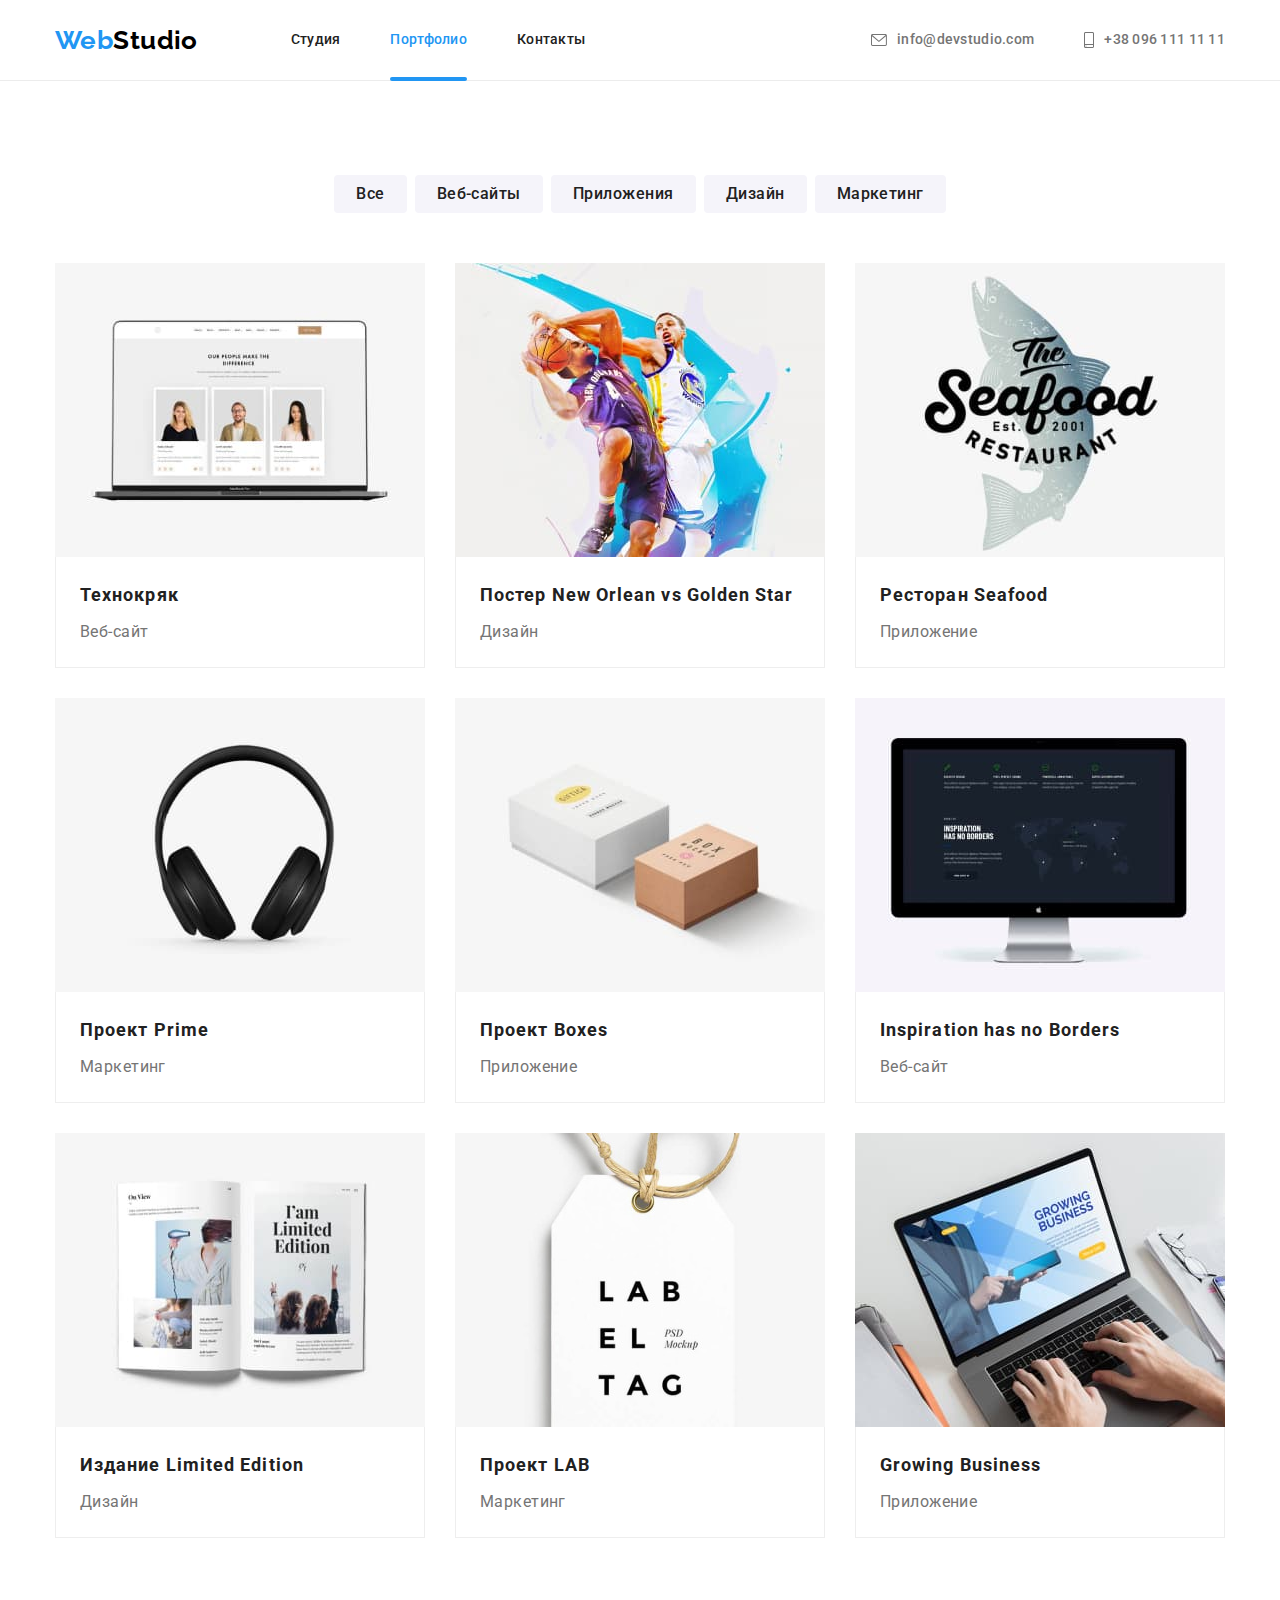
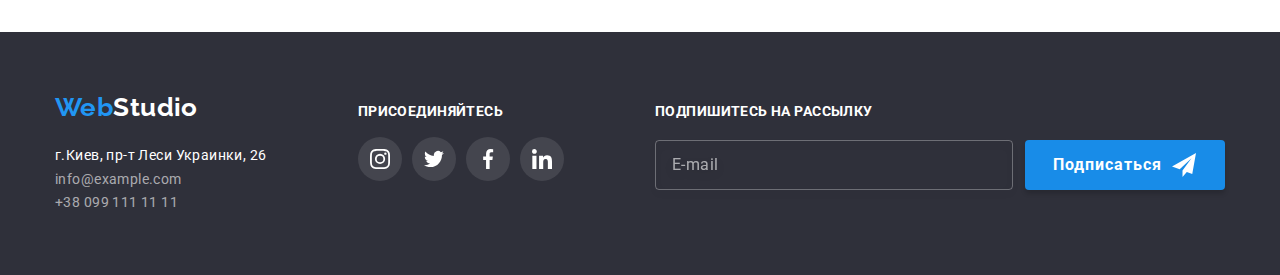
==== portfolio.html @ 729898dd "Исправления" ====
<!DOCTYPE html>
<html lang="ru">

<head>
    <meta charset="UTF-8">
    <meta http-equiv="X-UA-Compatible" content="IE=edge">
    <meta name="viewport" content="width=device-width, initial-scale=1.0">
    <title>Portfolio</title>
    <link href="https://fonts.googleapis.com/css2?family=Raleway:wght@700&family=Roboto:wght@400;500;700;900&display=swap"
        rel="stylesheet">
        <link rel="stylesheet" href="https://cdnjs.cloudflare.com/ajax/libs/modern-normalize/1.1.0/modern-normalize.min.css">
    <link rel="stylesheet" href="./css/styles.css">
</head>

<body>
    <!--Шапка сайта-->
    <header class="box">
        <div class="container nav-box">
            <nav class=" main-nav">
                <a href="./index.html" class="logo">Web<span class="logo-top">Studio</span></a>
                <!--Меню навигации-->
                <ul class="site-nav nolist">
                    <li class="item"><a href="./index.html" class="link">Студия</a></li>
                    <li class="item"><a href="./portfolio.html" class="link current">Портфолио</a></li>
                    <li class="item"><a href="" class="link">Контакты</a></li>
                </ul>
            </nav>
            <ul class="contacts-nav nolist">
                <li class="item"><a class="link" href="mailto:info@devstudio.com"><svg class="top-icon" width="16px"
                            height="12px">
                            <use href="./images/symbol-defs.svg#icon-mail"></use>
                        </svg>info@devstudio.com</a></li>
                <li class="item"><a class="link" href="tel:+380961111111"><svg class="top-icon" width="10px" height="16px">
                            <use href="./images/symbol-defs.svg#icon-smartphone"></use>
                        </svg>+38 096 111 11 11</a></li>
            </ul>
        </div>
    </header>
    <main>
<section class="portfolio section">
    <div class="container">
<ul class="filters nolist">
<li class="push"><button type="button" class="button secondary">Все</button></li>
<li class="push"><button type="button" class="button secondary">Веб-сайты</button></li>
<li class="push"><button type="button" class="button secondary">Приложения</button></li>
<li class="push"><button type="button" class="button secondary">Дизайн</button></li>
<li class="push"><button type="button" class="button secondary">Маркетинг</button></li>
</ul>
<!--Портфолио-->
<h1 hidden class="portfolio-title">Portfolio</h1>
    <ul class="portfolio-list nolist">
<li class="flex-element">
    <a class="portfolio-link" href="" target="_blank" rel="noopener noreferrer">
        <div class="portfolio-thumb"><img class="image" src="./images/portim-1.jpg"
        alt="Ноутбук крупным планом на мониторе отображается сайт с фото троих людей" width="370" height="294">
        <div class="portfolio-overlay"><p class="portfolio-info">Технокряк это современная площадка распространения коронавируса. Компании используют эту платформу для цифрового
        шпионажа и атак на защищённые сервера конкурентов.</p></div>
        </div>
    <div class="portfolio-text">
        <h2 class="portfolio-item">Технокряк</h2>
        <p class="desc">Веб-сайт</p>
    </div></a>
</li>
<li class="flex-element">
    <a class="portfolio-link" href="" target="_blank" rel="noopener noreferrer"><div class="portfolio-thumb"><img class="image" src="./images/portim-2.jpg" alt="Два баскетболиста в фиолетовой и белой форму ведут борьбу за мяч"
        width="370" height="294"><div class="portfolio-overlay"><p class="portfolio-info">Технокряк это современная площадка распространения коронавируса. Компании используют эту платформу для цифрового
        шпионажа и атак на защищённые сервера конкурентов.</p></div></div>
    <div class="portfolio-text">
        <h2 class="portfolio-item">Постер New Orlean vs Golden Star</h2>
        <p class="desc">Дизайн</p>
    </div></a>
</li>
<li class="flex-element">
    <a class="portfolio-link" href="" target="_blank" rel="noopener noreferrer"><div class="portfolio-thumb"><img class="image" src="./images/portim-3.jpg" alt="Название ресторана на фоне морской рыбы " width="370" height="294"><div class="portfolio-overlay"><p class="portfolio-info">Технокряк это современная площадка распространения коронавируса. Компании используют эту платформу для цифрового
        шпионажа и атак на защищённые сервера конкурентов.</p></div></div>
    <div class="portfolio-text">
        <h2 class="portfolio-item">Ресторан Seafood</h2>
        <p class="desc">Приложение</p>
    </div></a>
</li>
<li class="flex-element">
    <a class="portfolio-link" href="" target="_blank" rel="noopener noreferrer"><div class="portfolio-thumb"><img class="image" src="./images/portim-4.jpg" alt="Черные наушники крупным планом" width="370" height="294"><div class="portfolio-overlay"><p class="portfolio-info">Технокряк это современная площадка распространения коронавируса. Компании используют эту платформу для цифрового
        шпионажа и атак на защищённые сервера конкурентов.</p></div></div>
    <div class="portfolio-text">
        <h2 class="portfolio-item">Проект Prime</h2>
        <p class="desc">Маркетинг</p>
    </div></a>
</li>
<li class="flex-element">
    <a class="portfolio-link" href="" target="_blank" rel="noopener noreferrer"><div class="portfolio-thumb"><img class="image" src="./images/portim-5.jpg" alt="Две коробки белая больше коричневая меньше" width="370"
        height="294"><div class="portfolio-overlay"><p class="portfolio-info">Технокряк это современная площадка распространения коронавируса. Компании используют эту платформу для цифрового
        шпионажа и атак на защищённые сервера конкурентов.</p></div></div>
    <div class="portfolio-text">
        <h2 class="portfolio-item">Проект Boxes</h2>
        <p class="desc">Приложение</p>
    </div></a>
</li>
<li class="flex-element">
    <a class="portfolio-link" href="" target="_blank" rel="noopener noreferrer"><div class="portfolio-thumb"><img class="image" src="./images/portim-6.jpg" alt="Монитор Apple крупным планом с открытым веб-сайтом" width="370"
        height="294"><div class="portfolio-overlay"><p class="portfolio-info">Технокряк это современная площадка распространения коронавируса. Компании используют эту платформу для цифрового
        шпионажа и атак на защищённые сервера конкурентов.</p></div></div>
    <div class="portfolio-text">
        <h2 class="portfolio-item">Inspiration has no Borders</h2>
        <p class="desc">Веб-сайт</p>
    </div></a>
</li>
<li class="flex-element">
   <a class="portfolio-link" href="" target="_blank" rel="noopener noreferrer"><div class="portfolio-thumb"><img class="image" src="./images/portim-7.jpg" alt="Развернутая книга с фотографиями" width="370" height="294"><div class="portfolio-overlay"><p class="portfolio-info">Технокряк это современная площадка распространения коронавируса. Компании используют эту платформу для цифрового
        шпионажа и атак на защищённые сервера конкурентов.</p></div></div>
<div class="portfolio-text">
    <h2 class="portfolio-item">Издание Limited Edition</h2>
    <p class="desc">Дизайн</p>
</div></a>
</li>
<li class="flex-element">
    <a class="portfolio-link" href="" target="_blank" rel="noopener noreferrer"><div class="portfolio-thumb"><img class="image" src="./images/portim-8.jpg" alt="Бирка с надписью Labelteg крупным планом" width="370" height="294"><div class="portfolio-overlay"><p class="portfolio-info">Технокряк это современная площадка распространения коронавируса. Компании используют эту платформу для цифрового
        шпионажа и атак на защищённые сервера конкурентов.</p></div></div>
    <div class="portfolio-text">
        <h2 class="portfolio-item">Проект LAB</h2>
        <p class="desc">Маркетинг</p>
    </div></a>
</li>
<li class="flex-element">
    <a class="portfolio-link" href="" target="_blank" rel="noopener noreferrer"><div class="portfolio-thumb"><img class="image" src="./images/portim-9.jpg" alt="Программист работает за ноутбуком" width="370" height="294"><div class="portfolio-overlay"><p class="portfolio-info">Технокряк это современная площадка распространения коронавируса. Компании используют эту платформу для цифрового
        шпионажа и атак на защищённые сервера конкурентов.</p></div></div>
    <div class="portfolio-text">
        <h2 class="portfolio-item">Growing Business</h2>
        <p class="desc">Приложение</p>
    </div>
</a>
</li>
    </ul>
    </div>
</section>
    </main>
<!--Подвал-->
    <footer class="bottom">
        <div class="container bottom-flex">
            <div class="bottom-content">
                <a href="./index.html" class="logo">Web<span class="logo-bottom">Studio</span></a>
                <address class="bottom-addr">
                    <ul class="contacts-bottom nolist">
                        <li>
                            <a class="address-item" href="" target="_blank" rel="noopener noreferrer">г.Киев, пр-т Леси
                                Украинки, 26</a>
                        </li>
                        <li>
                            <a href="mailto:info@example.com" class="contacts-item">info@example.com</a>
                        </li>
                        <li>
                            <a href="tel:+380961111111" class="contacts-item">+38 099 111 11 11</a>
                        </li>
                    </ul>
                </address>
            </div>
            <div class="bottom-socials">
                <h2 class="bottom-socials-title">Присоединяйтесь</h2>
                <ul class="bottom-links nolist">
                    <li class="bottom-social-item"><a class="bottom-social-link" aria-label="Инстаграм"><svg
                                class="bottom-link-icon" width="20px" height="20px">
                                <use href="./images/symbol-defs.svg#icon-instagram"></use>
                            </svg></a></li>
                    <li class="bottom-social-item"><a class="bottom-social-link" aria-label="Твиттер"><svg
                                class="bottom-link-icon" width="20px" height="20px">
                                <use href="./images/symbol-defs.svg#icon-twitter"></use>
                            </svg></a></li>
                    <li class="bottom-social-item"><a class="bottom-social-link" aria-label="Фейсбук"><svg
                                class="bottom-link-icon" width="20px" height="20px">
                                <use href="./images/symbol-defs.svg#icon-facebook"></use>
                            </svg></a></li>
                    <li class="bottom-social-item"><a class="bottom-social-link" aria-label="Линкидин"><svg
                                class="bottom-link-icon" width="20px" height="20px">
                                <use href="./images/symbol-defs.svg#icon-linkedin"></use>
                            </svg></a></li>
                </ul>
    
            </div>
            <div class="bottom-send">
                <p class="bottom-send-title">Подпишитесь на рассылку</p>
                <form class="bottom-form">                    
                    <input class="bottom-form-input" type="email" name="mail" placeholder="E-mail" />
                    <button type="submit" class="bottom-send-button">Подписаться
                        <svg class="bottom-send-icon" width="24px" height="24px">
                            <use href="./images/symbol-defs.svg#icon-send"></use>
                        </svg></button>
                </form>
            </div>
        </div>
    </footer>
    </body>
    
    </html>
---- css/styles.css ----
:root {
  /*Текст*/
  --primary-text-color: #757575;
  --title-text-color: #212121;
  --accent-title-color: #ffffff;
  --accent-text-color: #2196f3;
  --accent-one-color: #000000;
  --accent-two-color: rgba(255, 255, 255, 0.6);
  --box-color: #ececec;
  --portfolio-box-color: #eeeeee;
  /*Фон*/
  --primary-bacground: #ffffff;
  --accent-bacground: #2f303a;
  --accent-two-background: #f5f4fa;
  --button-background: #188ce8;
}

body {
  background-color: var(--primary-bacground);
  color: var(--primary-text-color);
  font-family: Roboto, sans-serif;
  letter-spacing: 0.03em;
  font-size: 14px;
  line-height: 1.71;
}
ul {
  margin: 0;
  padding: 0;
}
p,
h1,
h2,
h3,
h4,
h5,
h6 {
  margin-top: 0;
  margin-bottom: 0;
}
.nolist {
  list-style: none;
}

/*Логотип*/
.logo-top {
  color: var(--accent-one-color);
}
.logo-bottom {
  color: var(--accent-title-color);
}
.logo {
  color: var(--accent-text-color);
  font-family: Raleway, sans-serif;
  font-weight: 700;
  font-size: 26px;
  line-height: 1.19;
  text-decoration: none;
}
.image {
  display: block;
  max-width: 100%;
  height: auto;
}
.container {
  width: 1200px;
  margin-left: auto;
  margin-right: auto;
  padding-left: 15px;
  padding-right: 15px;
}
.section {
  padding-top: 94px;
  padding-bottom: 94px;
}
/*Шапка*/
.box {
  border-bottom-width: 1px;
  border-bottom-style: solid;
  border-bottom-color: var(--box-color);
}
.nav-box {
  display: flex;
  align-items: center;
}
.main-nav {
  display: flex;
  align-items: center;
}

.site-nav {
  display: flex;
  margin-left: 93px;
}

.site-nav .link {
  position: relative;

  display: block;
  padding-top: 32px;
  padding-bottom: 32px;

  color: var(--title-text-color);
  font-weight: 500;
  font-size: 14px;
  line-height: 1.14;
  letter-spacing: 0.02em;
  text-decoration: none;

  transition: color 250ms cubic-bezier(0.4, 0, 0.2, 1);
}

.site-nav .link:hover,
.site-nav .link:focus {
  color: var(--accent-text-color);
}
.site-nav .link.current {
  color: var(--accent-text-color);
}
.current::after {
  position: absolute;
  bottom: -1%;

  display: block;

  width: 100%;
  height: 4px;
  background-color: var(--accent-text-color);
  border-radius: 2px;
  content: "";
}
.site-nav .item:not(:last-child) {
  margin-right: 50px;
}
.contacts-nav {
  display: flex;
  margin-left: auto;
}
.contacts-nav .link {
  display: flex;
  align-items: center;

  padding-top: 32px;
  padding-bottom: 32px;

  color: var(--primary-text-color);
  font-weight: 500;
  font-size: 14px;
  line-height: 1.14;
  letter-spacing: 0.02em;
  text-decoration: none;

  transition: color 250ms cubic-bezier(0.4, 0, 0.2, 1);
}
.contacts-nav .link:hover,
.contacts-nav .link:focus {
  color: var(--accent-text-color);
}
.contacts-nav .item:not(:last-child) {
  margin-right: 50px;
}
.top-icon {
  margin-right: 10px;
  fill: var(--primary-text-color);

  transition: fill 250ms cubic-bezier(0.4, 0, 0.2, 1);
}
.contacts-nav .link:hover .top-icon,
.contacts-nav .link:focus .top-icon {
  fill: var(--accent-text-color);
}

/*Герой*/
.hero {
  background-image: linear-gradient(
      to right,
      rgba(47, 48, 58, 0.4),
      rgba(47, 48, 58, 0.4)
    ),
    url("../images/hero-image.jpg");
  background-repeat: no-repeat;
  background-position: center;

  max-width: 1600px;
  min-height: 600px;
  margin-right: auto;
  margin-left: auto;

  padding-top: 200px;
  padding-bottom: 200px;
  background-color: var(--accent-bacground);

  text-align: center;
}
.hero-tytle {
  margin-bottom: 30px;

  color: var(--accent-title-color);
  font-weight: 900;
  font-size: 44px;
  line-height: 1.36;
  letter-spacing: 0.06em;
  text-transform: uppercase;
}
.button {
  cursor: pointer;
  
  border-radius: 4px;
  border: transparent;

  font-family: inherit;
}
.button.primary {
  min-width: 200px;
  padding: 10px 32px;
  border-radius: 4px;
  border: transparent;

  color: var(--accent-title-color);
  font-weight: 700;
  font-size: 16px;
  line-height: 1.87;
  letter-spacing: 0.06em;
  align-items: center;
  text-align: center;

  background-color: var(--button-background);
}
.hero-backdrop {
  position: fixed;
  z-index: 1;
  top: 0;
  left: 0;

  width: 100%;
  height: 100%;
  background: rgba(0, 0, 0, 0.2);

  transition: opacity 250ms cubic-bezier(0.4, 0, 0.2, 1);
}
.hero-backdrop.is-hidden {
  opacity: 0;
  pointer-events: none;
}
.hero-modal {
  position: absolute;
  top: 50%;
  left: 50%;
  transform: translate(-50%, -50%);

  width: 528px;

  padding-top: 40px;
  padding-left: 40px;
  padding-right: 40px;
  padding-bottom: 40px;

  background: var(--accent-title-color);
  box-shadow: 0px 1px 3px rgba(0, 0, 0, 0.12), 0px 1px 1px rgba(0, 0, 0, 0.14),
    0px 2px 1px rgba(0, 0, 0, 0.2);
  border-radius: 4px;
}
.button-modal {
  position: absolute;
  top: 8px;
  right: 8px;

  display: flex;
  align-items: center;
  justify-content: center;

  width: 30px;
  height: 30px;
  margin-left: auto;
  background-color: inherit;
  border: 1px solid rgba(0, 0, 0, 0.1);
  border-radius: 50%;

  cursor: pointer;
  transition: fill 250ms cubic-bezier(0.4, 0, 0.2, 1);
}
.button-modal:hover,
.button-modal:focus {
  fill: var(--accent-text-color);
}
.modal-title {
  margin-bottom: 12px;

  font-weight: 700;
  font-size: 20px;
  line-height: 1.15;
  letter-spacing: 0.03em;
  text-align: center;

  color: var(--title-text-color);
}
.modal-form {
  width: 100%;
}
.form-field {
  position: relative;

  display: flex;
  flex-direction: column;

  margin-bottom: 10px;
}

.form-field label {
  margin-bottom: 4px;
  margin-right: auto;

  font-size: 12px;
  line-height: 1.17;
  letter-spacing: 0.01em;
}
.modal-form-input {  
  padding-top: 12px;
  padding-right: 12px;
  padding-bottom: 12px;
  padding-left: 42px;

  border: 1px solid rgba(33, 33, 33, 0.2);
 border-radius: 4px;
  width: 100%;
  height: 40px;

  outline: none;
  cursor: pointer;
  transition: border-color 250ms cubic-bezier(0.4, 0, 0.2, 1);
}

.form-icon {
  position: absolute;
  bottom: 11px;
  left: 12px;

  display: block;
  width: 18px;
  height: 18px;

  transition: fill 250ms cubic-bezier(0.4, 0, 0.2, 1);
}

.modal-form-input:hover,
.modal-form-input:focus {
  border-color: var(--accent-text-color);
}
.modal-form-input:hover + .form-icon,
.modal-form-input:focus + .form-icon {
  fill: var(--accent-text-color);
}

.form-field textarea { 
  padding: 12px 16px;
  border: 1px solid rgba(33, 33, 33, 0.2);
  box-sizing: border-box;
  border-radius: 4px;
 
  resize: none;
  cursor: pointer;
  outline: none;
  transition: border-color 250ms cubic-bezier(0.4, 0, 0.2, 1);
}
.form-field textarea::placeholder {
  font-size: 12px;
  line-height: 1.17;
  letter-spacing: 0.01em;
  color: rgba(117, 117, 117, 0.5);
}
.form-field textarea:hover,
.form-field textarea:focus {
  border-color: var(--accent-text-color);
}

.checkbox-field {
  display: flex; 
  justify-content: space-around;

  margin-top: 20px;
}
.checkbox-label {
  display: flex;
  align-items: center;

  font-size: 14px;
  line-height: 1.71;
  letter-spacing: 0.03em;
  color: var(--primary-text-color);
}

.checkbox-input {
  border: 0;
  clip: rect(0 0 0 0);
  height: 1px;
  margin: -1px;
  overflow: hidden;
  padding: 0;
  position: absolute;
  width: 1px;
}
.checkbox-link {
  color: var(--accent-text-color);
}
.checkbox-icon-check {
  display: inline-block;

  margin-right: 7px;
  width: 16px;
  height: 15px;
  border: 1px solid var(--accent-one-color);
  border-radius: 2px;

  fill: var(--accent-title-color);

  background-origin: content-box;
  transition: border-color 250ms cubic-bezier(0.4, 0, 0.2, 1);
}

.checkbox-input:checked + .checkbox-icon-check {
  background-color: var(--accent-text-color);
}
.modal-block-button {
  min-width: 200px;
  height: 50px;
  cursor: pointer;
  border: transparent;

  margin-top: 30px;
  font-weight: bold;
  font-size: 16px;
  line-height: 1.87;
  align-items: center;
  text-align: center;
  letter-spacing: 0.06em; 
  color: var(--accent-title-color);
  background: #2196f3;

  box-shadow: 0px 4px 4px rgba(0, 0, 0, 0.15);
  border-radius: 4px;
}

/*Блок-Особенности*/
.feature-list {
  display: flex;
}
.feature-list .item + .item {
  margin-left: 30px;
}
.feature-list .item {
  width: 270px;
}
.feature-title {
  color: var(--title-text-color);
}
.feature-item {
  margin-bottom: 10px;

  color: var(--title-text-color);
  font-weight: 700;
  font-size: 14px;
  line-height: 1.14;
  text-transform: uppercase;
}
.feature-box {
  width: 270px;
  height: 120px;
  background: var(--accent-two-background);
  border-radius: 4px;
  margin-bottom: 30px;

  display: flex;
  align-items: center;
  justify-content: center;
}

/*Блок-Чем мы занимаемся*/
.work {
  padding-bottom: 94px;
}
.work-list {
  display: flex;
}
.work-list .foto + .foto {
  margin-left: 30px;
}
.work-title {
  margin-bottom: 50px;

  color: var(--title-text-color);
  font-weight: 700;
  font-size: 36px;
  line-height: 1.17;
  text-align: center;
}
.foto {
  position: relative;
}
.work-box {
  position: absolute;
  bottom: 0;
  left: 0;  

  width: 100%;
  min-height: 70px;
  background: rgba(47, 48, 58, 0.8);
  
}
.work-text {
  margin-top: 27px;

  color: var(--accent-title-color);  
  font-weight: 700;
  font-size: 14px;
  line-height: 1.14;
  text-align: center;
  letter-spacing: 0.03em;
  text-transform: uppercase;
}

/*Блок-Наша команда*/
.team {
  background-color: var(--accent-two-background);
}
.team-title {
  margin-bottom: 50px;

  color: var(--title-text-color);
  font-weight: 700;
  font-size: 36px;
  line-height: 1.17;
  text-align: center;
}

.team-item {
  margin-bottom: 10px;

  color: var(--title-text-color);
  font-weight: 500;
  font-size: 16px;
  line-height: 1.19;
  text-align: center;
}
.team-list {
  display: flex;
}
.team-list .text {
  font-size: 16px;
  line-height: 1.19;
  text-align: center;
}
.card {
  background-color: var(--accent-title-color);
  box-shadow: 0px 1px 3px rgba(0, 0, 0, 0.12), 0px 1px 1px rgba(0, 0, 0, 0.14),
    0px 2px 1px rgba(0, 0, 0, 0.2);
  border-radius: 0px 0px 4px 4px;
}
.team-list .card + .card {
  margin-left: 30px;
}
.team-text {
  padding-top: 30px;
  padding-bottom: 30px;
}
.team-text .desc {
  text-align: center;
}
.team-social-list {
  display: flex;
  justify-content: center;

  margin-top: 16px;
}
.team-social-item {
  display: flex;
  
  width: 44px;
  height: 44px;
}
.team-social-link {
  display: flex;
  align-items: center;
  justify-content: center;

  width: 100%;
  height: 100%;
  border-radius: 50%;

  transition: background-color 250ms cubic-bezier(0.4, 0, 0.2, 1);
}

.team-text .team-social-item + .team-social-item {
  margin-left: 10px;
}
.team-social-link:hover,
.team-social-link:focus {
  background-color: var(--accent-text-color);
}
.team-link-icon {
  fill: #afb1b8;

  transition: fill 250ms cubic-bezier(0.4, 0, 0.2, 1);
}
.team-social-link:hover .team-link-icon,
.team-social-link:focus .team-link-icon {
  fill: var(--accent-title-color);
}
/* Постоянные клиенты */
.clients-title {
  margin-bottom: 50px;

  color: var(--title-text-color);
  font-size: 36px;
  line-height: 1.17;
  text-align: center; 
}
.clients-list {
  display: flex;
}
.clients-item {
  display: flex;

  width: 170px;
  height: 92px;
}
.clients-item + .clients-item {
  margin-left: 30px;
}
.clients-link {
  display: flex;
  align-items: center;
  justify-content: center;

  width: 100%;
  height: 100%;
  border: 1px solid #afb1b8;
  box-sizing: border-box;
  border-radius: 4px;
  
  transition: border-color 250ms cubic-bezier(0.4, 0, 0.2, 1);
}
.clients-icon {
  fill: #afb1b8;

  transition: fill 250ms cubic-bezier(0.4, 0, 0.2, 1);
}
.clients-link:hover,
.clients-link:focus {
  border-color: var(--accent-text-color);
}
.clients-link:hover .clients-icon,
.clients-link:focus .clients-icon {
  fill: var(--accent-text-color);
}
/*Подвал*/
.bottom {
  padding-top: 60px;
  padding-bottom: 60px;

  background-color: var(--accent-bacground);

  font-size: 14px;
  line-height: 1.71;
}
.bottom-flex {
  display: flex;
  align-items: baseline;
  justify-content: space-between;
}
.contacts-item {
  color: var(--accent-two-color);
}
.address-item {
  color: var(--accent-title-color);
}
.bottom-addr {
  margin-top: 20px;
}
.contacts-bottom a {
  font-style: normal;
  text-decoration: none;

  transition: color 250ms cubic-bezier(0.4, 0, 0.2, 1);
}
.contacts-bottom a:hover,
.contacts-bottom a:focus {
  color: var(--accent-text-color);
}
.bottom-socials-title {
  margin-bottom: 20px;

  color: var(--accent-title-color);
  font-size: 14px;
  line-height: 0.89;
  text-transform: uppercase;
 
}
.bottom-links {
  display: flex;
}
.bottom-social-item {
  display: flex;

  width: 44px;
  height: 44px;
}
.bottom-social-item + .bottom-social-item {
  margin-left: 10px;
}
.bottom-social-link {
  display: flex;
  align-items: center;
  justify-content: center;

  width: 100%;
  height: 100%;
  border-radius: 50%;
  background-color: rgba(255, 255, 255, 0.1);

  transition: background-color 250ms cubic-bezier(0.4, 0, 0.2, 1);
}
.bottom-social-link:hover,
.bottom-social-link:focus {
  background-color: var(--accent-text-color);
}

.bottom-link-icon {
  fill: var(--accent-title-color);
}

.bottom-send-title {
  margin-bottom: 20px;

  font-weight: 700;
  font-size: 14px;
  line-height: 1.14;
  letter-spacing: 0.03em;
  text-transform: uppercase;
color: var(--accent-title-color);
}
.bottom-form {
  display: flex;
}
.bottom-form-input {
  width: 358px;
  height: 50px;
  padding: 15px 16px;
  border: 1px solid rgba(255, 255, 255, 0.3);
  box-sizing: border-box;
  filter: drop-shadow(0px 4px 4px rgba(0, 0, 0, 0.15));
  border-radius: 4px;
  background: inherit;

  color: rgba(255, 255, 255, 0.6);
}
.bottom-form-input::placeholder {
  font-size: 16px;
  line-height: 1.25;
  letter-spacing: 0.03em;
  color: rgba(255, 255, 255, 0.6);
}
.bottom-send-button {
  display: flex;

  margin-left: 12px;

  min-width: 200px;
  height: 50px;
  padding: 10px 28px;
  box-shadow: 0px 4px 4px rgba(0, 0, 0, 0.15);
  border-radius: 4px;
  border: transparent;
  cursor: pointer;
  background-color: var(--button-background);

  color: var(--accent-title-color); 
  font-weight: 700;
  font-size: 16px;
  line-height: 1.87;
  align-items: center;
  text-align: center;
  letter-spacing: 0.06em; 
}
.bottom-send-icon {
  width: 24px;
  height: 24px;
  margin-left: 10px;
  margin-bottom: 0;

  fill: var(--accent-title-color);
}
/*Портфолио*/
.button.secondary {
  padding: 6px 22px;
  background-color: var(--accent-two-background);

  color: var(--title-text-color); 
  font-weight: 500;
  font-size: 16px;
  line-height: 1.62;
  text-align: center;
  letter-spacing: 0.03em;
}
.filters {
  display: flex;
  justify-content: center;

  margin-bottom: 50px;
}
.filters .push + .push {
  margin-left: 8px;
}
.filters .button {
  transition: background-color 250ms cubic-bezier(0.4, 0, 0.2, 1),
    color 250ms cubic-bezier(0.4, 0, 0.2, 1),
    box-shadow 250ms cubic-bezier(0.4, 0, 0.2, 1);
}
.filters .button:hover,
.filters .button:focus {
  background-color: var(--accent-text-color);
  color: var(--accent-title-color);
  box-shadow: 0px 3px 1px rgba(0, 0, 0, 0.1), 0px 1px 2px rgba(0, 0, 0, 0.08),
    0px 2px 2px rgba(0, 0, 0, 0.12);
}
.portfolio-title {
  color: var(--title-text-color);
}
.portfolio-list {
  display: flex;
  flex-wrap: wrap;
}
.flex-element {
  width: 370px;
}
.flex-element:not(:nth-child(3n)) {
  margin-right: 30px;
}
.flex-element:not(:nth-last-child(-n + 3)) {
  margin-bottom: 30px;
}
.portfolio-link {
  display: block;
  text-decoration: none;

  transition: box-shadow 250ms cubic-bezier(0.4, 0, 0.2, 1);
}
.flex-element .portfolio-link:hover,
.flex-element .portfolio-link:focus {
  box-shadow: 0px 1px 1px rgba(0, 0, 0, 0.12), 0px 4px 4px rgba(0, 0, 0, 0.06),
    1px 4px 6px rgba(0, 0, 0, 0.16);
}
.portfolio-list .desc {
  margin-top: 4px;

  color: var(--primary-text-color);
  font-size: 16px;
  line-height: 1.87;  
}
.portfolio-text {
  border: 1px solid var(--portfolio-box-color);
  border-top-style: none;

  padding-top: 20px;
  padding-right: 24px;
  padding-bottom: 20px;
  padding-left: 24px;
}
.portfolio-item {
  color: var(--title-text-color);
  font-weight: 700;
  font-size: 18px;
  line-height: 2;
  letter-spacing: 0.06em;
}
.portfolio-thumb {
  position: relative;
  overflow: hidden;
}
.portfolio-overlay {
  position: absolute;
  transform: translateY(0);

  padding-top: 63px;
  padding-bottom: 63px;
  padding-left: 24px;
  padding-right: 24px;

  height: 100%;
  background: rgba(33, 150, 243, 0.9);

  transition: transform 250ms cubic-bezier(0.4, 0, 0.2, 1); 
}
.portfolio-info {
  font-size: 18px;
  line-height: 1.56;
  letter-spacing: 0.03em;
  color: var(--accent-title-color);
}
.portfolio-link:hover .portfolio-overlay {
  transform: translateY(-100%);
}
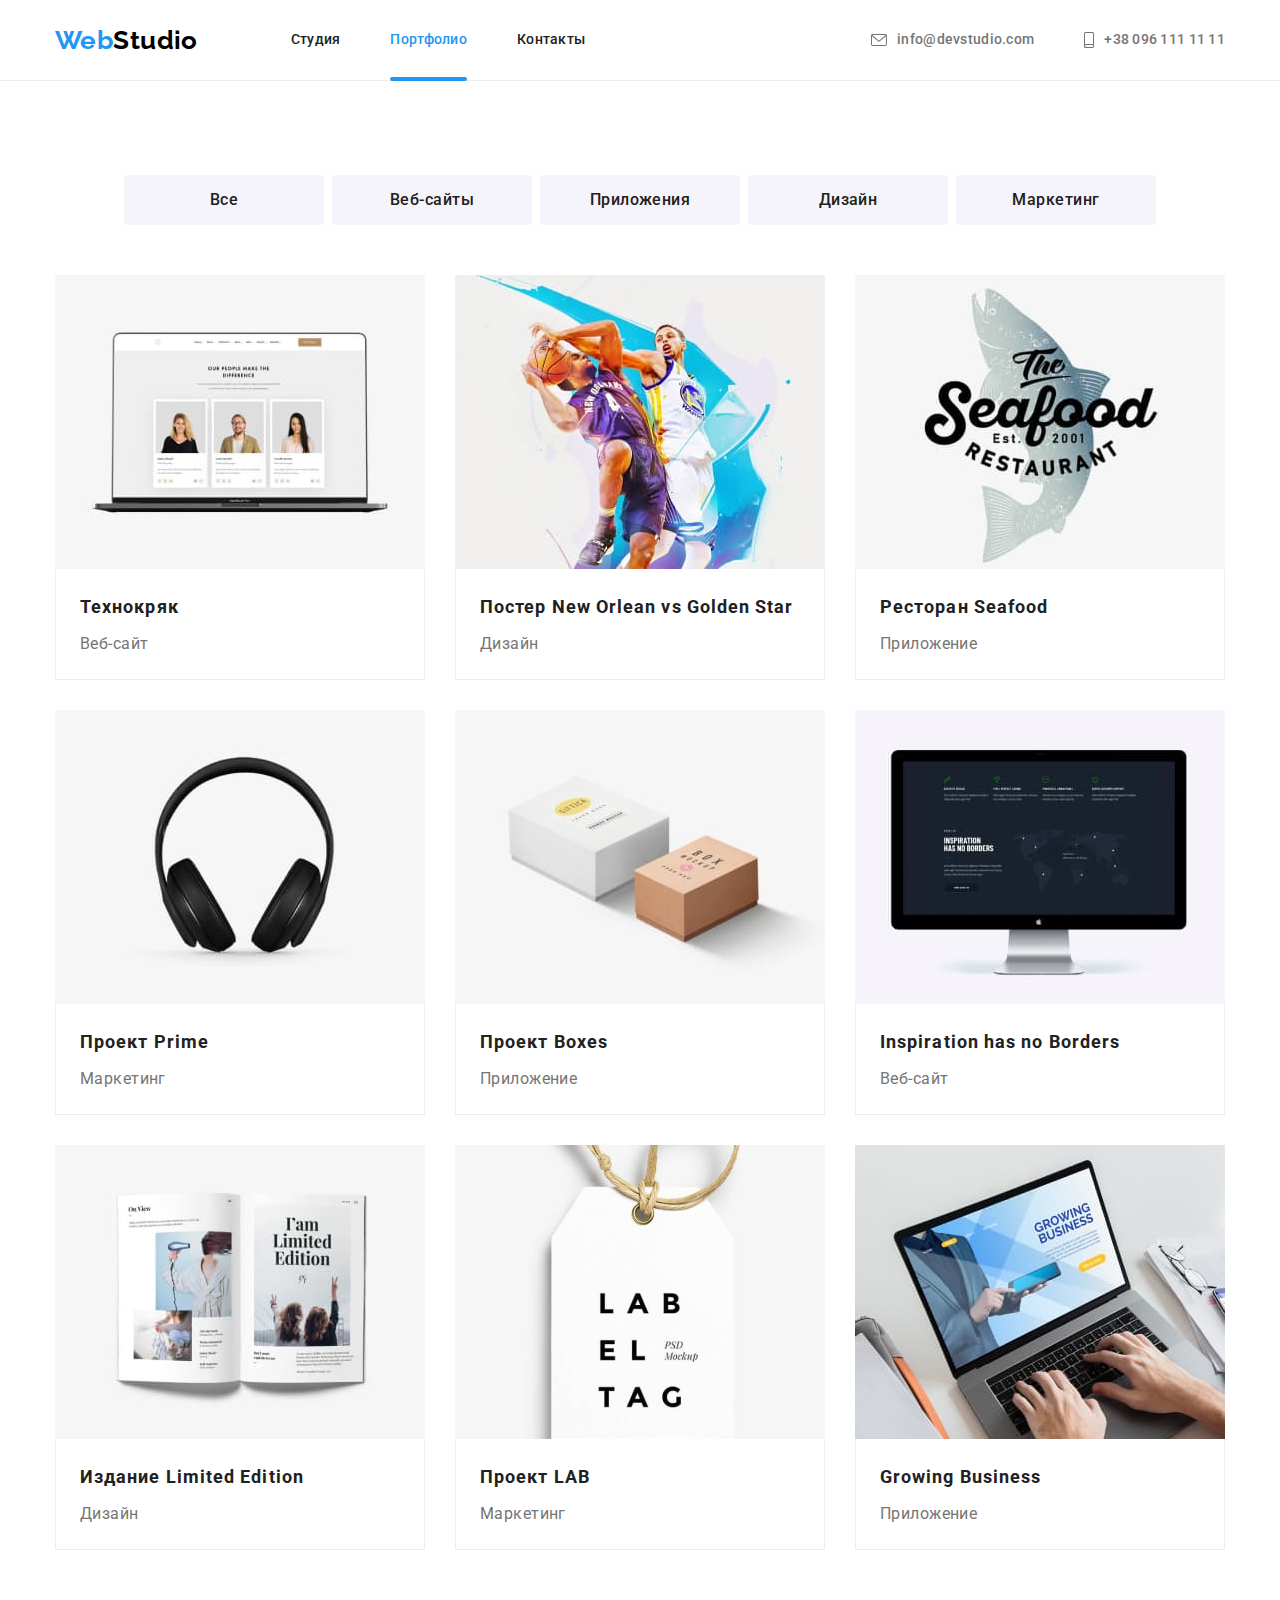
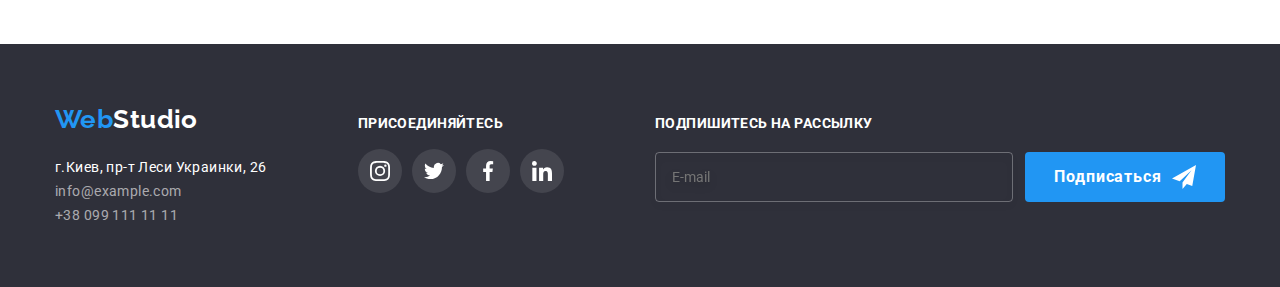
==== commit dd729aa8: "Выполнztn рефакторинг HTML-кода футера, кнопок главной страницы и логотипа используя методологию BEM" ====
--- a/portfolio.html
+++ b/portfolio.html
@@ -14,27 +14,26 @@
 
 <body>
     <!--Шапка сайта-->
-    <header class="box">
+    <header class="header-page">
         <div class="container nav-box">
-            <nav class=" main-nav">
-                <a href="./index.html" class="logo">Web<span class="logo-top">Studio</span></a>
-                <!--Меню навигации-->
-                <ul class="site-nav nolist">
-                    <li class="item"><a href="./index.html" class="link">Студия</a></li>
-                    <li class="item"><a href="./portfolio.html" class="link current">Портфолио</a></li>
-                    <li class="item"><a href="" class="link">Контакты</a></li>
-                </ul>
+        <nav class=" main-nav">
+            <a href="./index.html" class="logo">Web<span class="header-page__logo">Studio</span></a>
+            <!--Меню навигации-->
+            <ul class="site-nav nolist">
+                <li class="item"><a href="./index.html" class="link">Студия</a></li>
+                <li class="item"><a href="./portfolio.html" class="link current">Портфолио</a></li>
+                <li class="item"><a href="" class="link">Контакты</a></li>
+            </ul>
             </nav>
             <ul class="contacts-nav nolist">
-                <li class="item"><a class="link" href="mailto:info@devstudio.com"><svg class="top-icon" width="16px"
-                            height="12px">
-                            <use href="./images/symbol-defs.svg#icon-mail"></use>
-                        </svg>info@devstudio.com</a></li>
-                <li class="item"><a class="link" href="tel:+380961111111"><svg class="top-icon" width="10px" height="16px">
-                            <use href="./images/symbol-defs.svg#icon-smartphone"></use>
-                        </svg>+38 096 111 11 11</a></li>
+                <li class="item"><a class="link" href="mailto:info@devstudio.com"><svg class="top-icon"  width="16px"
+  height="12px"><use href="./images/symbol-defs.svg#icon-mail"></use></svg>info@devstudio.com</a></li>
+                <li class="item"><a class="link" href="tel:+380961111111"><svg class="top-icon" width="10px"
+  height="16px">
+                    <use href="./images/symbol-defs.svg#icon-smartphone"></use>
+                </svg>+38 096 111 11 11</a></li>
             </ul>
-        </div>
+            </div>
     </header>
     <main>
 <section class="portfolio section">
@@ -134,59 +133,59 @@
 </section>
     </main>
 <!--Подвал-->
-    <footer class="bottom">
-        <div class="container bottom-flex">
-            <div class="bottom-content">
-                <a href="./index.html" class="logo">Web<span class="logo-bottom">Studio</span></a>
-                <address class="bottom-addr">
-                    <ul class="contacts-bottom nolist">
-                        <li>
-                            <a class="address-item" href="" target="_blank" rel="noopener noreferrer">г.Киев, пр-т Леси
-                                Украинки, 26</a>
-                        </li>
-                        <li>
-                            <a href="mailto:info@example.com" class="contacts-item">info@example.com</a>
-                        </li>
-                        <li>
-                            <a href="tel:+380961111111" class="contacts-item">+38 099 111 11 11</a>
-                        </li>
-                    </ul>
-                </address>
+<footer class="footer-page">
+    <div class="container bottom-flex">
+        <div>
+            <a href="./index.html" class="logo">Web<span class="footer-page__logo">Studio</span></a>
+            <address class="contacts">
+                <ul class="contacts__list nolist">
+                    <li>
+                        <a class="contacts__link contacts__link--inverse" href="" target="_blank" rel="noopener noreferrer">г.Киев, пр-т Леси
+                            Украинки, 26</a>
+                    </li>
+                    <li>
+                        <a class="contacts__link" href="mailto:info@example.com">info@example.com</a>
+                    </li>
+                    <li>
+                        <a class="contacts__link" href="tel:+380961111111">+38 099 111 11 11</a>
+                    </li>
+                </ul>
+            </address>
+        </div>
+        <div>
+            <h2 class="socials__title">Присоединяйтесь</h2>
+            <ul class="socials nolist">
+                <li class="socials__item"><a class="socials__link" aria-label="Инстаграм"><svg
+                            class="socials__icon" width="20px" height="20px">
+                            <use href="./images/symbol-defs.svg#icon-instagram"></use>
+                        </svg></a></li>
+                <li class="socials__item"><a class="socials__link" aria-label="Твиттер"><svg
+                            class="socials__icon" width="20px" height="20px">
+                            <use href="./images/symbol-defs.svg#icon-twitter"></use>
+                        </svg></a></li>
+                <li class="socials__item"><a class="socials__link" aria-label="Фейсбук"><svg
+                            class="socials__icon" width="20px" height="20px">
+                            <use href="./images/symbol-defs.svg#icon-facebook"></use>
+                        </svg></a></li>
+                <li class="socials__item"><a class="socials__link" aria-label="Линкидин"><svg
+                            class="socials__icon" width="20px" height="20px">
+                            <use href="./images/symbol-defs.svg#icon-linkedin"></use>
+                        </svg></a></li>
+            </ul>
+            
             </div>
-            <div class="bottom-socials">
-                <h2 class="bottom-socials-title">Присоединяйтесь</h2>
-                <ul class="bottom-links nolist">
-                    <li class="bottom-social-item"><a class="bottom-social-link" aria-label="Инстаграм"><svg
-                                class="bottom-link-icon" width="20px" height="20px">
-                                <use href="./images/symbol-defs.svg#icon-instagram"></use>
-                            </svg></a></li>
-                    <li class="bottom-social-item"><a class="bottom-social-link" aria-label="Твиттер"><svg
-                                class="bottom-link-icon" width="20px" height="20px">
-                                <use href="./images/symbol-defs.svg#icon-twitter"></use>
-                            </svg></a></li>
-                    <li class="bottom-social-item"><a class="bottom-social-link" aria-label="Фейсбук"><svg
-                                class="bottom-link-icon" width="20px" height="20px">
-                                <use href="./images/symbol-defs.svg#icon-facebook"></use>
-                            </svg></a></li>
-                    <li class="bottom-social-item"><a class="bottom-social-link" aria-label="Линкидин"><svg
-                                class="bottom-link-icon" width="20px" height="20px">
-                                <use href="./images/symbol-defs.svg#icon-linkedin"></use>
-                            </svg></a></li>
-                </ul>
-    
-            </div>
-            <div class="bottom-send">
-                <p class="bottom-send-title">Подпишитесь на рассылку</p>
-                <form class="bottom-form">                    
-                    <input class="bottom-form-input" type="email" name="mail" placeholder="E-mail" />
-                    <button type="submit" class="bottom-send-button">Подписаться
-                        <svg class="bottom-send-icon" width="24px" height="24px">
-                            <use href="./images/symbol-defs.svg#icon-send"></use>
-                        </svg></button>
+            <div>
+                <p class="subscription__title">Подпишитесь на рассылку</p>
+                <form class="subscription">                        
+                    <input class="subscription__input" type="email" name="mail" placeholder="E-mail" />
+                    <button type="submit" class="button button--flex">Подписаться
+                        <svg class="button__icon" width="24px" height="24px">
+                        <use href="./images/symbol-defs.svg#icon-send"></use>
+                    </svg></button>
                 </form>
-            </div>
         </div>
-    </footer>
+    </div>
+</footer>
     </body>
     
     </html>--- a/css/styles.css
+++ b/css/styles.css
@@ -42,12 +42,6 @@
 }
 
 /*Логотип*/
-.logo-top {
-  color: var(--accent-one-color);
-}
-.logo-bottom {
-  color: var(--accent-title-color);
-}
 .logo {
   color: var(--accent-text-color);
   font-family: Raleway, sans-serif;
@@ -56,6 +50,13 @@
   line-height: 1.19;
   text-decoration: none;
 }
+.header-page__logo {
+  color: var(--accent-one-color);
+}
+.footer-page__logo {
+  color: var(--accent-title-color);
+}
+
 .image {
   display: block;
   max-width: 100%;
@@ -73,7 +74,7 @@
   padding-bottom: 94px;
 }
 /*Шапка*/
-.box {
+.header-page {
   border-bottom-width: 1px;
   border-bottom-style: solid;
   border-bottom-color: var(--box-color);
@@ -202,14 +203,29 @@
   text-transform: uppercase;
 }
 .button {
+  /* display: flex; */
+align-items: center;
+text-align: center;
+padding-top: 10px;
+padding-bottom: 10px;
   cursor: pointer;
-  
+  min-width: 200px;
+  height: 50px;
   border-radius: 4px;
   border: transparent;
-
+  font-weight: 700;
+font-size: 16px;
+line-height: 1.87;
+letter-spacing: 0.06em;
+color: var(--accent-title-color);
+background-color: var(--accent-text-color);
   font-family: inherit;
 }
-.button.primary {
+
+ 
+
+
+/* .button.primary {
   min-width: 200px;
   padding: 10px 32px;
   border-radius: 4px;
@@ -224,7 +240,7 @@
   text-align: center;
 
   background-color: var(--button-background);
-}
+} */
 .hero-backdrop {
   position: fixed;
   z-index: 1;
@@ -282,7 +298,7 @@
 .button-modal:focus {
   fill: var(--accent-text-color);
 }
-.modal-title {
+.modal-form__title {
   margin-bottom: 12px;
 
   font-weight: 700;
@@ -296,7 +312,7 @@
 .modal-form {
   width: 100%;
 }
-.form-field {
+.modal-form__field {
   position: relative;
 
   display: flex;
@@ -304,8 +320,8 @@
 
   margin-bottom: 10px;
 }
-
-.form-field label {
+ 
+.modal-form__field label {
   margin-bottom: 4px;
   margin-right: auto;
 
@@ -313,7 +329,7 @@
   line-height: 1.17;
   letter-spacing: 0.01em;
 }
-.modal-form-input {  
+.modal-form__input {  
   padding-top: 12px;
   padding-right: 12px;
   padding-bottom: 12px;
@@ -329,7 +345,7 @@
   transition: border-color 250ms cubic-bezier(0.4, 0, 0.2, 1);
 }
 
-.form-icon {
+.modal-form__icon {
   position: absolute;
   bottom: 11px;
   left: 12px;
@@ -341,16 +357,16 @@
   transition: fill 250ms cubic-bezier(0.4, 0, 0.2, 1);
 }
 
-.modal-form-input:hover,
-.modal-form-input:focus {
+.modal-form__input:hover,
+.modal-form__input:focus {
   border-color: var(--accent-text-color);
 }
-.modal-form-input:hover + .form-icon,
-.modal-form-input:focus + .form-icon {
+.modal-form__input:hover + .modal-form__icon,
+.modal-form__input:focus + .modal-form__icon {
   fill: var(--accent-text-color);
 }
 
-.form-field textarea { 
+.modal-form__field textarea { 
   padding: 12px 16px;
   border: 1px solid rgba(33, 33, 33, 0.2);
   box-sizing: border-box;
@@ -361,14 +377,14 @@
   outline: none;
   transition: border-color 250ms cubic-bezier(0.4, 0, 0.2, 1);
 }
-.form-field textarea::placeholder {
+.modal-form__field textarea::placeholder {
   font-size: 12px;
   line-height: 1.17;
   letter-spacing: 0.01em;
   color: rgba(117, 117, 117, 0.5);
 }
-.form-field textarea:hover,
-.form-field textarea:focus {
+.modal-form__field textarea:hover,
+.modal-form__field textarea:focus {
   border-color: var(--accent-text-color);
 }
 
@@ -377,6 +393,7 @@
   justify-content: space-around;
 
   margin-top: 20px;
+  margin-bottom: 30px;
 }
 .checkbox-label {
   display: flex;
@@ -419,25 +436,7 @@
 .checkbox-input:checked + .checkbox-icon-check {
   background-color: var(--accent-text-color);
 }
-.modal-block-button {
-  min-width: 200px;
-  height: 50px;
-  cursor: pointer;
-  border: transparent;
-
-  margin-top: 30px;
-  font-weight: bold;
-  font-size: 16px;
-  line-height: 1.87;
-  align-items: center;
-  text-align: center;
-  letter-spacing: 0.06em; 
-  color: var(--accent-title-color);
-  background: #2196f3;
-
-  box-shadow: 0px 4px 4px rgba(0, 0, 0, 0.15);
-  border-radius: 4px;
-}
+ 
 
 /*Блок-Особенности*/
 .feature-list {
@@ -604,8 +603,9 @@
 .team-social-link:focus .team-link-icon {
   fill: var(--accent-title-color);
 }
+
 /* Постоянные клиенты */
-.clients-title {
+.clients__title {
   margin-bottom: 50px;
 
   color: var(--title-text-color);
@@ -613,19 +613,19 @@
   line-height: 1.17;
   text-align: center; 
 }
-.clients-list {
-  display: flex;
-}
-.clients-item {
+.clients__list {
+  display: flex;
+}
+.clients__item {
   display: flex;
 
   width: 170px;
   height: 92px;
 }
-.clients-item + .clients-item {
+.clients__item + .clients__item {
   margin-left: 30px;
 }
-.clients-link {
+.clients__link {
   display: flex;
   align-items: center;
   justify-content: center;
@@ -638,21 +638,21 @@
   
   transition: border-color 250ms cubic-bezier(0.4, 0, 0.2, 1);
 }
-.clients-icon {
+.clients__icon {
   fill: #afb1b8;
 
   transition: fill 250ms cubic-bezier(0.4, 0, 0.2, 1);
 }
-.clients-link:hover,
-.clients-link:focus {
+.clients__link:hover,
+.clients__link:focus {
   border-color: var(--accent-text-color);
 }
-.clients-link:hover .clients-icon,
-.clients-link:focus .clients-icon {
+.clients__link:hover .clients__icon,
+.clients__link:focus .clients__icon {
   fill: var(--accent-text-color);
 }
 /*Подвал*/
-.bottom {
+.footer-page {
   padding-top: 60px;
   padding-bottom: 60px;
 
@@ -666,26 +666,27 @@
   align-items: baseline;
   justify-content: space-between;
 }
-.contacts-item {
+
+.contacts__link {
   color: var(--accent-two-color);
 }
-.address-item {
+.contacts__link--inverse {
   color: var(--accent-title-color);
 }
-.bottom-addr {
+.contacts {
   margin-top: 20px;
 }
-.contacts-bottom a {
+.contacts__link {
   font-style: normal;
   text-decoration: none;
 
   transition: color 250ms cubic-bezier(0.4, 0, 0.2, 1);
 }
-.contacts-bottom a:hover,
-.contacts-bottom a:focus {
+.contacts__link:hover,
+.contacts__link:focus {
   color: var(--accent-text-color);
 }
-.bottom-socials-title {
+.socials__title {
   margin-bottom: 20px;
 
   color: var(--accent-title-color);
@@ -694,19 +695,19 @@
   text-transform: uppercase;
  
 }
-.bottom-links {
-  display: flex;
-}
-.bottom-social-item {
+.socials {
+  display: flex;
+}
+.socials__item {
   display: flex;
 
   width: 44px;
   height: 44px;
 }
-.bottom-social-item + .bottom-social-item {
+.socials__item + .socials__item {
   margin-left: 10px;
 }
-.bottom-social-link {
+.socials__link {
   display: flex;
   align-items: center;
   justify-content: center;
@@ -718,16 +719,16 @@
 
   transition: background-color 250ms cubic-bezier(0.4, 0, 0.2, 1);
 }
-.bottom-social-link:hover,
-.bottom-social-link:focus {
+.socials__link:hover,
+.socials__link:focus {
   background-color: var(--accent-text-color);
 }
 
-.bottom-link-icon {
+.socials__icon {
   fill: var(--accent-title-color);
 }
 
-.bottom-send-title {
+.subscription__title {
   margin-bottom: 20px;
 
   font-weight: 700;
@@ -737,10 +738,10 @@
   text-transform: uppercase;
 color: var(--accent-title-color);
 }
-.bottom-form {
-  display: flex;
-}
-.bottom-form-input {
+.subscription {
+  display: flex;
+}
+.subscription__input {
   width: 358px;
   height: 50px;
   padding: 15px 16px;
@@ -758,29 +759,13 @@
   letter-spacing: 0.03em;
   color: rgba(255, 255, 255, 0.6);
 }
-.bottom-send-button {
-  display: flex;
-
+.button--flex {
+  display: flex;
+justify-content: center;
   margin-left: 12px;
-
-  min-width: 200px;
-  height: 50px;
-  padding: 10px 28px;
-  box-shadow: 0px 4px 4px rgba(0, 0, 0, 0.15);
-  border-radius: 4px;
-  border: transparent;
-  cursor: pointer;
-  background-color: var(--button-background);
-
-  color: var(--accent-title-color); 
-  font-weight: 700;
-  font-size: 16px;
-  line-height: 1.87;
-  align-items: center;
-  text-align: center;
-  letter-spacing: 0.06em; 
-}
-.bottom-send-icon {
+}
+  
+.button__icon {
   width: 24px;
   height: 24px;
   margin-left: 10px;
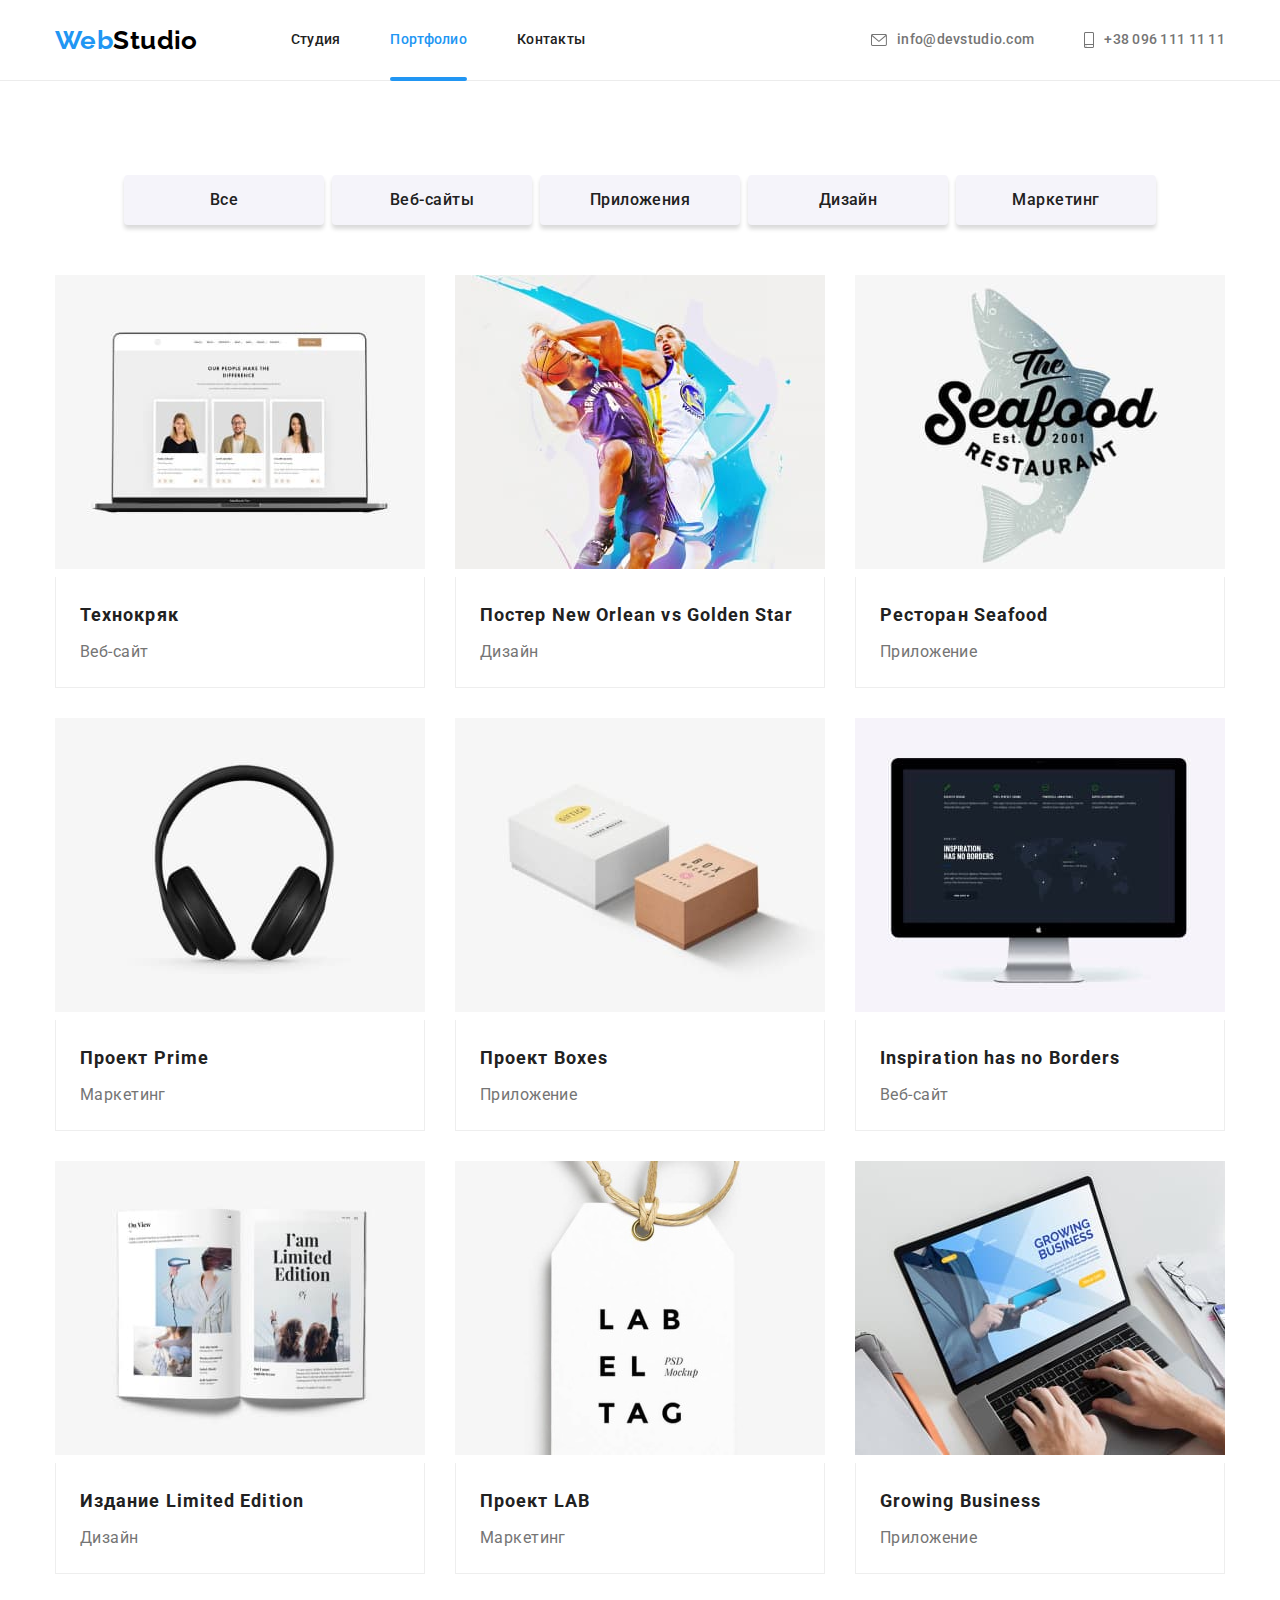
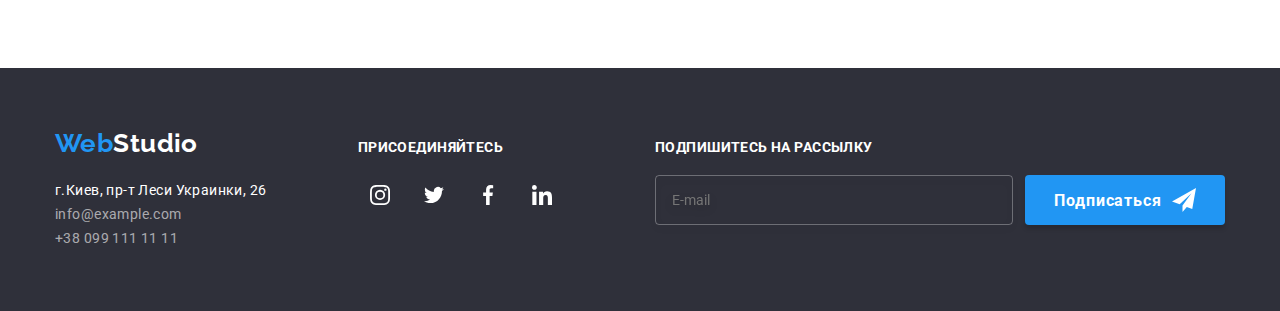
==== commit fc3dac2c: "Выполняет рефакторинг HTML-кода хедера используя методологию BEM" ====
--- a/portfolio.html
+++ b/portfolio.html
@@ -15,23 +15,30 @@
 <body>
     <!--Шапка сайта-->
     <header class="header-page">
-        <div class="container nav-box">
-        <nav class=" main-nav">
+        <div class="container header-page__box">
+        <nav class="nav">
             <a href="./index.html" class="logo">Web<span class="header-page__logo">Studio</span></a>
             <!--Меню навигации-->
-            <ul class="site-nav nolist">
-                <li class="item"><a href="./index.html" class="link">Студия</a></li>
+            <ul class="nav__list nolist">
+                <li class="item"><a href="./index.html" class="link ">Студия</a></li>
                 <li class="item"><a href="./portfolio.html" class="link current">Портфолио</a></li>
                 <li class="item"><a href="" class="link">Контакты</a></li>
             </ul>
             </nav>
-            <ul class="contacts-nav nolist">
-                <li class="item"><a class="link" href="mailto:info@devstudio.com"><svg class="top-icon"  width="16px"
-  height="12px"><use href="./images/symbol-defs.svg#icon-mail"></use></svg>info@devstudio.com</a></li>
-                <li class="item"><a class="link" href="tel:+380961111111"><svg class="top-icon" width="10px"
-  height="16px">
+            <ul class="contacts-links nolist">
+                <li class="item">
+                    <a class="link" href="mailto:info@devstudio.com">
+                    <svg class="icon header-page__icon"  width="16px"  height="12px">
+                        <use href="./images/symbol-defs.svg#icon-mail">
+                        </use>
+                    </svg>info@devstudio.com</a>
+                </li>
+                <li class="item">
+                    <a class="link" href="tel:+380961111111">
+                        <svg class="icon header-page__icon" width="10px" height="16px">
                     <use href="./images/symbol-defs.svg#icon-smartphone"></use>
-                </svg>+38 096 111 11 11</a></li>
+                </svg>+38 096 111 11 11</a>
+               </li>
             </ul>
             </div>
     </header>
--- a/css/styles.css
+++ b/css/styles.css
@@ -57,7 +57,72 @@
   color: var(--accent-title-color);
 }
 
-.image {
+/* Иконки */
+.socials {
+  display: flex;
+  justify-content: center;
+}
+.socials__item {
+  display: flex;
+
+  width: 44px;
+  height: 44px;
+}
+.socials__item + .socials__item {
+  margin-left: 10px;
+}
+.socials__link {
+  display: flex;
+  align-items: center;
+  justify-content: center;
+
+  width: 100%;
+  height: 100%;
+  border-radius: 50%;
+
+  transition: background-color 250ms cubic-bezier(0.4, 0, 0.2, 1);
+}
+.socials__link:hover,
+.socials__link:focus {
+  background-color: var(--accent-text-color);
+}
+.socials__icon {
+  fill: var(--accent-title-color);
+}
+.team__icon {
+  fill: #afb1b8;
+
+  transition: fill 250ms cubic-bezier(0.4, 0, 0.2, 1);
+}
+.socials__link:hover .team__icon,
+.socials__link:focus .team__icon {
+  fill: var(--accent-title-color);
+}
+
+/* Кнопка */
+.button {
+  align-items: center;
+  text-align: center;
+  padding-top: 10px;
+  padding-bottom: 10px;
+    cursor: pointer;
+    min-width: 200px;
+    height: 50px;
+    border-radius: 4px;
+    border: transparent;
+    font-weight: 700;
+  font-size: 16px;
+  line-height: 1.87;
+  letter-spacing: 0.06em;
+  color: var(--accent-title-color);
+  background-color: var(--accent-text-color);
+    font-family: inherit;
+    box-shadow: 0px 4px 4px rgba(0, 0, 0, 0.15);
+border-radius: 4px;
+  }
+
+
+.image-reset {
   display: block;
   max-width: 100%;
   height: auto;
@@ -73,27 +138,23 @@
   padding-top: 94px;
   padding-bottom: 94px;
 }
+
 /*Шапка*/
 .header-page {
   border-bottom-width: 1px;
   border-bottom-style: solid;
   border-bottom-color: var(--box-color);
 }
-.nav-box {
+.header-page__box,
+.nav {
   display: flex;
   align-items: center;
 }
-.main-nav {
-  display: flex;
-  align-items: center;
-}
-
-.site-nav {
+.nav__list {
   display: flex;
   margin-left: 93px;
 }
-
-.site-nav .link {
+.header-page__box .link {
   position: relative;
 
   display: block;
@@ -109,12 +170,14 @@
 
   transition: color 250ms cubic-bezier(0.4, 0, 0.2, 1);
 }
-
-.site-nav .link:hover,
-.site-nav .link:focus {
+.nav__list .item:not(:last-child) {
+  margin-right: 50px;
+}
+.nav__list .link:hover,
+.nav__list .link:focus {
   color: var(--accent-text-color);
 }
-.site-nav .link.current {
+.nav__list .link.current {
   color: var(--accent-text-color);
 }
 .current::after {
@@ -129,14 +192,12 @@
   border-radius: 2px;
   content: "";
 }
-.site-nav .item:not(:last-child) {
-  margin-right: 50px;
-}
-.contacts-nav {
+
+.contacts-links {
   display: flex;
   margin-left: auto;
 }
-.contacts-nav .link {
+.contacts-links .link {
   display: flex;
   align-items: center;
 
@@ -152,21 +213,21 @@
 
   transition: color 250ms cubic-bezier(0.4, 0, 0.2, 1);
 }
-.contacts-nav .link:hover,
-.contacts-nav .link:focus {
+.contacts-links .link:hover,
+.contacts-links .link:focus {
   color: var(--accent-text-color);
 }
-.contacts-nav .item:not(:last-child) {
+.contacts-links .item:not(:last-child) {
   margin-right: 50px;
 }
-.top-icon {
+.header-page__icon {
   margin-right: 10px;
   fill: var(--primary-text-color);
 
   transition: fill 250ms cubic-bezier(0.4, 0, 0.2, 1);
 }
-.contacts-nav .link:hover .top-icon,
-.contacts-nav .link:focus .top-icon {
+.contacts-links .link:hover .header-page__icon,
+.contacts-links .link:focus .header-page__icon {
   fill: var(--accent-text-color);
 }
 
@@ -192,7 +253,7 @@
 
   text-align: center;
 }
-.hero-tytle {
+.hero__tytle {
   margin-bottom: 30px;
 
   color: var(--accent-title-color);
@@ -202,46 +263,8 @@
   letter-spacing: 0.06em;
   text-transform: uppercase;
 }
-.button {
-  /* display: flex; */
-align-items: center;
-text-align: center;
-padding-top: 10px;
-padding-bottom: 10px;
-  cursor: pointer;
-  min-width: 200px;
-  height: 50px;
-  border-radius: 4px;
-  border: transparent;
-  font-weight: 700;
-font-size: 16px;
-line-height: 1.87;
-letter-spacing: 0.06em;
-color: var(--accent-title-color);
-background-color: var(--accent-text-color);
-  font-family: inherit;
-}
-
- 
-
-
-/* .button.primary {
-  min-width: 200px;
-  padding: 10px 32px;
-  border-radius: 4px;
-  border: transparent;
-
-  color: var(--accent-title-color);
-  font-weight: 700;
-  font-size: 16px;
-  line-height: 1.87;
-  letter-spacing: 0.06em;
-  align-items: center;
-  text-align: center;
-
-  background-color: var(--button-background);
-} */
-.hero-backdrop {
+
+.backdrop {
   position: fixed;
   z-index: 1;
   top: 0;
@@ -253,11 +276,11 @@
 
   transition: opacity 250ms cubic-bezier(0.4, 0, 0.2, 1);
 }
-.hero-backdrop.is-hidden {
+.backdrop.is-hidden {
   opacity: 0;
   pointer-events: none;
 }
-.hero-modal {
+.modal {
   position: absolute;
   top: 50%;
   left: 50%;
@@ -275,7 +298,7 @@
     0px 2px 1px rgba(0, 0, 0, 0.2);
   border-radius: 4px;
 }
-.button-modal {
+.modal__button {
   position: absolute;
   top: 8px;
   right: 8px;
@@ -294,11 +317,11 @@
   cursor: pointer;
   transition: fill 250ms cubic-bezier(0.4, 0, 0.2, 1);
 }
-.button-modal:hover,
-.button-modal:focus {
+.modal__button:hover,
+.modal__button:focus {
   fill: var(--accent-text-color);
 }
-.modal-form__title {
+.modal__title {
   margin-bottom: 12px;
 
   font-weight: 700;
@@ -309,10 +332,10 @@
 
   color: var(--title-text-color);
 }
-.modal-form {
+.modal__form {
   width: 100%;
 }
-.modal-form__field {
+.modal__field {
   position: relative;
 
   display: flex;
@@ -320,8 +343,7 @@
 
   margin-bottom: 10px;
 }
- 
-.modal-form__field label {
+.modal__label {
   margin-bottom: 4px;
   margin-right: auto;
 
@@ -329,7 +351,7 @@
   line-height: 1.17;
   letter-spacing: 0.01em;
 }
-.modal-form__input {  
+.modal__input {  
   padding-top: 12px;
   padding-right: 12px;
   padding-bottom: 12px;
@@ -345,7 +367,7 @@
   transition: border-color 250ms cubic-bezier(0.4, 0, 0.2, 1);
 }
 
-.modal-form__icon {
+.modal__icon  {
   position: absolute;
   bottom: 11px;
   left: 12px;
@@ -356,17 +378,15 @@
 
   transition: fill 250ms cubic-bezier(0.4, 0, 0.2, 1);
 }
-
-.modal-form__input:hover,
-.modal-form__input:focus {
+.modal__input:hover,
+.modal__input:focus {
   border-color: var(--accent-text-color);
 }
-.modal-form__input:hover + .modal-form__icon,
-.modal-form__input:focus + .modal-form__icon {
+.modal__input:hover + .modal__icon,
+.modal__input:focus + .modal__icon {
   fill: var(--accent-text-color);
 }
-
-.modal-form__field textarea { 
+.modal__textarea { 
   padding: 12px 16px;
   border: 1px solid rgba(33, 33, 33, 0.2);
   box-sizing: border-box;
@@ -377,25 +397,24 @@
   outline: none;
   transition: border-color 250ms cubic-bezier(0.4, 0, 0.2, 1);
 }
-.modal-form__field textarea::placeholder {
+.modal__textarea::placeholder {
   font-size: 12px;
   line-height: 1.17;
   letter-spacing: 0.01em;
   color: rgba(117, 117, 117, 0.5);
 }
-.modal-form__field textarea:hover,
-.modal-form__field textarea:focus {
+.modal__textarea:hover,
+.modal__textarea:focus {
   border-color: var(--accent-text-color);
 }
-
-.checkbox-field {
+.checkbox {
   display: flex; 
   justify-content: space-around;
 
   margin-top: 20px;
   margin-bottom: 30px;
 }
-.checkbox-label {
+.checkbox__label {
   display: flex;
   align-items: center;
 
@@ -404,8 +423,7 @@
   letter-spacing: 0.03em;
   color: var(--primary-text-color);
 }
-
-.checkbox-input {
+.checkbox__input {
   border: 0;
   clip: rect(0 0 0 0);
   height: 1px;
@@ -415,10 +433,10 @@
   position: absolute;
   width: 1px;
 }
-.checkbox-link {
+.checkbox__link {
   color: var(--accent-text-color);
 }
-.checkbox-icon-check {
+.checkbox__icon {
   display: inline-block;
 
   margin-right: 7px;
@@ -432,35 +450,32 @@
   background-origin: content-box;
   transition: border-color 250ms cubic-bezier(0.4, 0, 0.2, 1);
 }
-
-.checkbox-input:checked + .checkbox-icon-check {
+.checkbox__input:checked + .checkbox__icon {
   background-color: var(--accent-text-color);
 }
- 
 
 /*Блок-Особенности*/
-.feature-list {
-  display: flex;
-}
-.feature-list .item + .item {
+.feature__title {
+  color: var(--title-text-color);
+  border: 0;
+  clip: rect(0 0 0 0);
+  height: 1px;
+  margin: -1px;
+  overflow: hidden;
+  padding: 0;
+  position: absolute;
+  width: 1px;
+}
+.feature__list {
+  display: flex;
+}
+.feature__list .feature__item + .feature__item {
   margin-left: 30px;
 }
-.feature-list .item {
+.feature__item {
   width: 270px;
 }
-.feature-title {
-  color: var(--title-text-color);
-}
-.feature-item {
-  margin-bottom: 10px;
-
-  color: var(--title-text-color);
-  font-weight: 700;
-  font-size: 14px;
-  line-height: 1.14;
-  text-transform: uppercase;
-}
-.feature-box {
+.feature__box {
   width: 270px;
   height: 120px;
   background: var(--accent-two-background);
@@ -471,18 +486,22 @@
   align-items: center;
   justify-content: center;
 }
+.feature__subtitle {
+  margin-bottom: 10px;
+
+  color: var(--title-text-color);
+  font-weight: 700;
+  font-size: 14px;
+  line-height: 1.14;
+  text-transform: uppercase;
+}
+
 
 /*Блок-Чем мы занимаемся*/
 .work {
   padding-bottom: 94px;
 }
-.work-list {
-  display: flex;
-}
-.work-list .foto + .foto {
-  margin-left: 30px;
-}
-.work-title {
+.work__title {
   margin-bottom: 50px;
 
   color: var(--title-text-color);
@@ -491,20 +510,25 @@
   line-height: 1.17;
   text-align: center;
 }
-.foto {
+.work__list {
+  display: flex;
+}
+.work__list .work__item + .work__item {
+  margin-left: 30px;
+}
+.work__item {
   position: relative;
 }
-.work-box {
+.work__box {
   position: absolute;
   bottom: 0;
   left: 0;  
 
   width: 100%;
   min-height: 70px;
-  background: rgba(47, 48, 58, 0.8);
-  
-}
-.work-text {
+  background: rgba(47, 48, 58, 0.8); 
+}
+.work__text {
   margin-top: 27px;
 
   color: var(--accent-title-color);  
@@ -520,7 +544,7 @@
 .team {
   background-color: var(--accent-two-background);
 }
-.team-title {
+.team__title {
   margin-bottom: 50px;
 
   color: var(--title-text-color);
@@ -529,8 +553,7 @@
   line-height: 1.17;
   text-align: center;
 }
-
-.team-item {
+.members__name {
   margin-bottom: 10px;
 
   color: var(--title-text-color);
@@ -539,70 +562,32 @@
   line-height: 1.19;
   text-align: center;
 }
-.team-list {
-  display: flex;
-}
-.team-list .text {
-  font-size: 16px;
-  line-height: 1.19;
-  text-align: center;
-}
-.card {
+.members {
+  display: flex;
+}
+.members__card {
   background-color: var(--accent-title-color);
   box-shadow: 0px 1px 3px rgba(0, 0, 0, 0.12), 0px 1px 1px rgba(0, 0, 0, 0.14),
     0px 2px 1px rgba(0, 0, 0, 0.2);
   border-radius: 0px 0px 4px 4px;
 }
-.team-list .card + .card {
+.members .members__card + .members__card {
   margin-left: 30px;
 }
-.team-text {
+.members__meta {
   padding-top: 30px;
   padding-bottom: 30px;
 }
-.team-text .desc {
+.members__profession {
   text-align: center;
 }
-.team-social-list {
-  display: flex;
-  justify-content: center;
-
+.team__socials {
   margin-top: 16px;
 }
-.team-social-item {
-  display: flex;
-  
-  width: 44px;
-  height: 44px;
-}
-.team-social-link {
-  display: flex;
-  align-items: center;
-  justify-content: center;
-
-  width: 100%;
-  height: 100%;
-  border-radius: 50%;
-
-  transition: background-color 250ms cubic-bezier(0.4, 0, 0.2, 1);
-}
-
 .team-text .team-social-item + .team-social-item {
   margin-left: 10px;
 }
-.team-social-link:hover,
-.team-social-link:focus {
-  background-color: var(--accent-text-color);
-}
-.team-link-icon {
-  fill: #afb1b8;
-
-  transition: fill 250ms cubic-bezier(0.4, 0, 0.2, 1);
-}
-.team-social-link:hover .team-link-icon,
-.team-social-link:focus .team-link-icon {
-  fill: var(--accent-title-color);
-}
+
 
 /* Постоянные клиенты */
 .clients__title {
@@ -693,40 +678,8 @@
   font-size: 14px;
   line-height: 0.89;
   text-transform: uppercase;
- 
-}
-.socials {
-  display: flex;
-}
-.socials__item {
-  display: flex;
-
-  width: 44px;
-  height: 44px;
-}
-.socials__item + .socials__item {
-  margin-left: 10px;
-}
-.socials__link {
-  display: flex;
-  align-items: center;
-  justify-content: center;
-
-  width: 100%;
-  height: 100%;
-  border-radius: 50%;
-  background-color: rgba(255, 255, 255, 0.1);
-
-  transition: background-color 250ms cubic-bezier(0.4, 0, 0.2, 1);
-}
-.socials__link:hover,
-.socials__link:focus {
-  background-color: var(--accent-text-color);
-}
-
-.socials__icon {
-  fill: var(--accent-title-color);
-}
+}
+
 
 .subscription__title {
   margin-bottom: 20px;
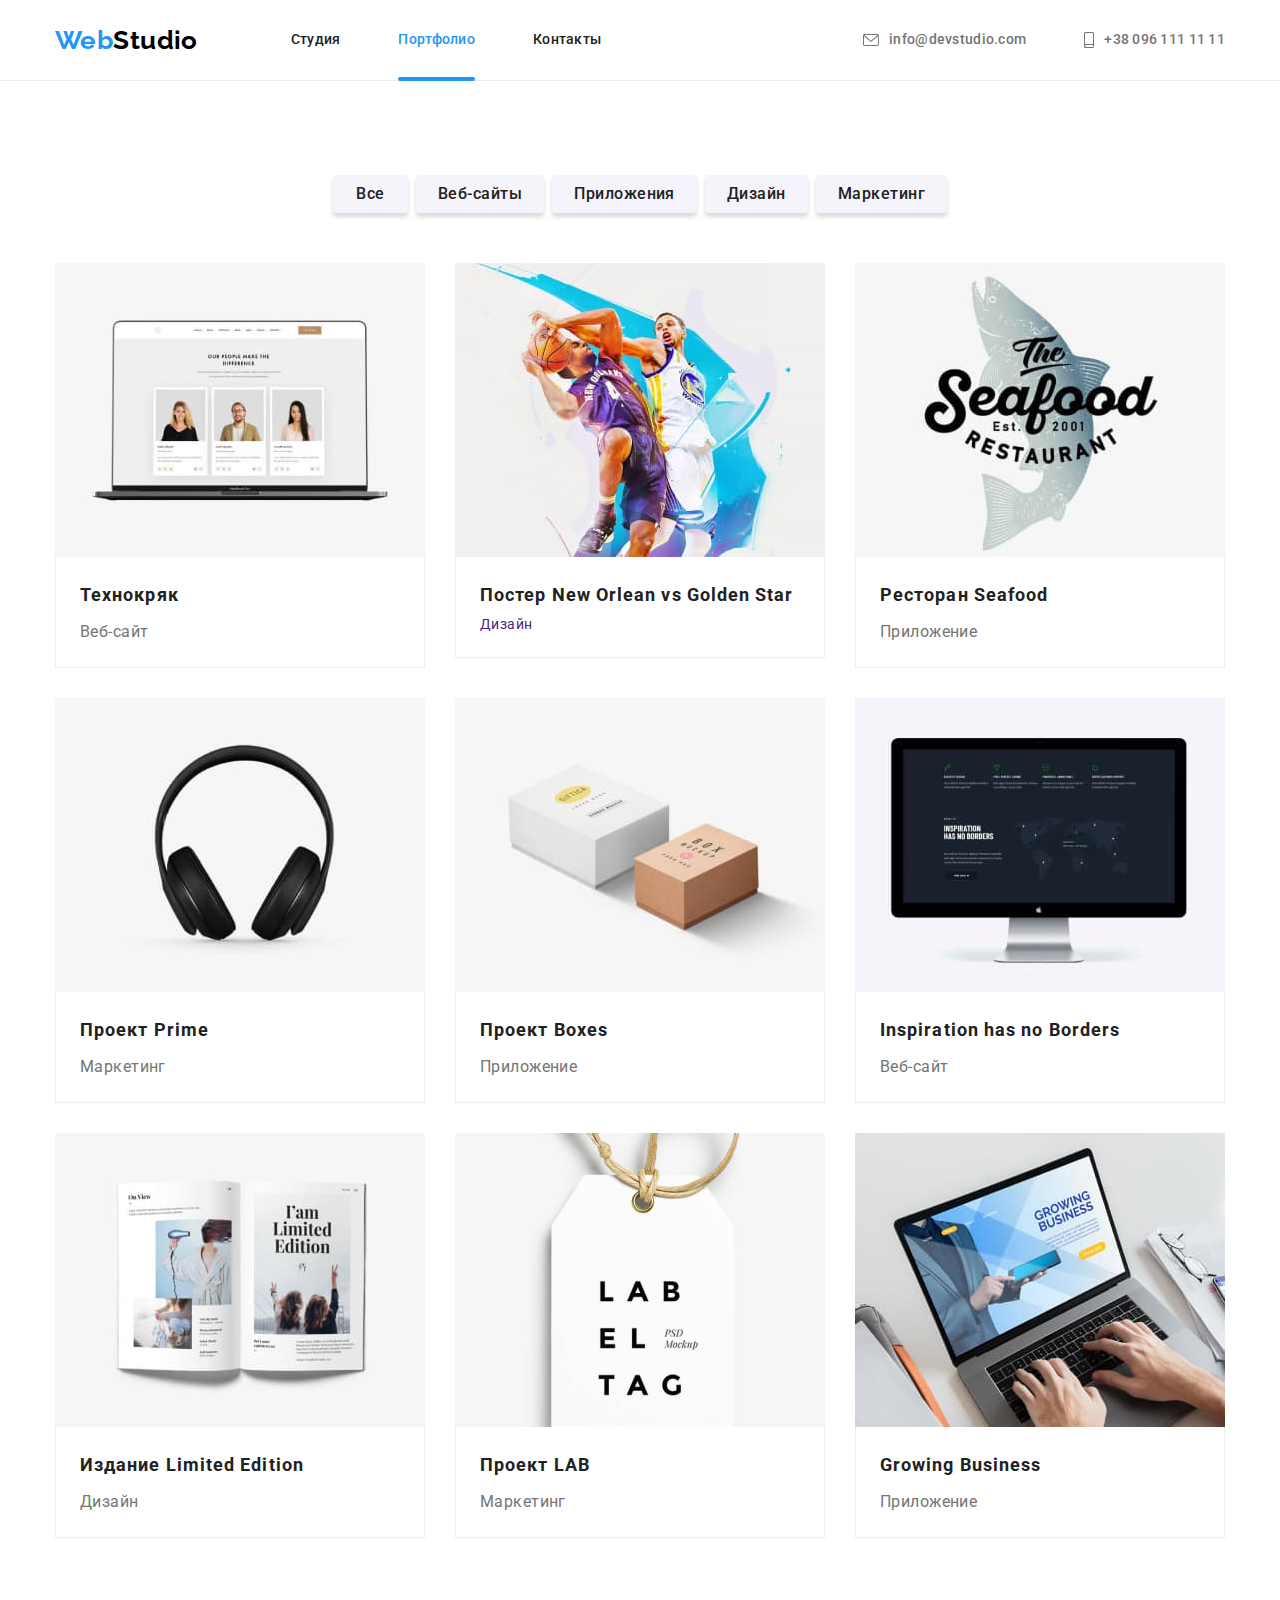
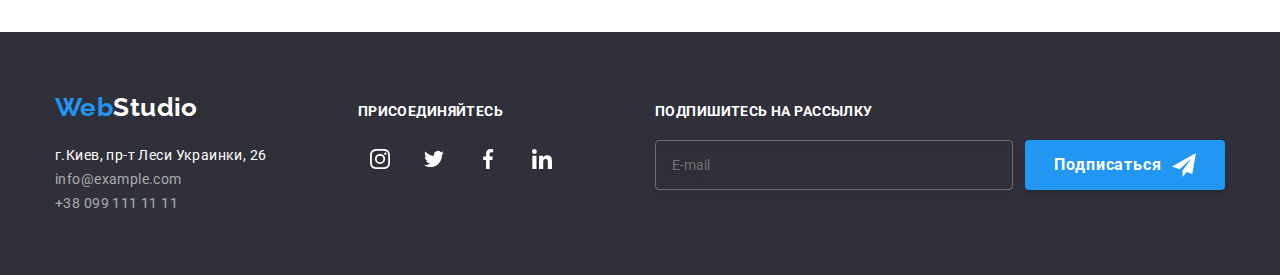
==== commit 2e0ec3ad: "Выполняет рефакторинг HTML-кода секции Портфолио используя методологию BEM" ====
--- a/portfolio.html
+++ b/portfolio.html
@@ -43,95 +43,156 @@
             </div>
     </header>
     <main>
+        <!--Портфолио-->
 <section class="portfolio section">
     <div class="container">
-<ul class="filters nolist">
-<li class="push"><button type="button" class="button secondary">Все</button></li>
-<li class="push"><button type="button" class="button secondary">Веб-сайты</button></li>
-<li class="push"><button type="button" class="button secondary">Приложения</button></li>
-<li class="push"><button type="button" class="button secondary">Дизайн</button></li>
-<li class="push"><button type="button" class="button secondary">Маркетинг</button></li>
+<ul class="filters-list nolist">
+<li class="item"><button type="button" class="button portfolio__button">Все</button></li>
+<li class="item"><button type="button" class="button portfolio__button">Веб-сайты</button></li>
+<li class="item"><button type="button" class="button portfolio__button">Приложения</button></li>
+<li class="item"><button type="button" class="button portfolio__button">Дизайн</button></li>
+<li class="item"><button type="button" class="button portfolio__button">Маркетинг</button></li>
 </ul>
-<!--Портфолио-->
-<h1 hidden class="portfolio-title">Portfolio</h1>
-    <ul class="portfolio-list nolist">
-<li class="flex-element">
-    <a class="portfolio-link" href="" target="_blank" rel="noopener noreferrer">
-        <div class="portfolio-thumb"><img class="image" src="./images/portim-1.jpg"
+
+<h1 hidden class="portfolio__title">Portfolio</h1>
+    <ul class="portfolio__list nolist">
+<li class="portfolio__item">
+    <a class="portfolio__link" href="" target="_blank" rel="noopener noreferrer">
+        <div class="portfolio__thumb">
+            <img class="image-reset" src="./images/portim-1.jpg"
         alt="Ноутбук крупным планом на мониторе отображается сайт с фото троих людей" width="370" height="294">
-        <div class="portfolio-overlay"><p class="portfolio-info">Технокряк это современная площадка распространения коронавируса. Компании используют эту платформу для цифрового
-        шпионажа и атак на защищённые сервера конкурентов.</p></div>
+        <div class="portfolio__overlay">
+            <p class="portfolio__text">Технокряк это современная площадка распространения коронавируса. Компании используют эту платформу для цифрового
+        шпионажа и атак на защищённые сервера конкурентов.
+    </p>
+    </div>
         </div>
-    <div class="portfolio-text">
-        <h2 class="portfolio-item">Технокряк</h2>
-        <p class="desc">Веб-сайт</p>
-    </div></a>
-</li>
-<li class="flex-element">
-    <a class="portfolio-link" href="" target="_blank" rel="noopener noreferrer"><div class="portfolio-thumb"><img class="image" src="./images/portim-2.jpg" alt="Два баскетболиста в фиолетовой и белой форму ведут борьбу за мяч"
-        width="370" height="294"><div class="portfolio-overlay"><p class="portfolio-info">Технокряк это современная площадка распространения коронавируса. Компании используют эту платформу для цифрового
-        шпионажа и атак на защищённые сервера конкурентов.</p></div></div>
-    <div class="portfolio-text">
-        <h2 class="portfolio-item">Постер New Orlean vs Golden Star</h2>
+    <div class="portfolio__meta">
+        <h2 class="portfolio__subtitle">Технокряк</h2>
+        <p class="portfolio__desc">Веб-сайт</p>
+    </div></a>
+</li>
+<li class="portfolio__item">
+    <a class="portfolio__link" href="" target="_blank" rel="noopener noreferrer">
+        <div class="portfolio__thumb">
+        <img class="image-reset" src="./images/portim-2.jpg" alt="Два баскетболиста в фиолетовой и белой форму ведут борьбу за мяч"
+        width="370" height="294">
+        <div class="portfolio__overlay">
+            <p class="portfolio__text">Технокряк это современная площадка распространения коронавируса. Компании используют эту платформу для цифрового
+        шпионажа и атак на защищённые сервера конкурентов.
+    </p>
+    </div>
+</div>
+    <div class="portfolio__meta">
+        <h2 class="portfolio__subtitle">Постер New Orlean vs Golden Star</h2>
         <p class="desc">Дизайн</p>
     </div></a>
 </li>
-<li class="flex-element">
-    <a class="portfolio-link" href="" target="_blank" rel="noopener noreferrer"><div class="portfolio-thumb"><img class="image" src="./images/portim-3.jpg" alt="Название ресторана на фоне морской рыбы " width="370" height="294"><div class="portfolio-overlay"><p class="portfolio-info">Технокряк это современная площадка распространения коронавируса. Компании используют эту платформу для цифрового
-        шпионажа и атак на защищённые сервера конкурентов.</p></div></div>
-    <div class="portfolio-text">
-        <h2 class="portfolio-item">Ресторан Seafood</h2>
-        <p class="desc">Приложение</p>
-    </div></a>
-</li>
-<li class="flex-element">
-    <a class="portfolio-link" href="" target="_blank" rel="noopener noreferrer"><div class="portfolio-thumb"><img class="image" src="./images/portim-4.jpg" alt="Черные наушники крупным планом" width="370" height="294"><div class="portfolio-overlay"><p class="portfolio-info">Технокряк это современная площадка распространения коронавируса. Компании используют эту платформу для цифрового
-        шпионажа и атак на защищённые сервера конкурентов.</p></div></div>
-    <div class="portfolio-text">
-        <h2 class="portfolio-item">Проект Prime</h2>
-        <p class="desc">Маркетинг</p>
-    </div></a>
-</li>
-<li class="flex-element">
-    <a class="portfolio-link" href="" target="_blank" rel="noopener noreferrer"><div class="portfolio-thumb"><img class="image" src="./images/portim-5.jpg" alt="Две коробки белая больше коричневая меньше" width="370"
-        height="294"><div class="portfolio-overlay"><p class="portfolio-info">Технокряк это современная площадка распространения коронавируса. Компании используют эту платформу для цифрового
-        шпионажа и атак на защищённые сервера конкурентов.</p></div></div>
-    <div class="portfolio-text">
-        <h2 class="portfolio-item">Проект Boxes</h2>
-        <p class="desc">Приложение</p>
-    </div></a>
-</li>
-<li class="flex-element">
-    <a class="portfolio-link" href="" target="_blank" rel="noopener noreferrer"><div class="portfolio-thumb"><img class="image" src="./images/portim-6.jpg" alt="Монитор Apple крупным планом с открытым веб-сайтом" width="370"
-        height="294"><div class="portfolio-overlay"><p class="portfolio-info">Технокряк это современная площадка распространения коронавируса. Компании используют эту платформу для цифрового
-        шпионажа и атак на защищённые сервера конкурентов.</p></div></div>
-    <div class="portfolio-text">
-        <h2 class="portfolio-item">Inspiration has no Borders</h2>
-        <p class="desc">Веб-сайт</p>
-    </div></a>
-</li>
-<li class="flex-element">
-   <a class="portfolio-link" href="" target="_blank" rel="noopener noreferrer"><div class="portfolio-thumb"><img class="image" src="./images/portim-7.jpg" alt="Развернутая книга с фотографиями" width="370" height="294"><div class="portfolio-overlay"><p class="portfolio-info">Технокряк это современная площадка распространения коронавируса. Компании используют эту платформу для цифрового
-        шпионажа и атак на защищённые сервера конкурентов.</p></div></div>
-<div class="portfolio-text">
-    <h2 class="portfolio-item">Издание Limited Edition</h2>
-    <p class="desc">Дизайн</p>
+<li class="portfolio__item">
+    <a class="portfolio__link" href="" target="_blank" rel="noopener noreferrer">
+        <div class="portfolio__thumb">
+            <img class="image-reset" src="./images/portim-3.jpg" alt="Название ресторана на фоне морской рыбы " width="370" height="294">
+            <div class="portfolio__overlay">
+                <p class="portfolio__text">Технокряк это современная площадка распространения коронавируса. Компании используют эту платформу для цифрового
+        шпионажа и атак на защищённые сервера конкурентов.
+    </p>
+    </div>
+</div>
+    <div class="portfolio__meta">
+        <h2 class="portfolio__subtitle">Ресторан Seafood</h2>
+        <p class="portfolio__desc">Приложение</p>
+    </div></a>
+</li>
+<li class="portfolio__item">
+    <a class="portfolio__link" href="" target="_blank" rel="noopener noreferrer">
+        <div class="portfolio__thumb">
+            <img class="image-reset" src="./images/portim-4.jpg" alt="Черные наушники крупным планом" width="370" height="294">
+            <div class="portfolio__overlay">
+                <p class="portfolio__text">Технокряк это современная площадка распространения коронавируса. Компании используют эту платформу для цифрового
+        шпионажа и атак на защищённые сервера конкурентов.
+    </p>
+    </div>
+</div>
+    <div class="portfolio__meta">
+        <h2 class="portfolio__subtitle">Проект Prime</h2>
+        <p class="portfolio__desc">Маркетинг</p>
+    </div></a>
+</li>
+<li class="portfolio__item">
+    <a class="portfolio__link" href="" target="_blank" rel="noopener noreferrer">
+        <div class="portfolio__thumb">
+            <img class="image-reset" src="./images/portim-5.jpg" alt="Две коробки белая больше коричневая меньше" width="370"
+        height="294">
+        <div class="portfolio__overlay">
+            <p class="portfolio__text">Технокряк это современная площадка распространения коронавируса. Компании используют эту платформу для цифрового
+        шпионажа и атак на защищённые сервера конкурентов.
+    </p>
+    </div>
+</div>
+    <div class="portfolio__meta">
+        <h2 class="portfolio__subtitle">Проект Boxes</h2>
+        <p class="portfolio__desc">Приложение</p>
+    </div></a>
+</li>
+<li class="portfolio__item">
+    <a class="portfolio__link" href="" target="_blank" rel="noopener noreferrer">
+        <div class="portfolio__thumb">
+            <img class="image-reset" src="./images/portim-6.jpg" alt="Монитор Apple крупным планом с открытым веб-сайтом" width="370"
+        height="294">
+        <div class="portfolio__overlay">
+            <p class="portfolio__text">Технокряк это современная площадка распространения коронавируса. Компании используют эту платформу для цифрового
+        шпионажа и атак на защищённые сервера конкурентов.
+    </p>
+    </div>
+</div>
+    <div class="portfolio__meta">
+        <h2 class="portfolio__subtitle">Inspiration has no Borders</h2>
+        <p class="portfolio__desc">Веб-сайт</p>
+    </div></a>
+</li>
+<li class="portfolio__item">
+   <a class="portfolio__link" href="" target="_blank" rel="noopener noreferrer">
+       <div class="portfolio__thumb">
+           <img class="image-reset" src="./images/portim-7.jpg" alt="Развернутая книга с фотографиями" width="370" height="294">
+           <div class="portfolio__overlay">
+               <p class="portfolio__text">Технокряк это современная площадка распространения коронавируса. Компании используют эту платформу для цифрового
+        шпионажа и атак на защищённые сервера конкурентов.
+    </p>
+    </div>
+</div>
+<div class="portfolio__meta">
+    <h2 class="portfolio__subtitle">Издание Limited Edition</h2>
+    <p class="portfolio__desc">Дизайн</p>
 </div></a>
 </li>
-<li class="flex-element">
-    <a class="portfolio-link" href="" target="_blank" rel="noopener noreferrer"><div class="portfolio-thumb"><img class="image" src="./images/portim-8.jpg" alt="Бирка с надписью Labelteg крупным планом" width="370" height="294"><div class="portfolio-overlay"><p class="portfolio-info">Технокряк это современная площадка распространения коронавируса. Компании используют эту платформу для цифрового
-        шпионажа и атак на защищённые сервера конкурентов.</p></div></div>
-    <div class="portfolio-text">
-        <h2 class="portfolio-item">Проект LAB</h2>
-        <p class="desc">Маркетинг</p>
-    </div></a>
-</li>
-<li class="flex-element">
-    <a class="portfolio-link" href="" target="_blank" rel="noopener noreferrer"><div class="portfolio-thumb"><img class="image" src="./images/portim-9.jpg" alt="Программист работает за ноутбуком" width="370" height="294"><div class="portfolio-overlay"><p class="portfolio-info">Технокряк это современная площадка распространения коронавируса. Компании используют эту платформу для цифрового
-        шпионажа и атак на защищённые сервера конкурентов.</p></div></div>
-    <div class="portfolio-text">
-        <h2 class="portfolio-item">Growing Business</h2>
-        <p class="desc">Приложение</p>
+<li class="portfolio__item">
+    <a class="portfolio__link" href="" target="_blank" rel="noopener noreferrer">
+        <div class="portfolio__thumb">
+            <img class="image-reset" src="./images/portim-8.jpg" alt="Бирка с надписью Labelteg крупным планом" width="370" height="294">
+            <div class="portfolio__overlay">
+                <p class="portfolio__text">Технокряк это современная площадка распространения коронавируса. Компании используют эту платформу для цифрового
+        шпионажа и атак на защищённые сервера конкурентов.
+    </p>
+    </div>
+</div>
+    <div class="portfolio__meta">
+        <h2 class="portfolio__subtitle">Проект LAB</h2>
+        <p class="portfolio__desc">Маркетинг</p>
+    </div></a>
+</li>
+<li class="portfolio__item">
+    <a class="portfolio__link" href="" target="_blank" rel="noopener noreferrer">
+        <div class="portfolio__thumb">
+            <img class="image-reset" src="./images/portim-9.jpg" alt="Программист работает за ноутбуком" width="370" height="294">
+            <div class="portfolio__overlay">
+                <p class="portfolio__text">Технокряк это современная площадка распространения коронавируса. Компании используют эту платформу для цифрового
+        шпионажа и атак на защищённые сервера конкурентов.
+    </p>
+    </div>
+</div>
+    <div class="portfolio__meta">
+        <h2 class="portfolio__subtitle">Growing Business</h2>
+        <p class="portfolio__desc">Приложение</p>
     </div>
 </a>
 </li>
--- a/css/styles.css
+++ b/css/styles.css
@@ -332,10 +332,10 @@
 
   color: var(--title-text-color);
 }
-.modal__form {
+.form {
   width: 100%;
 }
-.modal__field {
+.form__field {
   position: relative;
 
   display: flex;
@@ -343,7 +343,8 @@
 
   margin-bottom: 10px;
 }
-.modal__label {
+.form__label,
+.form__comment{
   margin-bottom: 4px;
   margin-right: auto;
 
@@ -351,7 +352,7 @@
   line-height: 1.17;
   letter-spacing: 0.01em;
 }
-.modal__input {  
+.form__input {  
   padding-top: 12px;
   padding-right: 12px;
   padding-bottom: 12px;
@@ -367,7 +368,7 @@
   transition: border-color 250ms cubic-bezier(0.4, 0, 0.2, 1);
 }
 
-.modal__icon  {
+.form__icon  {
   position: absolute;
   bottom: 11px;
   left: 12px;
@@ -378,15 +379,15 @@
 
   transition: fill 250ms cubic-bezier(0.4, 0, 0.2, 1);
 }
-.modal__input:hover,
-.modal__input:focus {
+.form__input:hover,
+.form__input:focus {
   border-color: var(--accent-text-color);
 }
-.modal__input:hover + .modal__icon,
-.modal__input:focus + .modal__icon {
+.form__input:hover + .form__icon,
+.form__input:focus + .form__icon {
   fill: var(--accent-text-color);
 }
-.modal__textarea { 
+.form__textarea { 
   padding: 12px 16px;
   border: 1px solid rgba(33, 33, 33, 0.2);
   box-sizing: border-box;
@@ -397,14 +398,14 @@
   outline: none;
   transition: border-color 250ms cubic-bezier(0.4, 0, 0.2, 1);
 }
-.modal__textarea::placeholder {
+.form__textarea::placeholder {
   font-size: 12px;
   line-height: 1.17;
   letter-spacing: 0.01em;
   color: rgba(117, 117, 117, 0.5);
 }
-.modal__textarea:hover,
-.modal__textarea:focus {
+.form__textarea:hover,
+.form__textarea:focus {
   border-color: var(--accent-text-color);
 }
 .checkbox {
@@ -496,7 +497,6 @@
   text-transform: uppercase;
 }
 
-
 /*Блок-Чем мы занимаемся*/
 .work {
   padding-bottom: 94px;
@@ -679,8 +679,6 @@
   line-height: 0.89;
   text-transform: uppercase;
 }
-
-
 .subscription__title {
   margin-bottom: 20px;
 
@@ -717,8 +715,7 @@
 justify-content: center;
   margin-left: 12px;
 }
-  
-.button__icon {
+  .button__icon {
   width: 24px;
   height: 24px;
   margin-left: 10px;
@@ -726,74 +723,76 @@
 
   fill: var(--accent-title-color);
 }
+
 /*Портфолио*/
-.button.secondary {
+.filters-list {
+  display: flex;
+  justify-content: center;
+
+  margin-bottom: 50px;
+}
+.portfolio__button {
   padding: 6px 22px;
   background-color: var(--accent-two-background);
-
+  min-width: 75px;
+height: 38px;
   color: var(--title-text-color); 
   font-weight: 500;
   font-size: 16px;
   line-height: 1.62;
   text-align: center;
   letter-spacing: 0.03em;
-}
-.filters {
-  display: flex;
-  justify-content: center;
-
-  margin-bottom: 50px;
-}
-.filters .push + .push {
+  transition: background-color 250ms cubic-bezier(0.4, 0, 0.2, 1),
+  color 250ms cubic-bezier(0.4, 0, 0.2, 1),
+  box-shadow 250ms cubic-bezier(0.4, 0, 0.2, 1);
+}
+
+.item + .item {
   margin-left: 8px;
 }
-.filters .button {
-  transition: background-color 250ms cubic-bezier(0.4, 0, 0.2, 1),
-    color 250ms cubic-bezier(0.4, 0, 0.2, 1),
-    box-shadow 250ms cubic-bezier(0.4, 0, 0.2, 1);
-}
-.filters .button:hover,
-.filters .button:focus {
+ 
+.portfolio__button:hover,
+.portfolio__button:focus {
   background-color: var(--accent-text-color);
   color: var(--accent-title-color);
   box-shadow: 0px 3px 1px rgba(0, 0, 0, 0.1), 0px 1px 2px rgba(0, 0, 0, 0.08),
     0px 2px 2px rgba(0, 0, 0, 0.12);
 }
-.portfolio-title {
-  color: var(--title-text-color);
-}
-.portfolio-list {
+.portfolio__title {
+  color: var(--title-text-color);
+}
+.portfolio__list {
   display: flex;
   flex-wrap: wrap;
 }
-.flex-element {
+.portfolio__item {
   width: 370px;
 }
-.flex-element:not(:nth-child(3n)) {
+.portfolio__item:not(:nth-child(3n)) {
   margin-right: 30px;
 }
-.flex-element:not(:nth-last-child(-n + 3)) {
+.portfolio__item:not(:nth-last-child(-n + 3)) {
   margin-bottom: 30px;
 }
-.portfolio-link {
+.portfolio__link {
   display: block;
   text-decoration: none;
 
   transition: box-shadow 250ms cubic-bezier(0.4, 0, 0.2, 1);
 }
-.flex-element .portfolio-link:hover,
-.flex-element .portfolio-link:focus {
+.portfolio__link:hover,
+ .portfolio__link:focus {
   box-shadow: 0px 1px 1px rgba(0, 0, 0, 0.12), 0px 4px 4px rgba(0, 0, 0, 0.06),
     1px 4px 6px rgba(0, 0, 0, 0.16);
 }
-.portfolio-list .desc {
+.portfolio__desc {
   margin-top: 4px;
 
   color: var(--primary-text-color);
   font-size: 16px;
   line-height: 1.87;  
 }
-.portfolio-text {
+.portfolio__meta {
   border: 1px solid var(--portfolio-box-color);
   border-top-style: none;
 
@@ -802,18 +801,18 @@
   padding-bottom: 20px;
   padding-left: 24px;
 }
-.portfolio-item {
+.portfolio__subtitle {
   color: var(--title-text-color);
   font-weight: 700;
   font-size: 18px;
   line-height: 2;
   letter-spacing: 0.06em;
 }
-.portfolio-thumb {
+.portfolio__thumb {
   position: relative;
   overflow: hidden;
 }
-.portfolio-overlay {
+.portfolio__overlay {
   position: absolute;
   transform: translateY(0);
 
@@ -827,12 +826,12 @@
 
   transition: transform 250ms cubic-bezier(0.4, 0, 0.2, 1); 
 }
-.portfolio-info {
+.portfolio__text {
   font-size: 18px;
   line-height: 1.56;
   letter-spacing: 0.03em;
   color: var(--accent-title-color);
 }
-.portfolio-link:hover .portfolio-overlay {
+.portfolio__link:hover .portfolio__overlay {
   transform: translateY(-100%);
 }
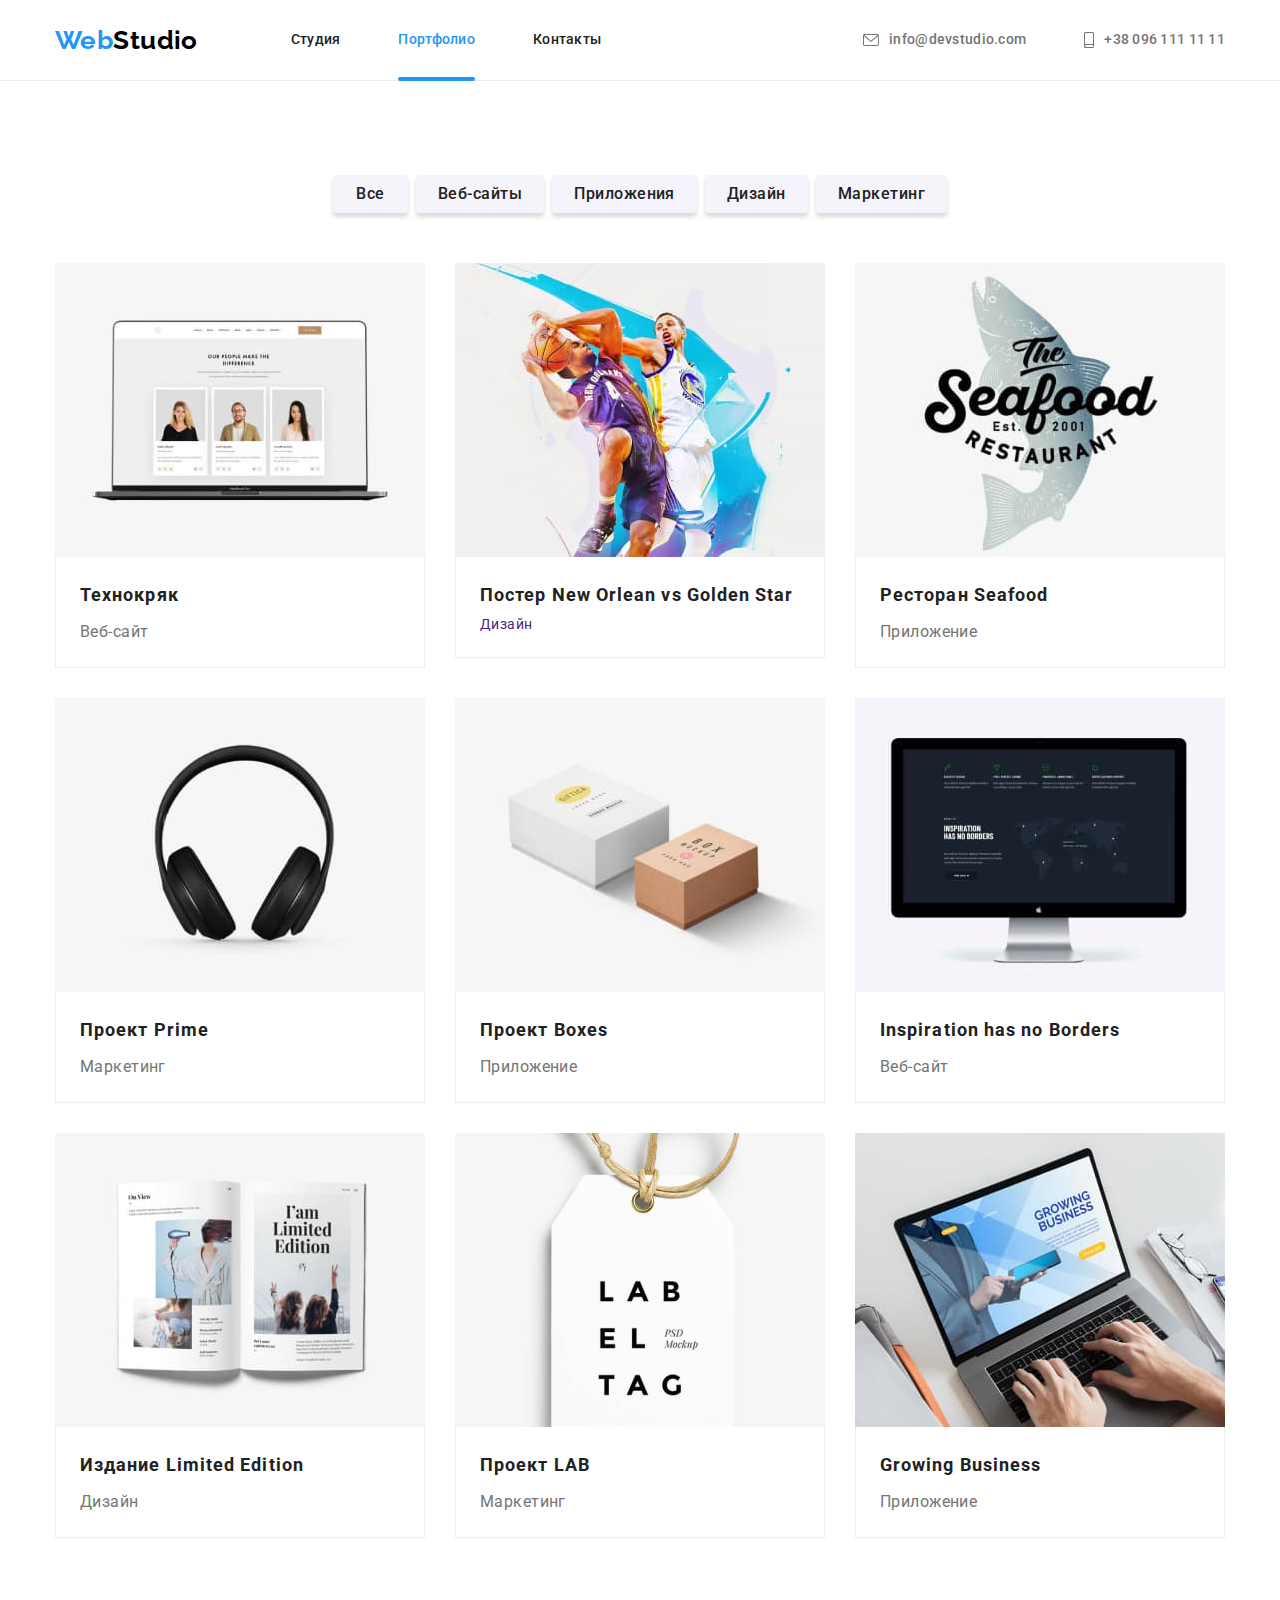
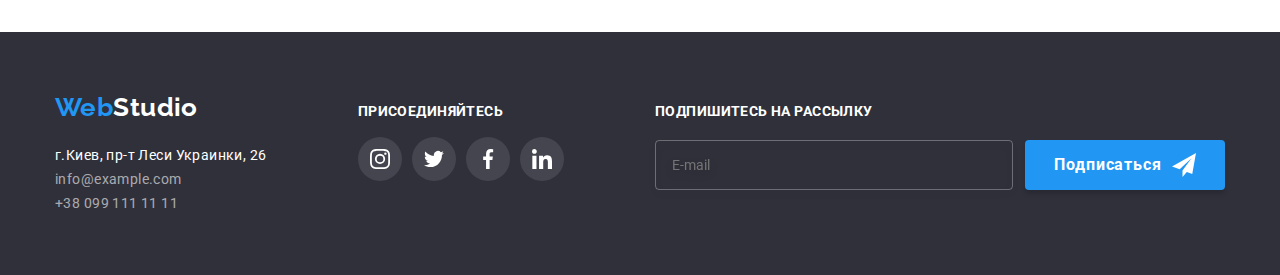
==== commit 583ab69c: "Выполнztn рефакторинг CSS-кода  c помощью SASS" ====
--- a/portfolio.html
+++ b/portfolio.html
@@ -8,8 +8,8 @@
     <title>Portfolio</title>
     <link href="https://fonts.googleapis.com/css2?family=Raleway:wght@700&family=Roboto:wght@400;500;700;900&display=swap"
         rel="stylesheet">
-        <link rel="stylesheet" href="https://cdnjs.cloudflare.com/ajax/libs/modern-normalize/1.1.0/modern-normalize.min.css">
-    <link rel="stylesheet" href="./css/styles.css">
+        <link rel="stylesheet" href="https://cdnjs.cloudflare.com/ajax/libs/modern-normalize/1.1.0/modern-normalize.min.css">    
+    <link rel="stylesheet" href="./css/main.min.css">
 </head>
 
 <body>
@@ -54,7 +54,7 @@
 <li class="item"><button type="button" class="button portfolio__button">Маркетинг</button></li>
 </ul>
 
-<h1 hidden class="portfolio__title">Portfolio</h1>
+<h1 class="portfolio__title">Portfolio</h1>
     <ul class="portfolio__list nolist">
 <li class="portfolio__item">
     <a class="portfolio__link" href="" target="_blank" rel="noopener noreferrer">
@@ -202,7 +202,7 @@
     </main>
 <!--Подвал-->
 <footer class="footer-page">
-    <div class="container bottom-flex">
+    <div class="container footer-page__flex">
         <div>
             <a href="./index.html" class="logo">Web<span class="footer-page__logo">Studio</span></a>
             <address class="contacts">
--- a/css/main.min.css
+++ b/css/main.min.css
@@ -0,0 +1,2 @@
+body{background-color:#fff;color:#757575;font-family:Roboto,sans-serif;letter-spacing:0.03em;font-size:14px;line-height:1.71}ul{margin:0;padding:0}p,h1,h2,h3,h4,h5,h6{margin-top:0;margin-bottom:0}.nolist{list-style:none}.logo{color:#2196f3;font-family:Raleway,sans-serif;font-weight:700;font-size:26px;line-height:1.19;text-decoration:none}.socials{display:flex;justify-content:center}.socials__icon{fill:#fff}.button{align-items:center;text-align:center;padding-top:10px;padding-bottom:10px;cursor:pointer;min-width:200px;height:50px;border-radius:4px;border:transparent;font-weight:700;font-size:16px;line-height:1.87;letter-spacing:0.06em;color:#fff;background-color:#2196f3;font-family:inherit;box-shadow:0px 4px 4px rgba(0,0,0,0.15);border-radius:4px}.image-reset{display:block;max-width:100%;height:auto}.container{width:1200px;margin-left:auto;margin-right:auto;padding-left:15px;padding-right:15px}.section{padding-top:94px;padding-bottom:94px}.header-page{border-bottom-width:1px;border-bottom-style:solid;border-bottom-color:#ececec}.header-page__box,.nav{display:flex;align-items:center}.header-page__logo{color:#000}.header-page__box .link{position:relative;display:block;padding-top:32px;padding-bottom:32px;color:#212121;font-weight:500;font-size:14px;line-height:1.14;letter-spacing:0.02em;text-decoration:none;transition:color 250ms cubic-bezier(0.4, 0, 0.2, 1)}.nav__list{display:flex;margin-left:93px}.nav__list .item:not(:last-child){margin-right:50px}.nav__list .link:hover,.nav__list .link:focus{color:#2196f3}.nav__list .link.current{color:#2196f3}.current::after{position:absolute;bottom:-1%;display:block;width:100%;height:4px;background-color:#2196f3;border-radius:2px;content:""}.contacts-links{display:flex;margin-left:auto}.contacts-links .link{display:flex;align-items:center;padding-top:32px;padding-bottom:32px;color:#757575;font-weight:500;font-size:14px;line-height:1.14;letter-spacing:0.02em;text-decoration:none;transition:color 250ms cubic-bezier(0.4, 0, 0.2, 1)}.contacts-links .link:hover,.contacts-links .link:focus{color:#2196f3}.contacts-links .item:not(:last-child){margin-right:50px}.header-page__icon{margin-right:10px;fill:#757575;transition:fill 250ms cubic-bezier(0.4, 0, 0.2, 1)}.contacts-links .link:hover .header-page__icon,.contacts-links .link:focus .header-page__icon{fill:#2196f3}.hero{background-image:linear-gradient(to right, rgba(47,48,58,0.4), rgba(47,48,58,0.4)),url("../images/hero-image.jpg");background-repeat:no-repeat;background-position:center;max-width:1600px;min-height:600px;margin-right:auto;margin-left:auto;padding-top:200px;padding-bottom:200px;background-color:#2f303a;text-align:center}.hero__tytle{margin-bottom:30px;color:#fff;font-weight:900;font-size:44px;line-height:1.36;letter-spacing:0.06em;text-transform:uppercase}.backdrop{position:fixed;z-index:1;top:0;left:0;width:100%;height:100%;background:rgba(0,0,0,0.2);transition:opacity 250ms cubic-bezier(0.4, 0, 0.2, 1)}.backdrop.is-hidden{opacity:0;pointer-events:none}.modal{position:absolute;top:50%;left:50%;transform:translate(-50%, -50%);width:528px;padding-top:40px;padding-left:40px;padding-right:40px;padding-bottom:40px;background:#fff;box-shadow:0px 1px 3px rgba(0,0,0,0.12),0px 1px 1px rgba(0,0,0,0.14),0px 2px 1px rgba(0,0,0,0.2);border-radius:4px}.modal__button{position:absolute;top:8px;right:8px;display:flex;align-items:center;justify-content:center;width:30px;height:30px;margin-left:auto;background-color:inherit;border:1px solid rgba(0,0,0,0.1);border-radius:50%;cursor:pointer;transition:fill 250ms cubic-bezier(0.4, 0, 0.2, 1)}.modal__button:hover,.modal__button:focus{fill:#2196f3}.modal__title{margin-bottom:12px;font-weight:700;font-size:20px;line-height:1.15;letter-spacing:0.03em;text-align:center;color:#212121}.form{width:100%}.form__field{position:relative;display:flex;flex-direction:column;margin-bottom:10px}.form__label,.form__comment{margin-bottom:4px;margin-right:auto;font-size:12px;line-height:1.17;letter-spacing:0.01em}.form__input{padding-top:12px;padding-right:12px;padding-bottom:12px;padding-left:42px;border:1px solid rgba(33,33,33,0.2);border-radius:4px;width:100%;height:40px;outline:none;cursor:pointer;transition:border-color 250ms cubic-bezier(0.4, 0, 0.2, 1)}.form__input:hover,.form__input:focus{border-color:#2196f3}.form__icon{position:absolute;bottom:11px;left:12px;display:block;width:18px;height:18px;transition:fill 250ms cubic-bezier(0.4, 0, 0.2, 1)}.form__input:hover+.form__icon,.form__input:focus+.form__icon{fill:#2196f3}.form__textarea{padding:12px 16px;border:1px solid rgba(33,33,33,0.2);box-sizing:border-box;border-radius:4px;resize:none;cursor:pointer;outline:none;transition:border-color 250ms cubic-bezier(0.4, 0, 0.2, 1)}.form__textarea::placeholder{font-size:12px;line-height:1.17;letter-spacing:0.01em;color:rgba(117,117,117,0.5)}.form__textarea:hover,.form__textarea:focus{border-color:#2196f3}.checkbox{display:flex;justify-content:space-around;margin-top:20px;margin-bottom:30px}.checkbox__label{display:flex;align-items:center;font-size:14px;line-height:1.71;letter-spacing:0.03em;color:#757575}.checkbox__input{border:0;clip:rect(0 0 0 0);height:1px;margin:-1px;overflow:hidden;padding:0;position:absolute;width:1px}.checkbox__link{color:#2196f3}.checkbox__icon{display:inline-block;margin-right:7px;width:16px;height:15px;border:1px solid #000;border-radius:2px;fill:#fff;background-origin:content-box;transition:border-color var(--animation)}.checkbox__input:checked+.checkbox__icon{background-color:#2196f3}.feature__title{color:#212121;border:0;clip:rect(0 0 0 0);height:1px;margin:-1px;overflow:hidden;padding:0;position:absolute;width:1px}.feature__list{display:flex}.feature__item{width:270px}.feature__list .feature__item+.feature__item{margin-left:30px}.feature__box{width:270px;height:120px;background:#f5f4fa;border-radius:4px;margin-bottom:30px;display:flex;align-items:center;justify-content:center}.feature__subtitle{margin-bottom:10px;color:#212121;font-weight:700;font-size:14px;line-height:1.14;text-transform:uppercase}.work{padding-bottom:94px}.work__title{margin-bottom:50px;color:#212121;font-weight:700;font-size:36px;line-height:1.17;text-align:center}.work__list{display:flex}.work__item{position:relative}.work__list .work__item+.work__item{margin-left:30px}.work__box{position:absolute;bottom:0;left:0;width:100%;min-height:70px;background:rgba(47,48,58,0.8)}.work__text{margin-top:27px;color:#fff;font-weight:700;font-size:14px;line-height:1.14;text-align:center;letter-spacing:0.03em;text-transform:uppercase}.team{background-color:#f5f4fa}.team__title{margin-bottom:50px;color:#212121;font-weight:700;font-size:36px;line-height:1.17;text-align:center}.members__name{margin-bottom:10px;color:#212121;font-weight:500;font-size:16px;line-height:1.19;text-align:center}.members{display:flex}.members__card{background-color:#fff;box-shadow:0px 1px 3px rgba(0,0,0,0.12),0px 1px 1px rgba(0,0,0,0.14),0px 2px 1px rgba(0,0,0,0.2);border-radius:0px 0px 4px 4px}.members .members__card+.members__card{margin-left:30px}.members__meta{padding-top:30px;padding-bottom:30px}.members__profession{text-align:center}.team__socials{margin-top:16px}.team__socials .socials__item+.socials__item{margin-left:10px}.team__icon{fill:#afb1b8;transition:fill 250ms cubic-bezier(0.4, 0, 0.2, 1)}.socials__link:hover .team__icon,.socials__link:focus .team__icon{fill:#fff}.clients__title{margin-bottom:50px;color:#212121;font-size:36px;line-height:1.17;text-align:center}.clients__list{display:flex}.clients__item{display:flex;width:170px;height:92px}.clients__item+.clients__item{margin-left:30px}.clients__link{display:flex;align-items:center;justify-content:center;width:100%;height:100%;border:1px solid #afb1b8;box-sizing:border-box;border-radius:4px;transition:border-color 250ms cubic-bezier(0.4, 0, 0.2, 1)}.clients__link:hover,.clients__link:focus{border-color:#2196f3}.clients__icon{fill:#afb1b8;transition:fill 250ms cubic-bezier(0.4, 0, 0.2, 1)}.clients__link:hover .clients__icon,.clients__link:focus .clients__icon{fill:#2196f3}.footer-page{padding-top:60px;padding-bottom:60px;background-color:#2f303a;font-size:14px;line-height:1.71}.footer-page__logo{color:#fff}.footer-page__flex{display:flex;align-items:baseline;justify-content:space-between}.contacts__link{color:rgba(255,255,255,0.6)}.contacts__link--inverse{color:#fff}.contacts{margin-top:20px}.contacts__link{font-style:normal;text-decoration:none;transition:color 250ms cubic-bezier(0.4, 0, 0.2, 1)}.contacts__link:focus,.contacts__link:hover{color:#2196f3}.socials__title{margin-bottom:20px;color:#fff;font-size:14px;line-height:0.89;text-transform:uppercase}.socials__item{display:flex;background:rgba(255,255,255,0.1);border-radius:50%;width:44px;height:44px}.socials__item+.socials__item{margin-left:10px}.socials__link{display:flex;align-items:center;justify-content:center;width:100%;height:100%;border-radius:50%;transition:background-color 250ms cubic-bezier(0.4, 0, 0.2, 1)}.socials__link:hover,.socials__link:focus{background-color:#2196f3}.subscription__title{margin-bottom:20px;font-weight:700;font-size:14px;line-height:1.14;letter-spacing:0.03em;text-transform:uppercase;color:#fff}.subscription{display:flex}.subscription::placeholder{font-size:16px;line-height:1.25;letter-spacing:0.03em;color:rgba(255,255,255,0.6)}.subscription__input{width:358px;height:50px;padding:15px 16px;border:1px solid rgba(255,255,255,0.3);box-sizing:border-box;filter:drop-shadow(0px 4px 4px rgba(0,0,0,0.15));border-radius:4px;background:inherit;color:rgba(255,255,255,0.6)}.button--flex{display:flex;justify-content:center;margin-left:12px}.button__icon{width:24px;height:24px;margin-left:10px;margin-bottom:0;fill:#fff}.filters-list{display:flex;justify-content:center;margin-bottom:50px}.portfolio__button{padding:6px 22px;background-color:#f5f4fa;min-width:75px;height:38px;color:#212121;font-weight:500;font-size:16px;line-height:1.62;text-align:center;letter-spacing:0.03em;transition:background-color 250ms cubic-bezier(0.4, 0, 0.2, 1),color 250ms cubic-bezier(0.4, 0, 0.2, 1),box-shadow 250ms cubic-bezier(0.4, 0, 0.2, 1)}.portfolio__button:hover,.portfolio__button:focus{background-color:#2196f3;color:#fff;box-shadow:0px 3px 1px rgba(0,0,0,0.1),0px 1px 2px rgba(0,0,0,0.08),0px 2px 2px rgba(0,0,0,0.12)}.item+.item{margin-left:8px}.portfolio__title{color:#212121;border:0;clip:rect(0 0 0 0);height:1px;margin:-1px;overflow:hidden;padding:0;position:absolute;width:1px}.portfolio__list{display:flex;flex-wrap:wrap}.portfolio__item{width:370px}.portfolio__item:not(:nth-child(3n)){margin-right:30px}.portfolio__item:not(:nth-last-child(-n+3)){margin-bottom:30px}.portfolio__link{display:block;text-decoration:none;transition:box-shadow 250ms cubic-bezier(0.4, 0, 0.2, 1)}.portfolio__link:hover,.portfolio__link:focus{box-shadow:0px 1px 1px rgba(0,0,0,0.12),0px 4px 4px rgba(0,0,0,0.06),1px 4px 6px rgba(0,0,0,0.16)}.portfolio__desc{margin-top:4px;color:#757575;font-size:16px;line-height:1.87}.portfolio__meta{border:1px solid #eee;border-top-style:none;padding-top:20px;padding-right:24px;padding-bottom:20px;padding-left:24px}.portfolio__subtitle{color:#212121;font-weight:700;font-size:18px;line-height:2;letter-spacing:0.06em}.portfolio__thumb{position:relative;overflow:hidden}.portfolio__overlay{position:absolute;transform:translateY(0);padding-top:63px;padding-bottom:63px;padding-left:24px;padding-right:24px;height:100%;background:rgba(33,150,243,0.9);transition:transform 250ms cubic-bezier(0.4, 0, 0.2, 1)}.portfolio__text{font-size:18px;line-height:1.56;letter-spacing:0.03em;color:#fff}.portfolio__link:hover .portfolio__overlay{transform:translateY(-100%)}
+/*# sourceMappingURL=main.min.css.map */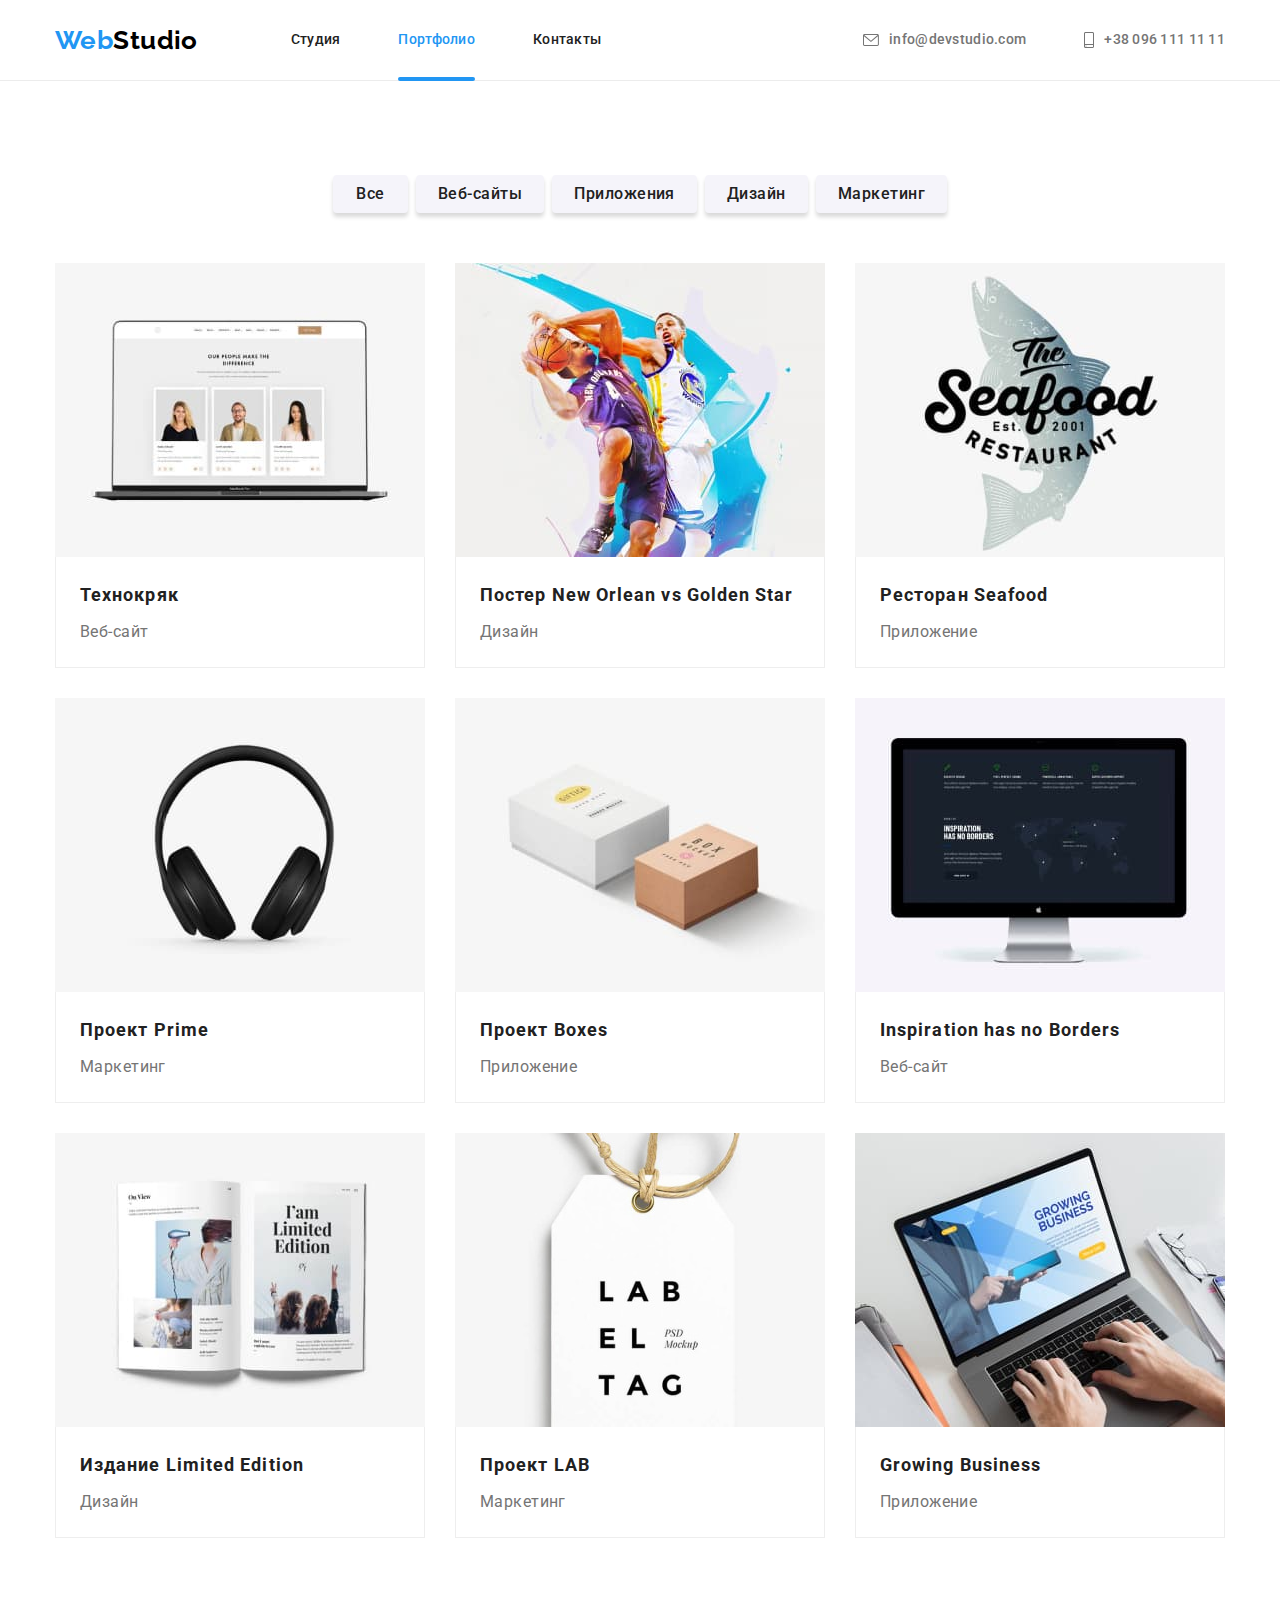
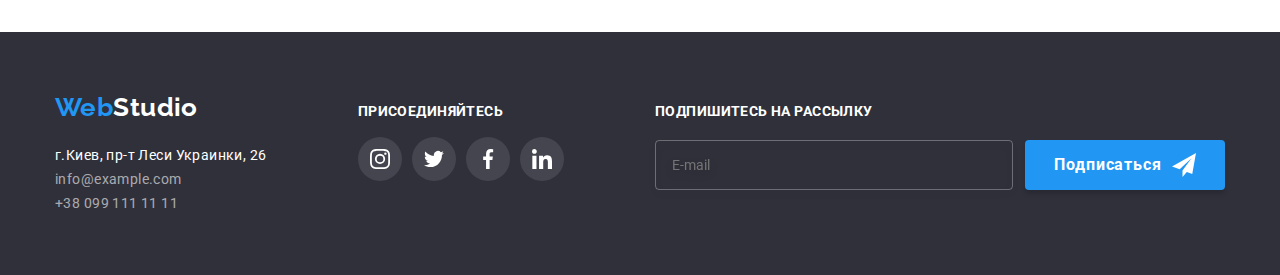
==== commit 6b5d6044: "Стилізує текст на сторінці "Portfolio"" ====
--- a/portfolio.html
+++ b/portfolio.html
@@ -8,7 +8,7 @@
     <title>Portfolio</title>
     <link href="https://fonts.googleapis.com/css2?family=Raleway:wght@700&family=Roboto:wght@400;500;700;900&display=swap"
         rel="stylesheet">
-        <link rel="stylesheet" href="https://cdnjs.cloudflare.com/ajax/libs/modern-normalize/1.1.0/modern-normalize.min.css">    
+        <link rel="stylesheet" href="https://cdnjs.cloudflare.com/ajax/libs/modern-normalize/1.1.0/modern-normalize.min.css">           
     <link rel="stylesheet" href="./css/main.min.css">
 </head>
 
@@ -85,7 +85,7 @@
 </div>
     <div class="portfolio__meta">
         <h2 class="portfolio__subtitle">Постер New Orlean vs Golden Star</h2>
-        <p class="desc">Дизайн</p>
+        <p class="portfolio__desc">Дизайн</p>
     </div></a>
 </li>
 <li class="portfolio__item">
@@ -245,7 +245,7 @@
             <div>
                 <p class="subscription__title">Подпишитесь на рассылку</p>
                 <form class="subscription">                        
-                    <input class="subscription__input" type="email" name="mail" placeholder="E-mail" />
+                    <input class="subscription__input" type="email" name="mail" placeholder="E-mail">
                     <button type="submit" class="button button--flex">Подписаться
                         <svg class="button__icon" width="24px" height="24px">
                         <use href="./images/symbol-defs.svg#icon-send"></use>
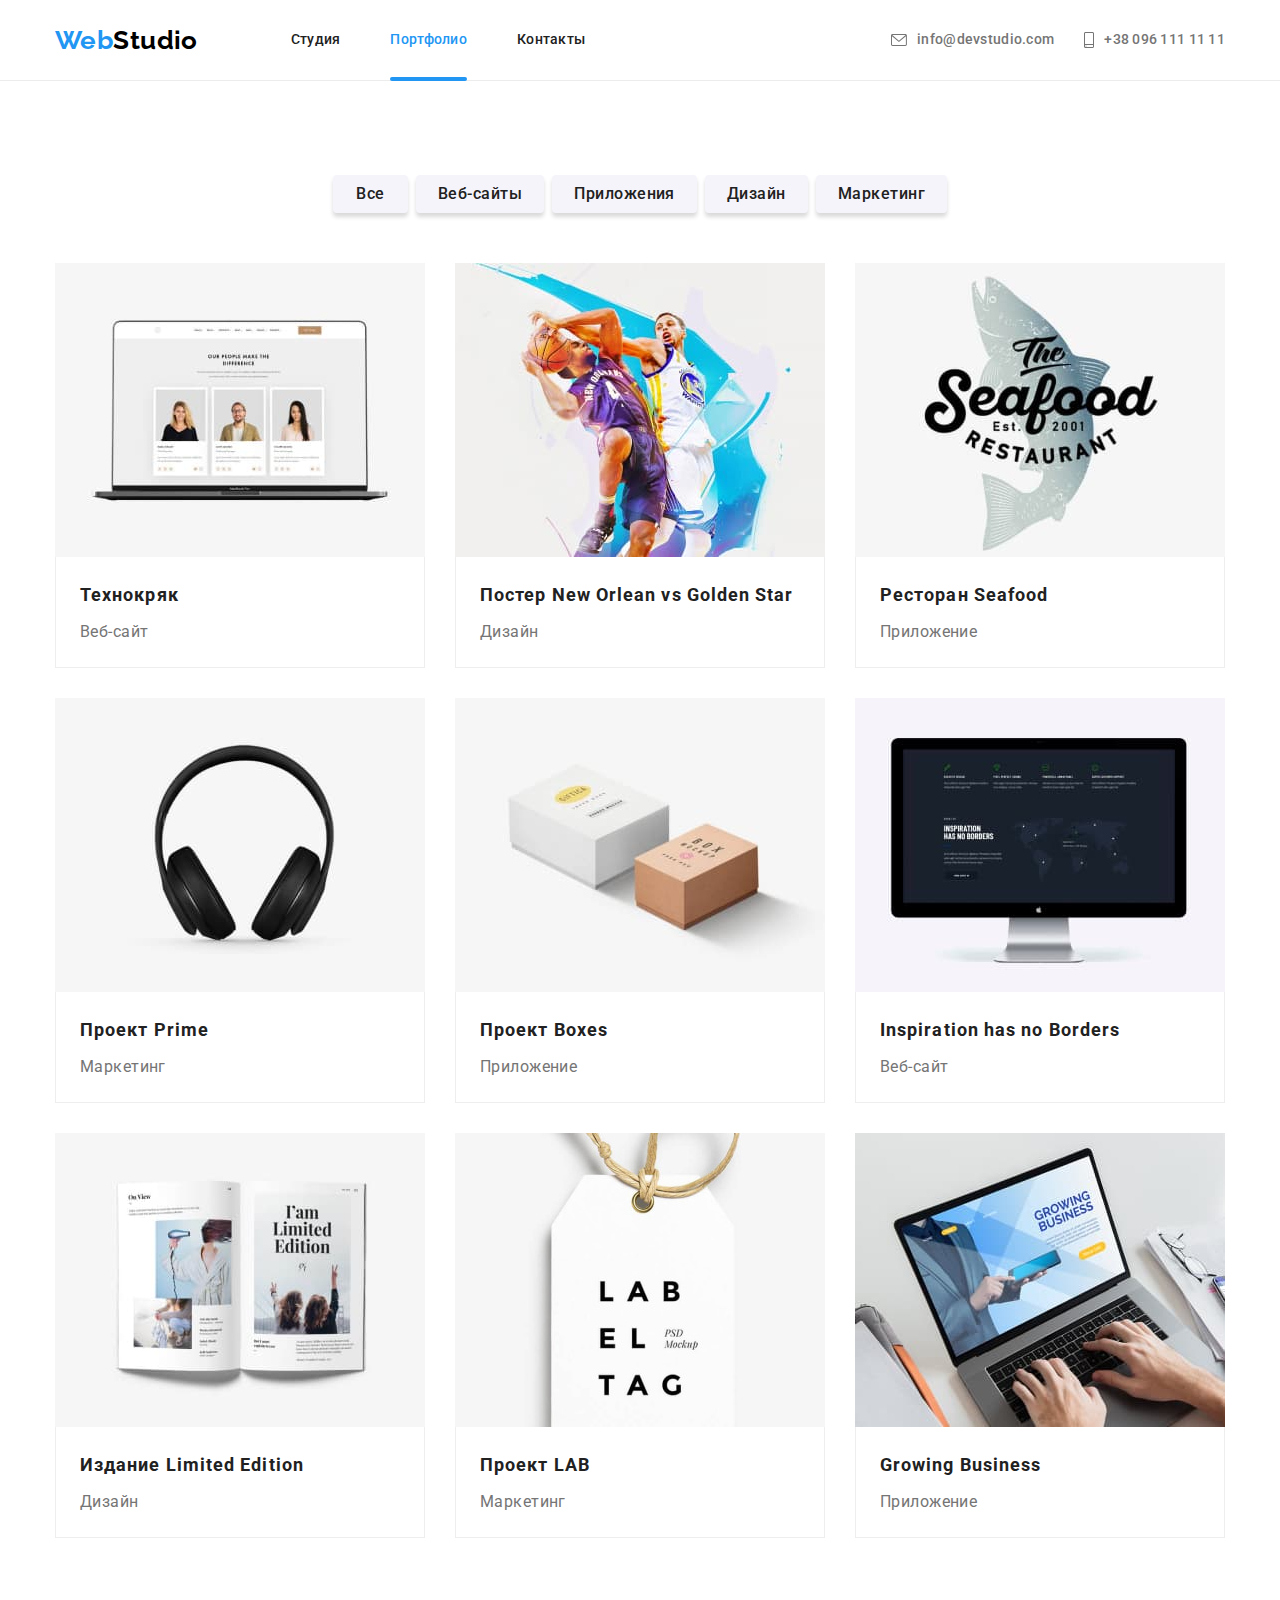
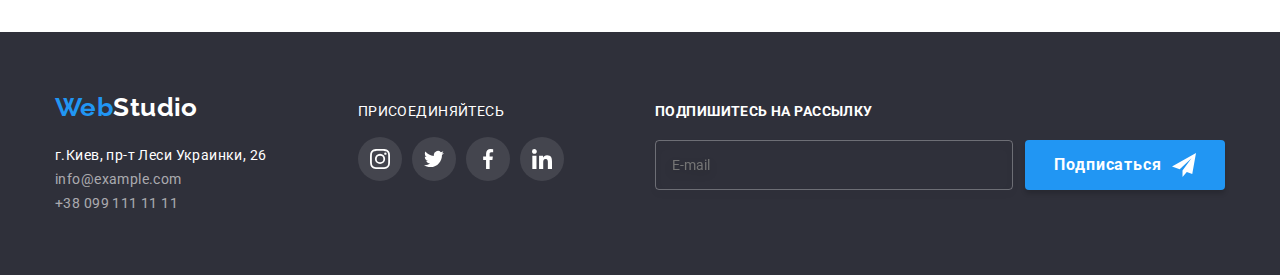
==== commit 32417cf2: "Додає фокус ссилкам соцмереж, маржини у футері та хедері. Прибирає висоту героя та ширину feature it" ====
--- a/portfolio.html
+++ b/portfolio.html
@@ -203,7 +203,7 @@
 <!--Подвал-->
 <footer class="footer-page">
     <div class="container footer-page__flex">
-        <div>
+        <div class="address-wrapper">
             <a href="./index.html" class="logo">Web<span class="footer-page__logo">Studio</span></a>
             <address class="contacts">
                 <ul class="contacts__list nolist">
@@ -220,29 +220,29 @@
                 </ul>
             </address>
         </div>
-        <div>
-            <h2 class="socials__title">Присоединяйтесь</h2>
+        <div class="socialsLinks-wrapper">
+            <p class="socials__title">Присоединяйтесь</p>
             <ul class="socials nolist">
-                <li class="socials__item"><a class="socials__link" aria-label="Инстаграм"><svg
+                <li class="socials__item"><a class="socials__link" href="" aria-label="Инстаграм"><svg
                             class="socials__icon" width="20px" height="20px">
                             <use href="./images/symbol-defs.svg#icon-instagram"></use>
                         </svg></a></li>
-                <li class="socials__item"><a class="socials__link" aria-label="Твиттер"><svg
+                <li class="socials__item"><a class="socials__link" href="" aria-label="Твиттер"><svg
                             class="socials__icon" width="20px" height="20px">
                             <use href="./images/symbol-defs.svg#icon-twitter"></use>
                         </svg></a></li>
-                <li class="socials__item"><a class="socials__link" aria-label="Фейсбук"><svg
+                <li class="socials__item"><a class="socials__link" href="" aria-label="Фейсбук"><svg
                             class="socials__icon" width="20px" height="20px">
                             <use href="./images/symbol-defs.svg#icon-facebook"></use>
                         </svg></a></li>
-                <li class="socials__item"><a class="socials__link" aria-label="Линкидин"><svg
+                <li class="socials__item"><a class="socials__link" href="" aria-label="Линкидин"><svg
                             class="socials__icon" width="20px" height="20px">
                             <use href="./images/symbol-defs.svg#icon-linkedin"></use>
                         </svg></a></li>
             </ul>
             
             </div>
-            <div>
+            <div class="subscription-wrapper">
                 <p class="subscription__title">Подпишитесь на рассылку</p>
                 <form class="subscription">                        
                     <input class="subscription__input" type="email" name="mail" placeholder="E-mail">
--- a/css/main.min.css
+++ b/css/main.min.css
@@ -1,2 +1,2 @@
-body{background-color:#fff;color:#757575;font-family:Roboto,sans-serif;letter-spacing:0.03em;font-size:14px;line-height:1.71}ul{margin:0;padding:0}p,h1,h2,h3,h4,h5,h6{margin-top:0;margin-bottom:0}.nolist{list-style:none}.logo{color:#2196f3;font-family:Raleway,sans-serif;font-weight:700;font-size:26px;line-height:1.19;text-decoration:none}.socials{display:flex;justify-content:center}.socials__icon{fill:#fff}.button{align-items:center;text-align:center;padding-top:10px;padding-bottom:10px;cursor:pointer;min-width:200px;height:50px;border-radius:4px;border:transparent;font-weight:700;font-size:16px;line-height:1.87;letter-spacing:0.06em;color:#fff;background-color:#2196f3;font-family:inherit;box-shadow:0px 4px 4px rgba(0,0,0,0.15);border-radius:4px}.image-reset{display:block;max-width:100%;height:auto}.container{width:1200px;margin-left:auto;margin-right:auto;padding-left:15px;padding-right:15px}.section{padding-top:94px;padding-bottom:94px}.header-page{border-bottom-width:1px;border-bottom-style:solid;border-bottom-color:#ececec}.header-page__box,.nav{display:flex;align-items:center}.header-page__logo{color:#000}.header-page__box .link{position:relative;display:block;padding-top:32px;padding-bottom:32px;color:#212121;font-weight:500;font-size:14px;line-height:1.14;letter-spacing:0.02em;text-decoration:none;transition:color 250ms cubic-bezier(0.4, 0, 0.2, 1)}.nav__list{display:flex;margin-left:93px}.nav__list .item:not(:last-child){margin-right:50px}.nav__list .link:hover,.nav__list .link:focus{color:#2196f3}.nav__list .link.current{color:#2196f3}.current::after{position:absolute;bottom:-1%;display:block;width:100%;height:4px;background-color:#2196f3;border-radius:2px;content:""}.contacts-links{display:flex;margin-left:auto}.contacts-links .link{display:flex;align-items:center;padding-top:32px;padding-bottom:32px;color:#757575;font-weight:500;font-size:14px;line-height:1.14;letter-spacing:0.02em;text-decoration:none;transition:color 250ms cubic-bezier(0.4, 0, 0.2, 1)}.contacts-links .link:hover,.contacts-links .link:focus{color:#2196f3}.contacts-links .item:not(:last-child){margin-right:50px}.header-page__icon{margin-right:10px;fill:#757575;transition:fill 250ms cubic-bezier(0.4, 0, 0.2, 1)}.contacts-links .link:hover .header-page__icon,.contacts-links .link:focus .header-page__icon{fill:#2196f3}.hero{background-image:linear-gradient(to right, rgba(47,48,58,0.4), rgba(47,48,58,0.4)),url("../images/hero-image.jpg");background-repeat:no-repeat;background-position:center;max-width:1600px;min-height:600px;margin-right:auto;margin-left:auto;padding-top:200px;padding-bottom:200px;background-color:#2f303a;text-align:center}.hero__tytle{margin-bottom:30px;color:#fff;font-weight:900;font-size:44px;line-height:1.36;letter-spacing:0.06em;text-transform:uppercase}.backdrop{position:fixed;z-index:1;top:0;left:0;width:100%;height:100%;background:rgba(0,0,0,0.2);transition:opacity 250ms cubic-bezier(0.4, 0, 0.2, 1)}.backdrop.is-hidden{opacity:0;pointer-events:none}.modal{position:absolute;top:50%;left:50%;transform:translate(-50%, -50%);width:528px;padding-top:40px;padding-left:40px;padding-right:40px;padding-bottom:40px;background:#fff;box-shadow:0px 1px 3px rgba(0,0,0,0.12),0px 1px 1px rgba(0,0,0,0.14),0px 2px 1px rgba(0,0,0,0.2);border-radius:4px}.modal__button{position:absolute;top:8px;right:8px;display:flex;align-items:center;justify-content:center;width:30px;height:30px;margin-left:auto;background-color:inherit;border:1px solid rgba(0,0,0,0.1);border-radius:50%;cursor:pointer;transition:fill 250ms cubic-bezier(0.4, 0, 0.2, 1)}.modal__button:hover,.modal__button:focus{fill:#2196f3}.modal__title{margin-bottom:12px;font-weight:700;font-size:20px;line-height:1.15;letter-spacing:0.03em;text-align:center;color:#212121}.form{width:100%}.form__field{position:relative;display:flex;flex-direction:column;margin-bottom:10px}.form__label,.form__comment{margin-bottom:4px;margin-right:auto;font-size:12px;line-height:1.17;letter-spacing:0.01em}.form__input{padding-top:12px;padding-right:12px;padding-bottom:12px;padding-left:42px;border:1px solid rgba(33,33,33,0.2);border-radius:4px;width:100%;height:40px;outline:none;cursor:pointer;transition:border-color 250ms cubic-bezier(0.4, 0, 0.2, 1)}.form__input:hover,.form__input:focus{border-color:#2196f3}.form__icon{position:absolute;bottom:11px;left:12px;display:block;width:18px;height:18px;transition:fill 250ms cubic-bezier(0.4, 0, 0.2, 1)}.form__input:hover+.form__icon,.form__input:focus+.form__icon{fill:#2196f3}.form__textarea{padding:12px 16px;border:1px solid rgba(33,33,33,0.2);box-sizing:border-box;border-radius:4px;resize:none;cursor:pointer;outline:none;transition:border-color 250ms cubic-bezier(0.4, 0, 0.2, 1)}.form__textarea::placeholder{font-size:12px;line-height:1.17;letter-spacing:0.01em;color:rgba(117,117,117,0.5)}.form__textarea:hover,.form__textarea:focus{border-color:#2196f3}.checkbox{display:flex;justify-content:space-around;margin-top:20px;margin-bottom:30px}.checkbox__label{display:flex;align-items:center;font-size:14px;line-height:1.71;letter-spacing:0.03em;color:#757575}.checkbox__input{border:0;clip:rect(0 0 0 0);height:1px;margin:-1px;overflow:hidden;padding:0;position:absolute;width:1px}.checkbox__link{color:#2196f3}.checkbox__icon{display:inline-block;margin-right:7px;width:16px;height:15px;border:1px solid #000;border-radius:2px;fill:#fff;background-origin:content-box;transition:border-color var(--animation)}.checkbox__input:checked+.checkbox__icon{background-color:#2196f3}.feature__title{color:#212121;border:0;clip:rect(0 0 0 0);height:1px;margin:-1px;overflow:hidden;padding:0;position:absolute;width:1px}.feature__list{display:flex}.feature__item{width:270px}.feature__list .feature__item+.feature__item{margin-left:30px}.feature__box{width:270px;height:120px;background:#f5f4fa;border-radius:4px;margin-bottom:30px;display:flex;align-items:center;justify-content:center}.feature__subtitle{margin-bottom:10px;color:#212121;font-weight:700;font-size:14px;line-height:1.14;text-transform:uppercase}.work{padding-bottom:94px}.work__title{margin-bottom:50px;color:#212121;font-weight:700;font-size:36px;line-height:1.17;text-align:center}.work__list{display:flex}.work__item{position:relative}.work__list .work__item+.work__item{margin-left:30px}.work__box{position:absolute;bottom:0;left:0;width:100%;min-height:70px;background:rgba(47,48,58,0.8)}.work__text{margin-top:27px;color:#fff;font-weight:700;font-size:14px;line-height:1.14;text-align:center;letter-spacing:0.03em;text-transform:uppercase}.team{background-color:#f5f4fa}.team__title{margin-bottom:50px;color:#212121;font-weight:700;font-size:36px;line-height:1.17;text-align:center}.members__name{margin-bottom:10px;color:#212121;font-weight:500;font-size:16px;line-height:1.19;text-align:center}.members{display:flex}.members__card{background-color:#fff;box-shadow:0px 1px 3px rgba(0,0,0,0.12),0px 1px 1px rgba(0,0,0,0.14),0px 2px 1px rgba(0,0,0,0.2);border-radius:0px 0px 4px 4px}.members .members__card+.members__card{margin-left:30px}.members__meta{padding-top:30px;padding-bottom:30px}.members__profession{text-align:center}.team__socials{margin-top:16px}.team__socials .socials__item+.socials__item{margin-left:10px}.team__icon{fill:#afb1b8;transition:fill 250ms cubic-bezier(0.4, 0, 0.2, 1)}.socials__link:hover .team__icon,.socials__link:focus .team__icon{fill:#fff}.clients__title{margin-bottom:50px;color:#212121;font-size:36px;line-height:1.17;text-align:center}.clients__list{display:flex}.clients__item{display:flex;width:170px;height:92px}.clients__item+.clients__item{margin-left:30px}.clients__link{display:flex;align-items:center;justify-content:center;width:100%;height:100%;border:1px solid #afb1b8;box-sizing:border-box;border-radius:4px;transition:border-color 250ms cubic-bezier(0.4, 0, 0.2, 1)}.clients__link:hover,.clients__link:focus{border-color:#2196f3}.clients__icon{fill:#afb1b8;transition:fill 250ms cubic-bezier(0.4, 0, 0.2, 1)}.clients__link:hover .clients__icon,.clients__link:focus .clients__icon{fill:#2196f3}.footer-page{padding-top:60px;padding-bottom:60px;background-color:#2f303a;font-size:14px;line-height:1.71}.footer-page__logo{color:#fff}.footer-page__flex{display:flex;align-items:baseline;justify-content:space-between}.contacts__link{color:rgba(255,255,255,0.6)}.contacts__link--inverse{color:#fff}.contacts{margin-top:20px}.contacts__link{font-style:normal;text-decoration:none;transition:color 250ms cubic-bezier(0.4, 0, 0.2, 1)}.contacts__link:focus,.contacts__link:hover{color:#2196f3}.socials__title{margin-bottom:20px;color:#fff;font-size:14px;line-height:0.89;text-transform:uppercase}.socials__item{display:flex;background:rgba(255,255,255,0.1);border-radius:50%;width:44px;height:44px}.socials__item+.socials__item{margin-left:10px}.socials__link{display:flex;align-items:center;justify-content:center;width:100%;height:100%;border-radius:50%;transition:background-color 250ms cubic-bezier(0.4, 0, 0.2, 1)}.socials__link:hover,.socials__link:focus{background-color:#2196f3}.subscription__title{margin-bottom:20px;font-weight:700;font-size:14px;line-height:1.14;letter-spacing:0.03em;text-transform:uppercase;color:#fff}.subscription{display:flex}.subscription::placeholder{font-size:16px;line-height:1.25;letter-spacing:0.03em;color:rgba(255,255,255,0.6)}.subscription__input{width:358px;height:50px;padding:15px 16px;border:1px solid rgba(255,255,255,0.3);box-sizing:border-box;filter:drop-shadow(0px 4px 4px rgba(0,0,0,0.15));border-radius:4px;background:inherit;color:rgba(255,255,255,0.6)}.button--flex{display:flex;justify-content:center;margin-left:12px}.button__icon{width:24px;height:24px;margin-left:10px;margin-bottom:0;fill:#fff}.filters-list{display:flex;justify-content:center;margin-bottom:50px}.portfolio__button{padding:6px 22px;background-color:#f5f4fa;min-width:75px;height:38px;color:#212121;font-weight:500;font-size:16px;line-height:1.62;text-align:center;letter-spacing:0.03em;transition:background-color 250ms cubic-bezier(0.4, 0, 0.2, 1),color 250ms cubic-bezier(0.4, 0, 0.2, 1),box-shadow 250ms cubic-bezier(0.4, 0, 0.2, 1)}.portfolio__button:hover,.portfolio__button:focus{background-color:#2196f3;color:#fff;box-shadow:0px 3px 1px rgba(0,0,0,0.1),0px 1px 2px rgba(0,0,0,0.08),0px 2px 2px rgba(0,0,0,0.12)}.item+.item{margin-left:8px}.portfolio__title{color:#212121;border:0;clip:rect(0 0 0 0);height:1px;margin:-1px;overflow:hidden;padding:0;position:absolute;width:1px}.portfolio__list{display:flex;flex-wrap:wrap}.portfolio__item{width:370px}.portfolio__item:not(:nth-child(3n)){margin-right:30px}.portfolio__item:not(:nth-last-child(-n+3)){margin-bottom:30px}.portfolio__link{display:block;text-decoration:none;transition:box-shadow 250ms cubic-bezier(0.4, 0, 0.2, 1)}.portfolio__link:hover,.portfolio__link:focus{box-shadow:0px 1px 1px rgba(0,0,0,0.12),0px 4px 4px rgba(0,0,0,0.06),1px 4px 6px rgba(0,0,0,0.16)}.portfolio__desc{margin-top:4px;color:#757575;font-size:16px;line-height:1.87}.portfolio__meta{border:1px solid #eee;border-top-style:none;padding-top:20px;padding-right:24px;padding-bottom:20px;padding-left:24px}.portfolio__subtitle{color:#212121;font-weight:700;font-size:18px;line-height:2;letter-spacing:0.06em}.portfolio__thumb{position:relative;overflow:hidden}.portfolio__overlay{position:absolute;transform:translateY(0);padding-top:63px;padding-bottom:63px;padding-left:24px;padding-right:24px;height:100%;background:rgba(33,150,243,0.9);transition:transform 250ms cubic-bezier(0.4, 0, 0.2, 1)}.portfolio__text{font-size:18px;line-height:1.56;letter-spacing:0.03em;color:#fff}.portfolio__link:hover .portfolio__overlay{transform:translateY(-100%)}
+.checkbox__input,.feature__title,.portfolio__title{border:0;clip:rect(0 0 0 0);height:1px;margin:-1px;overflow:hidden;padding:0;position:absolute;width:1px}body{background-color:#fff;color:#757575;font-family:Roboto,sans-serif;font-size:14px;line-height:1.71;letter-spacing:.03em}ul{margin:0;padding:0}p,h1,h2,h3,h4,h5,h6{margin-top:0;margin-bottom:0}.nolist{list-style:none}.logo{color:#2196f3;font-family:Raleway,sans-serif;font-weight:700;font-size:26px;line-height:1.19;text-decoration:none}.socials{display:flex;justify-content:center}.socials__icon{fill:#fff}.button{align-items:center;text-align:center;padding-top:10px;padding-bottom:10px;cursor:pointer;min-width:200px;height:50px;border-radius:4px;border:transparent;font-weight:700;font-size:16px;line-height:1.87;letter-spacing:0.06em;color:#fff;background-color:#2196f3;font-family:inherit;box-shadow:0px 4px 4px rgba(0,0,0,0.15);border-radius:4px}.image-reset{display:block;max-width:100%;height:auto}.container{width:1200px;margin-left:auto;margin-right:auto;padding-left:15px;padding-right:15px}.section{padding-top:94px;padding-bottom:94px}.header-page{border-bottom-width:1px;border-bottom-style:solid;border-bottom-color:#ececec}.header-page__box,.nav{display:flex;align-items:center}.header-page__logo{color:#000}.header-page__box .link{position:relative;display:block;padding-top:32px;padding-bottom:32px;color:#212121;text-decoration:none;transition:color 250ms cubic-bezier(0.4, 0, 0.2, 1);font-weight:500;font-size:14px;line-height:1.14;letter-spacing:.02em}.nav__list{display:flex;margin-left:93px}.nav__list .item:not(:last-child){margin-right:50px}.nav__list .link:hover,.nav__list .link:focus{color:#2196f3}.nav__list .link.current{color:#2196f3}.current::after{position:absolute;bottom:-1%;display:block;width:100%;height:4px;background-color:#2196f3;border-radius:2px;content:""}.contacts-links{display:flex;margin-left:auto}.contacts-links .link{display:flex;align-items:center;padding-top:32px;padding-bottom:32px;color:#757575;text-decoration:none;transition:color 250ms cubic-bezier(0.4, 0, 0.2, 1);font-weight:500;font-size:14px;line-height:1.14;letter-spacing:.02em}.contacts-links .link:hover,.contacts-links .link:focus{color:#2196f3}.contacts-links .item:not(:last-child){margin-right:30px}.header-page__icon{margin-right:10px;fill:#757575;transition:fill 250ms cubic-bezier(0.4, 0, 0.2, 1)}.contacts-links .link:hover .header-page__icon,.contacts-links .link:focus .header-page__icon{fill:#2196f3}.hero{background-image:linear-gradient(to right, rgba(47,48,58,0.4), rgba(47,48,58,0.4)),url("../images/hero-image.jpg");background-repeat:no-repeat;background-position:center;max-width:1600px;margin-right:auto;margin-left:auto;padding-top:200px;padding-bottom:200px;background-color:#2f303a;text-align:center}.hero__tytle{margin-bottom:30px;color:#fff;text-transform:uppercase;font-weight:900;font-size:44px;line-height:1.36;letter-spacing:.06em}.backdrop{position:fixed;z-index:1;top:0;left:0;width:100%;height:100%;background:rgba(0,0,0,0.2);transition:opacity 250ms cubic-bezier(0.4, 0, 0.2, 1)}.backdrop.is-hidden{opacity:0;pointer-events:none}.modal{position:absolute;top:50%;left:50%;transform:translate(-50%, -50%);width:528px;padding-top:40px;padding-left:40px;padding-right:40px;padding-bottom:40px;background:#fff;box-shadow:0px 1px 3px rgba(0,0,0,0.12),0px 1px 1px rgba(0,0,0,0.14),0px 2px 1px rgba(0,0,0,0.2);border-radius:4px}.modal__button{position:absolute;top:8px;right:8px;display:flex;align-items:center;justify-content:center;width:30px;height:30px;margin-left:auto;background-color:inherit;border:1px solid rgba(0,0,0,0.1);border-radius:50%;cursor:pointer;transition:fill 250ms cubic-bezier(0.4, 0, 0.2, 1)}.modal__button:hover,.modal__button:focus{fill:#2196f3}.modal__title{margin-bottom:12px;text-align:center;color:#212121;font-weight:700;font-size:20px;line-height:1.15;letter-spacing:.03em}.form{width:100%}.form__field{position:relative;display:flex;flex-direction:column;margin-bottom:10px}.form__label,.form__comment{margin-bottom:4px;margin-right:auto;font-size:12px;line-height:1.17;letter-spacing:.01em}.form__input{padding-top:12px;padding-right:12px;padding-bottom:12px;padding-left:42px;border:1px solid rgba(33,33,33,0.2);border-radius:4px;width:100%;height:40px;outline:none;cursor:pointer;transition:border-color 250ms cubic-bezier(0.4, 0, 0.2, 1)}.form__input:hover,.form__input:focus{border-color:#2196f3}.form__icon{position:absolute;bottom:11px;left:12px;display:block;width:18px;height:18px;transition:fill 250ms cubic-bezier(0.4, 0, 0.2, 1)}.form__input:hover+.form__icon,.form__input:focus+.form__icon{fill:#2196f3}.form__textarea{padding:12px 16px;border:1px solid rgba(33,33,33,0.2);box-sizing:border-box;border-radius:4px;resize:none;cursor:pointer;outline:none;transition:border-color 250ms cubic-bezier(0.4, 0, 0.2, 1)}.form__textarea::placeholder{color:rgba(117,117,117,0.5);font-size:12px;line-height:1.17;letter-spacing:.01em}.form__textarea:hover,.form__textarea:focus{border-color:#2196f3}.checkbox{display:flex;justify-content:space-around;margin-top:20px;margin-bottom:30px}.checkbox__label{display:flex;align-items:center;color:#757575;font-size:14px;line-height:1.71;letter-spacing:.03em}.checkbox__link{color:#2196f3}.checkbox__icon{display:inline-block;margin-right:7px;width:16px;height:15px;border:1px solid #000;border-radius:2px;fill:#fff;background-origin:content-box;transition:border-color var(--animation)}.checkbox__input:checked+.checkbox__icon{background-color:#2196f3}.feature__title{color:#212121}.feature__list{display:flex}.feature__list .feature__item+.feature__item{margin-left:30px}.feature__box{width:270px;height:120px;background:#f5f4fa;border-radius:4px;margin-bottom:30px;display:flex;align-items:center;justify-content:center}.feature__subtitle{margin-bottom:10px;color:#212121;text-transform:uppercase;font-weight:700;font-size:14px;line-height:1.14}.work{padding-bottom:94px}.work__title{margin-bottom:50px;color:#212121;text-align:center;font-weight:700;font-size:36px;line-height:1.17}.work__list{display:flex}.work__item{position:relative}.work__list .work__item+.work__item{margin-left:30px}.work__box{position:absolute;bottom:0;left:0;width:100%;min-height:70px;background:rgba(47,48,58,0.8)}.work__text{margin-top:27px;color:#fff;text-align:center;text-transform:uppercase;font-weight:700;font-size:14px;line-height:1.14;letter-spacing:.03em}.team{background-color:#f5f4fa}.team__title{margin-bottom:50px;color:#212121;text-align:center;font-weight:700;font-size:36px;line-height:1.17}.members__name{margin-bottom:10px;color:#212121;text-align:center;font-weight:500;font-size:16px;line-height:1.19}.members{display:flex}.members__card{background-color:#fff;box-shadow:0px 1px 3px rgba(0,0,0,0.12),0px 1px 1px rgba(0,0,0,0.14),0px 2px 1px rgba(0,0,0,0.2);border-radius:0px 0px 4px 4px}.members .members__card+.members__card{margin-left:30px}.members__meta{padding-top:30px;padding-bottom:30px}.members__profession{text-align:center}.team__socials{margin-top:16px}.team__socials .socials__item+.socials__item{margin-left:10px}.team__icon{fill:#afb1b8;transition:fill 250ms cubic-bezier(0.4, 0, 0.2, 1)}.socials__link:hover .team__icon,.socials__link:focus .team__icon{fill:#fff}.clients__title{margin-bottom:50px;color:#212121;text-align:center;font-size:36px;line-height:1.17}.clients__list{display:flex}.clients__item{display:flex;width:170px;height:92px}.clients__item+.clients__item{margin-left:30px}.clients__link{display:flex;align-items:center;justify-content:center;width:100%;height:100%;border:1px solid #afb1b8;box-sizing:border-box;border-radius:4px;transition:border-color 250ms cubic-bezier(0.4, 0, 0.2, 1)}.clients__link:hover,.clients__link:focus{border-color:#2196f3}.clients__icon{fill:#afb1b8;transition:fill 250ms cubic-bezier(0.4, 0, 0.2, 1)}.clients__link:hover .clients__icon,.clients__link:focus .clients__icon{fill:#2196f3}.footer-page{padding-top:60px;padding-bottom:60px;background-color:#2f303a;font-size:14px;line-height:1.71}.footer-page__logo{color:#fff}.footer-page__flex{display:flex;align-items:baseline;justify-content:space-between}.contacts__link{color:rgba(255,255,255,0.6)}.contacts-item+.contacts-item:not(:first-child){margin-top:9px}.contacts__link--inverse{color:#fff}.contacts{margin-top:20px}.contacts__link{font-style:normal;text-decoration:none;transition:color 250ms cubic-bezier(0.4, 0, 0.2, 1)}.contacts__link:focus,.contacts__link:hover{color:#2196f3}.socials__title{margin-bottom:20px;color:#fff;text-transform:uppercase;font-size:14px;line-height:.89}.socials__item{display:flex;background:rgba(255,255,255,0.1);border-radius:50%;width:44px;height:44px}.socials__item+.socials__item{margin-left:10px}.socials__link{display:flex;align-items:center;justify-content:center;width:100%;height:100%;border-radius:50%;transition:background-color 250ms cubic-bezier(0.4, 0, 0.2, 1)}.socials__link:hover,.socials__link:focus{background-color:#2196f3}.subscription__title{margin-bottom:20px;color:#fff;text-transform:uppercase;font-weight:700;font-size:14px;line-height:1.14;letter-spacing:.03em}.subscription{display:flex}.subscription::placeholder{color:rgba(255,255,255,0.6);font-size:16px;line-height:1.25;letter-spacing:.03em}.subscription__input{width:358px;height:50px;padding:15px 16px;border:1px solid rgba(255,255,255,0.3);box-sizing:border-box;filter:drop-shadow(0px 4px 4px rgba(0,0,0,0.15));border-radius:4px;background:inherit;color:rgba(255,255,255,0.6)}.button--flex{display:flex;justify-content:center;margin-left:12px}.button__icon{width:24px;height:24px;margin-left:10px;margin-bottom:0;fill:#fff}.filters-list{display:flex;justify-content:center;margin-bottom:50px}.filters-list .item+.item{margin-left:8px}.portfolio__button{padding:6px 22px;background-color:#f5f4fa;min-width:75px;height:38px;color:#212121;text-align:center;transition:background-color 250ms cubic-bezier(0.4, 0, 0.2, 1),color 250ms cubic-bezier(0.4, 0, 0.2, 1),box-shadow 250ms cubic-bezier(0.4, 0, 0.2, 1);font-weight:500;font-size:16px;line-height:1.62;letter-spacing:.03em}.portfolio__button:hover,.portfolio__button:focus{background-color:#2196f3;color:#fff;box-shadow:0px 3px 1px rgba(0,0,0,0.1),0px 1px 2px rgba(0,0,0,0.08),0px 2px 2px rgba(0,0,0,0.12)}.portfolio__title{color:#212121}.portfolio__list{display:flex;flex-wrap:wrap}.portfolio__item{width:370px}.portfolio__item:not(:nth-child(3n)){margin-right:30px}.portfolio__item:not(:nth-last-child(-n+3)){margin-bottom:30px}.portfolio__link{display:block;text-decoration:none;transition:box-shadow 250ms cubic-bezier(0.4, 0, 0.2, 1)}.portfolio__link:hover,.portfolio__link:focus{box-shadow:0px 1px 1px rgba(0,0,0,0.12),0px 4px 4px rgba(0,0,0,0.06),1px 4px 6px rgba(0,0,0,0.16)}.portfolio__desc{margin-top:4px;color:#757575;font-size:16px;line-height:1.87}.portfolio__meta{border:1px solid #eee;border-top-style:none;padding-top:20px;padding-right:24px;padding-bottom:20px;padding-left:24px}.portfolio__subtitle{color:#212121;font-weight:700;font-size:18px;line-height:2;letter-spacing:.06em}.portfolio__thumb{position:relative;overflow:hidden}.portfolio__overlay{position:absolute;transform:translateY(0);padding-top:63px;padding-bottom:63px;padding-left:24px;padding-right:24px;height:100%;background:rgba(33,150,243,0.9);transition:transform 250ms cubic-bezier(0.4, 0, 0.2, 1)}.portfolio__text{color:#fff;font-size:18px;line-height:1.56;letter-spacing:.03em}.portfolio__link:hover .portfolio__overlay{transform:translateY(-100%)}
 /*# sourceMappingURL=main.min.css.map */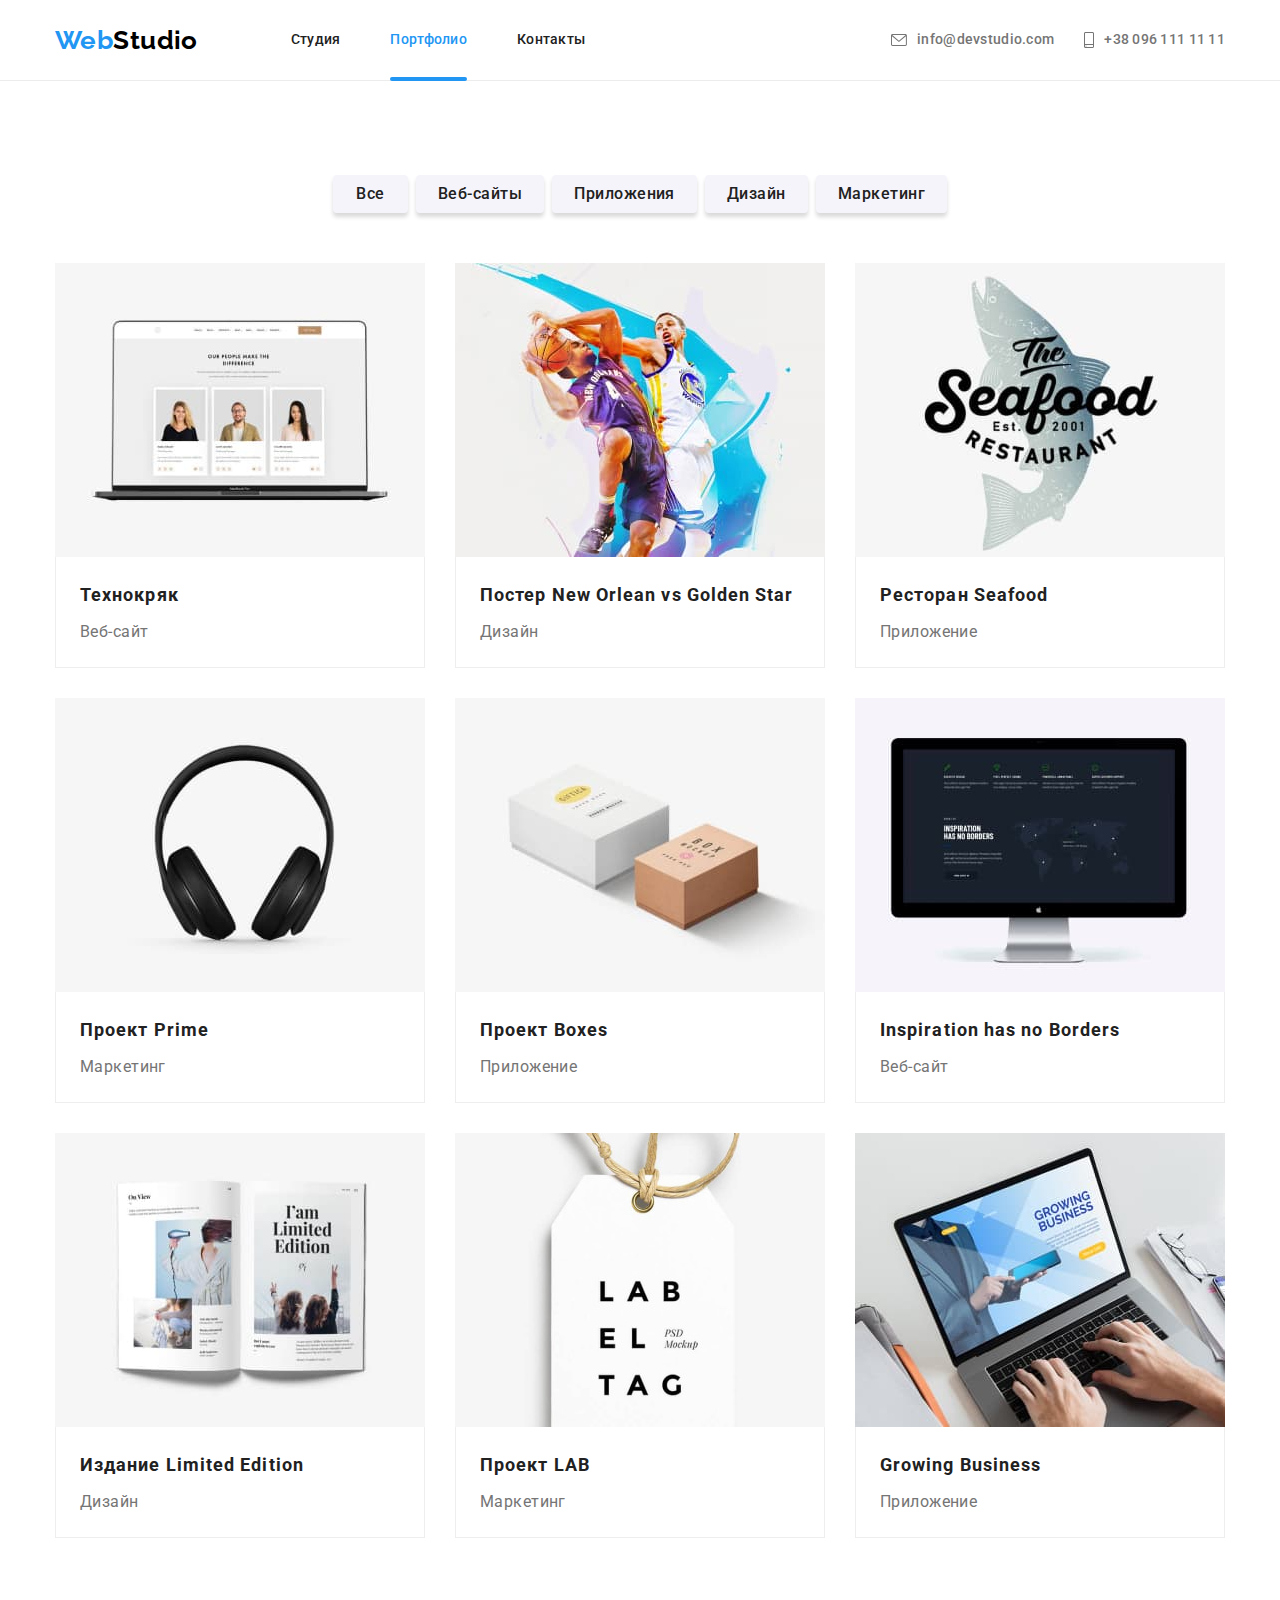
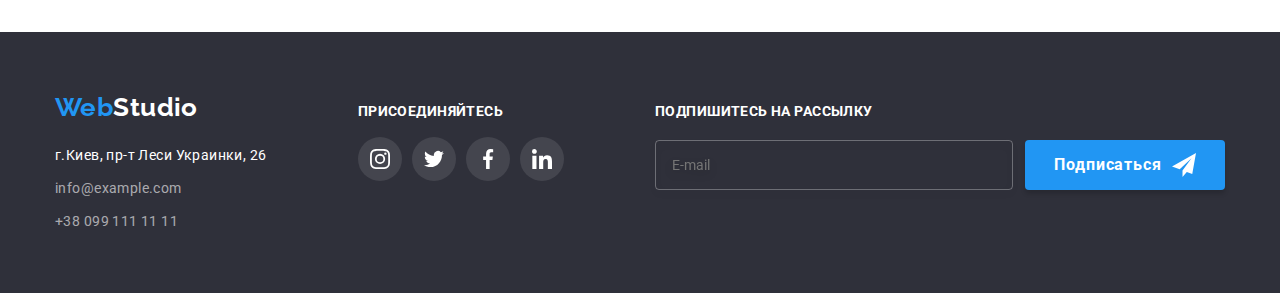
==== commit 466079fd: "Виправляє маржіни в address" ====
--- a/portfolio.html
+++ b/portfolio.html
@@ -207,14 +207,14 @@
             <a href="./index.html" class="logo">Web<span class="footer-page__logo">Studio</span></a>
             <address class="contacts">
                 <ul class="contacts__list nolist">
-                    <li>
+                    <li class="contacts__item">
                         <a class="contacts__link contacts__link--inverse" href="" target="_blank" rel="noopener noreferrer">г.Киев, пр-т Леси
                             Украинки, 26</a>
                     </li>
-                    <li>
+                    <li class="contacts__item">
                         <a class="contacts__link" href="mailto:info@example.com">info@example.com</a>
                     </li>
-                    <li>
+                    <li class="contacts__item">
                         <a class="contacts__link" href="tel:+380961111111">+38 099 111 11 11</a>
                     </li>
                 </ul>
@@ -241,8 +241,8 @@
                         </svg></a></li>
             </ul>
             
-            </div>
-            <div class="subscription-wrapper">
+        </div>
+        <div class="subscription-wrapper">
                 <p class="subscription__title">Подпишитесь на рассылку</p>
                 <form class="subscription">                        
                     <input class="subscription__input" type="email" name="mail" placeholder="E-mail">
--- a/css/main.min.css
+++ b/css/main.min.css
@@ -1,2 +1,2 @@
-.checkbox__input,.feature__title,.portfolio__title{border:0;clip:rect(0 0 0 0);height:1px;margin:-1px;overflow:hidden;padding:0;position:absolute;width:1px}body{background-color:#fff;color:#757575;font-family:Roboto,sans-serif;font-size:14px;line-height:1.71;letter-spacing:.03em}ul{margin:0;padding:0}p,h1,h2,h3,h4,h5,h6{margin-top:0;margin-bottom:0}.nolist{list-style:none}.logo{color:#2196f3;font-family:Raleway,sans-serif;font-weight:700;font-size:26px;line-height:1.19;text-decoration:none}.socials{display:flex;justify-content:center}.socials__icon{fill:#fff}.button{align-items:center;text-align:center;padding-top:10px;padding-bottom:10px;cursor:pointer;min-width:200px;height:50px;border-radius:4px;border:transparent;font-weight:700;font-size:16px;line-height:1.87;letter-spacing:0.06em;color:#fff;background-color:#2196f3;font-family:inherit;box-shadow:0px 4px 4px rgba(0,0,0,0.15);border-radius:4px}.image-reset{display:block;max-width:100%;height:auto}.container{width:1200px;margin-left:auto;margin-right:auto;padding-left:15px;padding-right:15px}.section{padding-top:94px;padding-bottom:94px}.header-page{border-bottom-width:1px;border-bottom-style:solid;border-bottom-color:#ececec}.header-page__box,.nav{display:flex;align-items:center}.header-page__logo{color:#000}.header-page__box .link{position:relative;display:block;padding-top:32px;padding-bottom:32px;color:#212121;text-decoration:none;transition:color 250ms cubic-bezier(0.4, 0, 0.2, 1);font-weight:500;font-size:14px;line-height:1.14;letter-spacing:.02em}.nav__list{display:flex;margin-left:93px}.nav__list .item:not(:last-child){margin-right:50px}.nav__list .link:hover,.nav__list .link:focus{color:#2196f3}.nav__list .link.current{color:#2196f3}.current::after{position:absolute;bottom:-1%;display:block;width:100%;height:4px;background-color:#2196f3;border-radius:2px;content:""}.contacts-links{display:flex;margin-left:auto}.contacts-links .link{display:flex;align-items:center;padding-top:32px;padding-bottom:32px;color:#757575;text-decoration:none;transition:color 250ms cubic-bezier(0.4, 0, 0.2, 1);font-weight:500;font-size:14px;line-height:1.14;letter-spacing:.02em}.contacts-links .link:hover,.contacts-links .link:focus{color:#2196f3}.contacts-links .item:not(:last-child){margin-right:30px}.header-page__icon{margin-right:10px;fill:#757575;transition:fill 250ms cubic-bezier(0.4, 0, 0.2, 1)}.contacts-links .link:hover .header-page__icon,.contacts-links .link:focus .header-page__icon{fill:#2196f3}.hero{background-image:linear-gradient(to right, rgba(47,48,58,0.4), rgba(47,48,58,0.4)),url("../images/hero-image.jpg");background-repeat:no-repeat;background-position:center;max-width:1600px;margin-right:auto;margin-left:auto;padding-top:200px;padding-bottom:200px;background-color:#2f303a;text-align:center}.hero__tytle{margin-bottom:30px;color:#fff;text-transform:uppercase;font-weight:900;font-size:44px;line-height:1.36;letter-spacing:.06em}.backdrop{position:fixed;z-index:1;top:0;left:0;width:100%;height:100%;background:rgba(0,0,0,0.2);transition:opacity 250ms cubic-bezier(0.4, 0, 0.2, 1)}.backdrop.is-hidden{opacity:0;pointer-events:none}.modal{position:absolute;top:50%;left:50%;transform:translate(-50%, -50%);width:528px;padding-top:40px;padding-left:40px;padding-right:40px;padding-bottom:40px;background:#fff;box-shadow:0px 1px 3px rgba(0,0,0,0.12),0px 1px 1px rgba(0,0,0,0.14),0px 2px 1px rgba(0,0,0,0.2);border-radius:4px}.modal__button{position:absolute;top:8px;right:8px;display:flex;align-items:center;justify-content:center;width:30px;height:30px;margin-left:auto;background-color:inherit;border:1px solid rgba(0,0,0,0.1);border-radius:50%;cursor:pointer;transition:fill 250ms cubic-bezier(0.4, 0, 0.2, 1)}.modal__button:hover,.modal__button:focus{fill:#2196f3}.modal__title{margin-bottom:12px;text-align:center;color:#212121;font-weight:700;font-size:20px;line-height:1.15;letter-spacing:.03em}.form{width:100%}.form__field{position:relative;display:flex;flex-direction:column;margin-bottom:10px}.form__label,.form__comment{margin-bottom:4px;margin-right:auto;font-size:12px;line-height:1.17;letter-spacing:.01em}.form__input{padding-top:12px;padding-right:12px;padding-bottom:12px;padding-left:42px;border:1px solid rgba(33,33,33,0.2);border-radius:4px;width:100%;height:40px;outline:none;cursor:pointer;transition:border-color 250ms cubic-bezier(0.4, 0, 0.2, 1)}.form__input:hover,.form__input:focus{border-color:#2196f3}.form__icon{position:absolute;bottom:11px;left:12px;display:block;width:18px;height:18px;transition:fill 250ms cubic-bezier(0.4, 0, 0.2, 1)}.form__input:hover+.form__icon,.form__input:focus+.form__icon{fill:#2196f3}.form__textarea{padding:12px 16px;border:1px solid rgba(33,33,33,0.2);box-sizing:border-box;border-radius:4px;resize:none;cursor:pointer;outline:none;transition:border-color 250ms cubic-bezier(0.4, 0, 0.2, 1)}.form__textarea::placeholder{color:rgba(117,117,117,0.5);font-size:12px;line-height:1.17;letter-spacing:.01em}.form__textarea:hover,.form__textarea:focus{border-color:#2196f3}.checkbox{display:flex;justify-content:space-around;margin-top:20px;margin-bottom:30px}.checkbox__label{display:flex;align-items:center;color:#757575;font-size:14px;line-height:1.71;letter-spacing:.03em}.checkbox__link{color:#2196f3}.checkbox__icon{display:inline-block;margin-right:7px;width:16px;height:15px;border:1px solid #000;border-radius:2px;fill:#fff;background-origin:content-box;transition:border-color var(--animation)}.checkbox__input:checked+.checkbox__icon{background-color:#2196f3}.feature__title{color:#212121}.feature__list{display:flex}.feature__list .feature__item+.feature__item{margin-left:30px}.feature__box{width:270px;height:120px;background:#f5f4fa;border-radius:4px;margin-bottom:30px;display:flex;align-items:center;justify-content:center}.feature__subtitle{margin-bottom:10px;color:#212121;text-transform:uppercase;font-weight:700;font-size:14px;line-height:1.14}.work{padding-bottom:94px}.work__title{margin-bottom:50px;color:#212121;text-align:center;font-weight:700;font-size:36px;line-height:1.17}.work__list{display:flex}.work__item{position:relative}.work__list .work__item+.work__item{margin-left:30px}.work__box{position:absolute;bottom:0;left:0;width:100%;min-height:70px;background:rgba(47,48,58,0.8)}.work__text{margin-top:27px;color:#fff;text-align:center;text-transform:uppercase;font-weight:700;font-size:14px;line-height:1.14;letter-spacing:.03em}.team{background-color:#f5f4fa}.team__title{margin-bottom:50px;color:#212121;text-align:center;font-weight:700;font-size:36px;line-height:1.17}.members__name{margin-bottom:10px;color:#212121;text-align:center;font-weight:500;font-size:16px;line-height:1.19}.members{display:flex}.members__card{background-color:#fff;box-shadow:0px 1px 3px rgba(0,0,0,0.12),0px 1px 1px rgba(0,0,0,0.14),0px 2px 1px rgba(0,0,0,0.2);border-radius:0px 0px 4px 4px}.members .members__card+.members__card{margin-left:30px}.members__meta{padding-top:30px;padding-bottom:30px}.members__profession{text-align:center}.team__socials{margin-top:16px}.team__socials .socials__item+.socials__item{margin-left:10px}.team__icon{fill:#afb1b8;transition:fill 250ms cubic-bezier(0.4, 0, 0.2, 1)}.socials__link:hover .team__icon,.socials__link:focus .team__icon{fill:#fff}.clients__title{margin-bottom:50px;color:#212121;text-align:center;font-size:36px;line-height:1.17}.clients__list{display:flex}.clients__item{display:flex;width:170px;height:92px}.clients__item+.clients__item{margin-left:30px}.clients__link{display:flex;align-items:center;justify-content:center;width:100%;height:100%;border:1px solid #afb1b8;box-sizing:border-box;border-radius:4px;transition:border-color 250ms cubic-bezier(0.4, 0, 0.2, 1)}.clients__link:hover,.clients__link:focus{border-color:#2196f3}.clients__icon{fill:#afb1b8;transition:fill 250ms cubic-bezier(0.4, 0, 0.2, 1)}.clients__link:hover .clients__icon,.clients__link:focus .clients__icon{fill:#2196f3}.footer-page{padding-top:60px;padding-bottom:60px;background-color:#2f303a;font-size:14px;line-height:1.71}.footer-page__logo{color:#fff}.footer-page__flex{display:flex;align-items:baseline;justify-content:space-between}.contacts__link{color:rgba(255,255,255,0.6)}.contacts-item+.contacts-item:not(:first-child){margin-top:9px}.contacts__link--inverse{color:#fff}.contacts{margin-top:20px}.contacts__link{font-style:normal;text-decoration:none;transition:color 250ms cubic-bezier(0.4, 0, 0.2, 1)}.contacts__link:focus,.contacts__link:hover{color:#2196f3}.socials__title{margin-bottom:20px;color:#fff;text-transform:uppercase;font-size:14px;line-height:.89}.socials__item{display:flex;background:rgba(255,255,255,0.1);border-radius:50%;width:44px;height:44px}.socials__item+.socials__item{margin-left:10px}.socials__link{display:flex;align-items:center;justify-content:center;width:100%;height:100%;border-radius:50%;transition:background-color 250ms cubic-bezier(0.4, 0, 0.2, 1)}.socials__link:hover,.socials__link:focus{background-color:#2196f3}.subscription__title{margin-bottom:20px;color:#fff;text-transform:uppercase;font-weight:700;font-size:14px;line-height:1.14;letter-spacing:.03em}.subscription{display:flex}.subscription::placeholder{color:rgba(255,255,255,0.6);font-size:16px;line-height:1.25;letter-spacing:.03em}.subscription__input{width:358px;height:50px;padding:15px 16px;border:1px solid rgba(255,255,255,0.3);box-sizing:border-box;filter:drop-shadow(0px 4px 4px rgba(0,0,0,0.15));border-radius:4px;background:inherit;color:rgba(255,255,255,0.6)}.button--flex{display:flex;justify-content:center;margin-left:12px}.button__icon{width:24px;height:24px;margin-left:10px;margin-bottom:0;fill:#fff}.filters-list{display:flex;justify-content:center;margin-bottom:50px}.filters-list .item+.item{margin-left:8px}.portfolio__button{padding:6px 22px;background-color:#f5f4fa;min-width:75px;height:38px;color:#212121;text-align:center;transition:background-color 250ms cubic-bezier(0.4, 0, 0.2, 1),color 250ms cubic-bezier(0.4, 0, 0.2, 1),box-shadow 250ms cubic-bezier(0.4, 0, 0.2, 1);font-weight:500;font-size:16px;line-height:1.62;letter-spacing:.03em}.portfolio__button:hover,.portfolio__button:focus{background-color:#2196f3;color:#fff;box-shadow:0px 3px 1px rgba(0,0,0,0.1),0px 1px 2px rgba(0,0,0,0.08),0px 2px 2px rgba(0,0,0,0.12)}.portfolio__title{color:#212121}.portfolio__list{display:flex;flex-wrap:wrap}.portfolio__item{width:370px}.portfolio__item:not(:nth-child(3n)){margin-right:30px}.portfolio__item:not(:nth-last-child(-n+3)){margin-bottom:30px}.portfolio__link{display:block;text-decoration:none;transition:box-shadow 250ms cubic-bezier(0.4, 0, 0.2, 1)}.portfolio__link:hover,.portfolio__link:focus{box-shadow:0px 1px 1px rgba(0,0,0,0.12),0px 4px 4px rgba(0,0,0,0.06),1px 4px 6px rgba(0,0,0,0.16)}.portfolio__desc{margin-top:4px;color:#757575;font-size:16px;line-height:1.87}.portfolio__meta{border:1px solid #eee;border-top-style:none;padding-top:20px;padding-right:24px;padding-bottom:20px;padding-left:24px}.portfolio__subtitle{color:#212121;font-weight:700;font-size:18px;line-height:2;letter-spacing:.06em}.portfolio__thumb{position:relative;overflow:hidden}.portfolio__overlay{position:absolute;transform:translateY(0);padding-top:63px;padding-bottom:63px;padding-left:24px;padding-right:24px;height:100%;background:rgba(33,150,243,0.9);transition:transform 250ms cubic-bezier(0.4, 0, 0.2, 1)}.portfolio__text{color:#fff;font-size:18px;line-height:1.56;letter-spacing:.03em}.portfolio__link:hover .portfolio__overlay{transform:translateY(-100%)}
+.checkbox__input,.feature__title,.portfolio__title{border:0;clip:rect(0 0 0 0);height:1px;margin:-1px;overflow:hidden;padding:0;position:absolute;width:1px}body{background-color:#fff;color:#757575;font-family:Roboto,sans-serif;font-size:14px;line-height:1.71;letter-spacing:.03em}ul{margin:0;padding:0}p,h1,h2,h3,h4,h5,h6{margin-top:0;margin-bottom:0}.nolist{list-style:none}.logo{color:#2196f3;font-family:Raleway,sans-serif;font-weight:700;font-size:26px;line-height:1.19;text-decoration:none}.socials{display:flex;justify-content:center}.socials__icon{fill:#fff}.button{align-items:center;text-align:center;padding-top:10px;padding-bottom:10px;cursor:pointer;min-width:200px;height:50px;border-radius:4px;border:transparent;font-weight:700;font-size:16px;line-height:1.87;letter-spacing:0.06em;color:#fff;background-color:#2196f3;font-family:inherit;box-shadow:0px 4px 4px rgba(0,0,0,0.15);border-radius:4px}.image-reset{display:block;max-width:100%;height:auto}.container{width:1200px;margin-left:auto;margin-right:auto;padding-left:15px;padding-right:15px}.section{padding-top:94px;padding-bottom:94px}.header-page{border-bottom-width:1px;border-bottom-style:solid;border-bottom-color:#ececec}.header-page__box,.nav{display:flex;align-items:center}.header-page__logo{color:#000}.header-page__box .link{position:relative;display:block;padding-top:32px;padding-bottom:32px;color:#212121;text-decoration:none;transition:color 250ms cubic-bezier(0.4, 0, 0.2, 1);font-weight:500;font-size:14px;line-height:1.14;letter-spacing:.02em}.nav__list{display:flex;margin-left:93px}.nav__list .item:not(:last-child){margin-right:50px}.nav__list .link:hover,.nav__list .link:focus{color:#2196f3}.nav__list .link.current{color:#2196f3}.current::after{position:absolute;bottom:-1%;display:block;width:100%;height:4px;background-color:#2196f3;border-radius:2px;content:""}.contacts-links{display:flex;margin-left:auto}.contacts-links .link{display:flex;align-items:center;padding-top:32px;padding-bottom:32px;color:#757575;text-decoration:none;transition:color 250ms cubic-bezier(0.4, 0, 0.2, 1);font-weight:500;font-size:14px;line-height:1.14;letter-spacing:.02em}.contacts-links .link:hover,.contacts-links .link:focus{color:#2196f3}.contacts-links .item:not(:last-child){margin-right:30px}.header-page__icon{margin-right:10px;fill:#757575;transition:fill 250ms cubic-bezier(0.4, 0, 0.2, 1)}.contacts-links .link:hover .header-page__icon,.contacts-links .link:focus .header-page__icon{fill:#2196f3}.hero{background-image:linear-gradient(to right, rgba(47,48,58,0.4), rgba(47,48,58,0.4)),url("../images/hero-image.jpg");background-repeat:no-repeat;background-position:center;max-width:1600px;margin-right:auto;margin-left:auto;padding-top:200px;padding-bottom:200px;background-color:#2f303a;text-align:center}.hero__tytle{margin-bottom:30px;color:#fff;text-transform:uppercase;font-weight:900;font-size:44px;line-height:1.36;letter-spacing:.06em}.backdrop{position:fixed;z-index:1;top:0;left:0;width:100%;height:100%;background:rgba(0,0,0,0.2);transition:opacity 250ms cubic-bezier(0.4, 0, 0.2, 1)}.backdrop.is-hidden{opacity:0;pointer-events:none}.modal{position:absolute;top:50%;left:50%;transform:translate(-50%, -50%);width:528px;padding-top:40px;padding-left:40px;padding-right:40px;padding-bottom:40px;background:#fff;box-shadow:0px 1px 3px rgba(0,0,0,0.12),0px 1px 1px rgba(0,0,0,0.14),0px 2px 1px rgba(0,0,0,0.2);border-radius:4px}.modal__button{position:absolute;top:8px;right:8px;display:flex;align-items:center;justify-content:center;width:30px;height:30px;margin-left:auto;background-color:inherit;border:1px solid rgba(0,0,0,0.1);border-radius:50%;cursor:pointer;transition:fill 250ms cubic-bezier(0.4, 0, 0.2, 1)}.modal__button:hover,.modal__button:focus{fill:#2196f3}.modal__title{margin-bottom:12px;text-align:center;color:#212121;font-weight:700;font-size:20px;line-height:1.15;letter-spacing:.03em}.form{width:100%}.form__field{position:relative;display:flex;flex-direction:column;margin-bottom:10px}.form__label,.form__comment{margin-bottom:4px;margin-right:auto;font-size:12px;line-height:1.17;letter-spacing:.01em}.form__input{padding-top:12px;padding-right:12px;padding-bottom:12px;padding-left:42px;border:1px solid rgba(33,33,33,0.2);border-radius:4px;width:100%;height:40px;outline:none;cursor:pointer;transition:border-color 250ms cubic-bezier(0.4, 0, 0.2, 1)}.form__input:hover,.form__input:focus{border-color:#2196f3}.form__icon{position:absolute;bottom:11px;left:12px;display:block;width:18px;height:18px;transition:fill 250ms cubic-bezier(0.4, 0, 0.2, 1)}.form__input:hover+.form__icon,.form__input:focus+.form__icon{fill:#2196f3}.form__textarea{padding:12px 16px;border:1px solid rgba(33,33,33,0.2);box-sizing:border-box;border-radius:4px;resize:none;cursor:pointer;outline:none;transition:border-color 250ms cubic-bezier(0.4, 0, 0.2, 1)}.form__textarea::placeholder{color:rgba(117,117,117,0.5);font-size:12px;line-height:1.17;letter-spacing:.01em}.form__textarea:hover,.form__textarea:focus{border-color:#2196f3}.checkbox{display:flex;justify-content:space-around;margin-top:20px;margin-bottom:30px}.checkbox__label{display:flex;align-items:center;color:#757575;font-size:14px;line-height:1.71;letter-spacing:.03em}.checkbox__link{color:#2196f3}.checkbox__icon{display:inline-block;margin-right:7px;width:16px;height:15px;border:1px solid #000;border-radius:2px;fill:#fff;background-origin:content-box;transition:border-color var(--animation)}.checkbox__input:checked+.checkbox__icon{background-color:#2196f3}.feature__title{color:#212121}.feature__list{display:flex}.feature__list .feature__item+.feature__item{margin-left:30px}.feature__box{width:270px;height:120px;background:#f5f4fa;border-radius:4px;margin-bottom:30px;display:flex;align-items:center;justify-content:center}.feature__subtitle{margin-bottom:10px;color:#212121;text-transform:uppercase;font-weight:700;font-size:14px;line-height:1.14}.work{padding-bottom:94px}.work__title{margin-bottom:50px;color:#212121;text-align:center;font-weight:700;font-size:36px;line-height:1.17}.work__list{display:flex}.work__item{position:relative}.work__list .work__item+.work__item{margin-left:30px}.work__box{position:absolute;bottom:0;left:0;width:100%;min-height:70px;background:rgba(47,48,58,0.8)}.work__text{margin-top:27px;color:#fff;text-align:center;text-transform:uppercase;font-weight:700;font-size:14px;line-height:1.14;letter-spacing:.03em}.team{background-color:#f5f4fa}.team__title{margin-bottom:50px;color:#212121;text-align:center;font-weight:700;font-size:36px;line-height:1.17}.members__name{margin-bottom:10px;color:#212121;text-align:center;font-weight:500;font-size:16px;line-height:1.19}.members{display:flex}.members__card{background-color:#fff;box-shadow:0px 1px 3px rgba(0,0,0,0.12),0px 1px 1px rgba(0,0,0,0.14),0px 2px 1px rgba(0,0,0,0.2);border-radius:0px 0px 4px 4px}.members .members__card+.members__card{margin-left:30px}.members__meta{padding-top:30px;padding-bottom:30px}.members__profession{text-align:center}.team__socials{margin-top:16px}.team__socials .socials__item+.socials__item{margin-left:10px}.team__icon{fill:#afb1b8;transition:fill 250ms cubic-bezier(0.4, 0, 0.2, 1)}.socials__link:hover .team__icon,.socials__link:focus .team__icon{fill:#fff}.clients__title{margin-bottom:50px;color:#212121;text-align:center;font-size:36px;line-height:1.17}.clients__list{display:flex}.clients__item{display:flex;width:170px;height:92px}.clients__item+.clients__item{margin-left:30px}.clients__link{display:flex;align-items:center;justify-content:center;width:100%;height:100%;border:1px solid #afb1b8;box-sizing:border-box;border-radius:4px;transition:border-color 250ms cubic-bezier(0.4, 0, 0.2, 1)}.clients__link:hover,.clients__link:focus{border-color:#2196f3}.clients__icon{fill:#afb1b8;transition:fill 250ms cubic-bezier(0.4, 0, 0.2, 1)}.clients__link:hover .clients__icon,.clients__link:focus .clients__icon{fill:#2196f3}.footer-page{padding-top:60px;padding-bottom:60px;background-color:#2f303a;font-size:14px;line-height:1.71}.footer-page__logo{color:#fff}.footer-page__flex{display:flex;align-items:baseline;justify-content:space-between}.contacts__link{color:rgba(255,255,255,0.6)}.contacts__item:not(:last-child){margin-bottom:9px}.contacts__link--inverse{color:#fff}.contacts{margin-top:20px}.contacts__link{font-style:normal;text-decoration:none;transition:color 250ms cubic-bezier(0.4, 0, 0.2, 1)}.contacts__link:focus,.contacts__link:hover{color:#2196f3}.socials__title{margin-bottom:20px;color:#fff;text-transform:uppercase;font-weight:700;font-size:14px;line-height:.89}.socials__item{display:flex;background:rgba(255,255,255,0.1);border-radius:50%;width:44px;height:44px}.socials__item+.socials__item{margin-left:10px}.socials__link{display:flex;align-items:center;justify-content:center;width:100%;height:100%;border-radius:50%;transition:background-color 250ms cubic-bezier(0.4, 0, 0.2, 1)}.socials__link:hover,.socials__link:focus{background-color:#2196f3}.subscription__title{margin-bottom:20px;color:#fff;text-transform:uppercase;font-weight:700;font-size:14px;line-height:1.14;letter-spacing:.03em}.subscription{display:flex}.subscription::placeholder{color:rgba(255,255,255,0.6);font-size:16px;line-height:1.25;letter-spacing:.03em}.subscription__input{width:358px;height:50px;padding:15px 16px;border:1px solid rgba(255,255,255,0.3);box-sizing:border-box;filter:drop-shadow(0px 4px 4px rgba(0,0,0,0.15));border-radius:4px;background:inherit;color:rgba(255,255,255,0.6)}.button--flex{display:flex;justify-content:center;margin-left:12px}.button__icon{width:24px;height:24px;margin-left:10px;margin-bottom:0;fill:#fff}.filters-list{display:flex;justify-content:center;margin-bottom:50px}.filters-list .item+.item{margin-left:8px}.portfolio__button{padding:6px 22px;background-color:#f5f4fa;min-width:75px;height:38px;color:#212121;text-align:center;transition:background-color 250ms cubic-bezier(0.4, 0, 0.2, 1),color 250ms cubic-bezier(0.4, 0, 0.2, 1),box-shadow 250ms cubic-bezier(0.4, 0, 0.2, 1);font-weight:500;font-size:16px;line-height:1.62;letter-spacing:.03em}.portfolio__button:hover,.portfolio__button:focus{background-color:#2196f3;color:#fff;box-shadow:0px 3px 1px rgba(0,0,0,0.1),0px 1px 2px rgba(0,0,0,0.08),0px 2px 2px rgba(0,0,0,0.12)}.portfolio__list{display:flex;flex-wrap:wrap}.portfolio__item{width:370px}.portfolio__item:not(:nth-child(3n)){margin-right:30px}.portfolio__item:not(:nth-last-child(-n+3)){margin-bottom:30px}.portfolio__link{display:block;text-decoration:none;transition:box-shadow 250ms cubic-bezier(0.4, 0, 0.2, 1)}.portfolio__link:hover,.portfolio__link:focus{box-shadow:0px 1px 1px rgba(0,0,0,0.12),0px 4px 4px rgba(0,0,0,0.06),1px 4px 6px rgba(0,0,0,0.16)}.portfolio__desc{margin-top:4px;color:#757575;font-size:16px;line-height:1.87}.portfolio__meta{border:1px solid #eee;border-top-style:none;padding-top:20px;padding-right:24px;padding-bottom:20px;padding-left:24px}.portfolio__subtitle{color:#212121;font-weight:700;font-size:18px;line-height:2;letter-spacing:.06em}.portfolio__thumb{position:relative;overflow:hidden}.portfolio__overlay{position:absolute;transform:translateY(0);padding-top:63px;padding-bottom:63px;padding-left:24px;padding-right:24px;height:100%;background:rgba(33,150,243,0.9);transition:transform 250ms cubic-bezier(0.4, 0, 0.2, 1)}.portfolio__text{color:#fff;font-size:18px;line-height:1.56;letter-spacing:.03em}.portfolio__link:hover .portfolio__overlay{transform:translateY(-100%)}
 /*# sourceMappingURL=main.min.css.map */